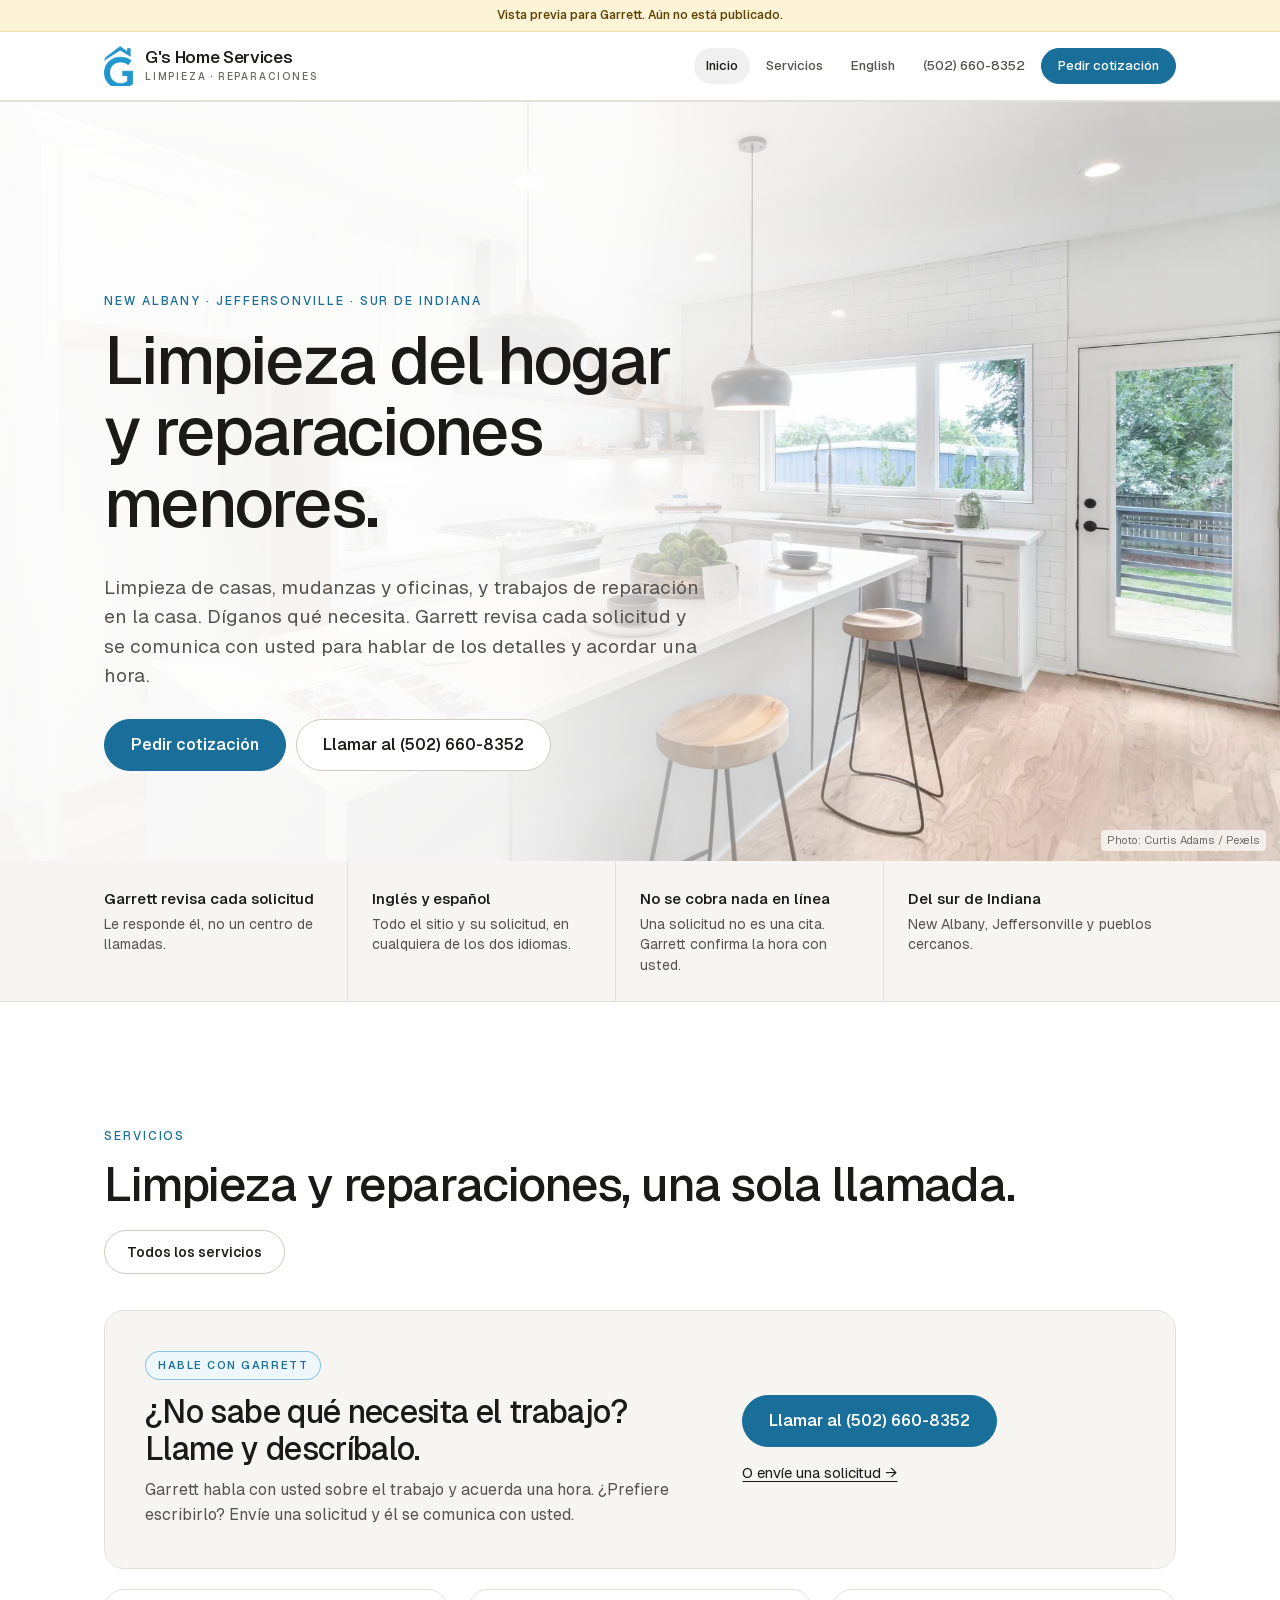
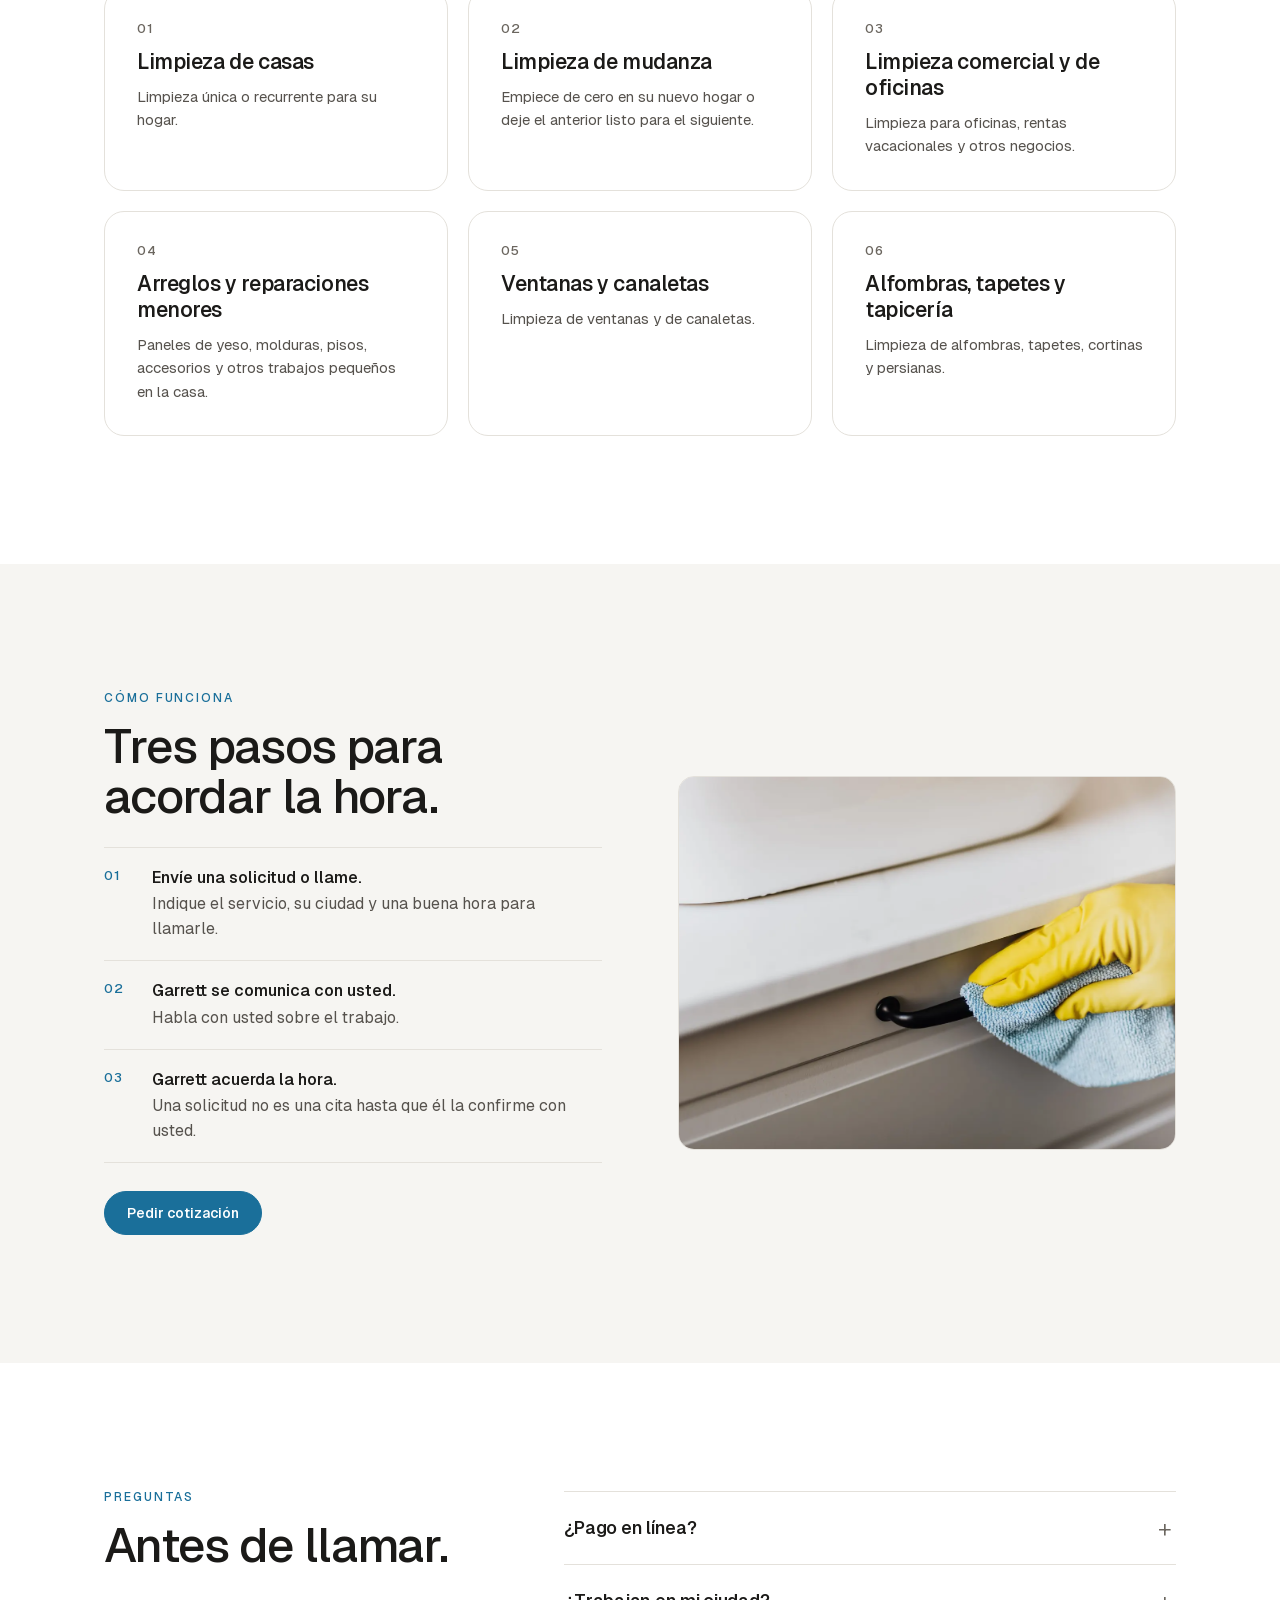
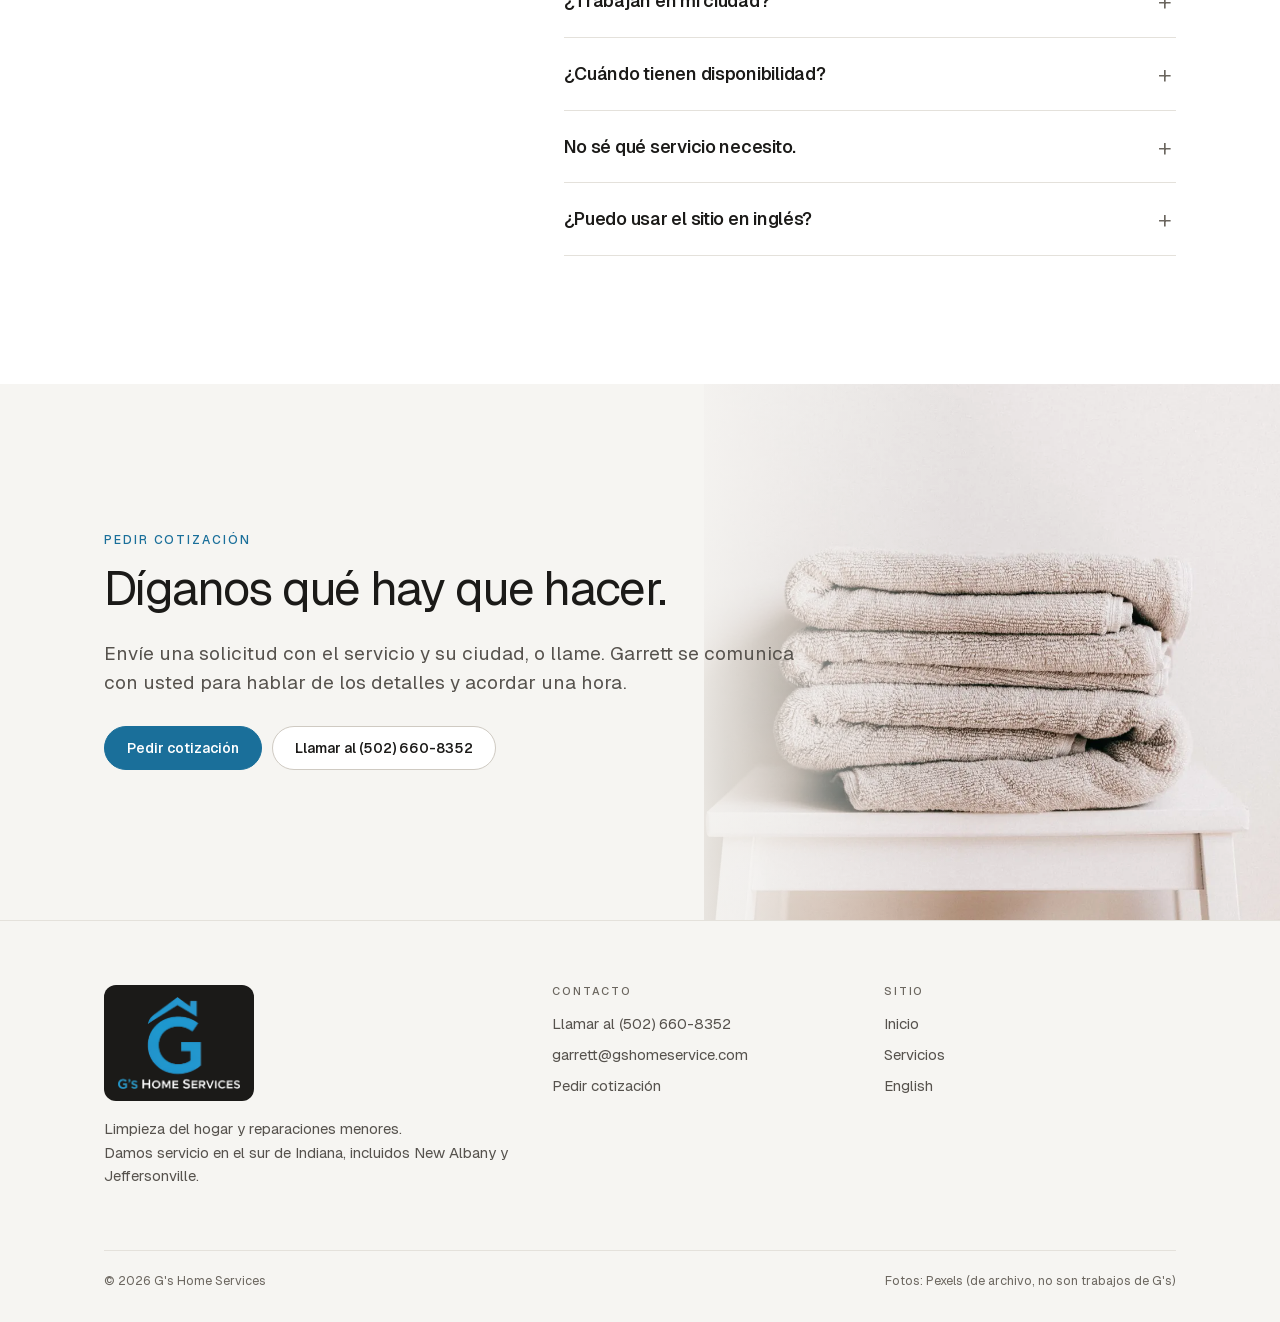
==== es/index.html @ 6f01a876 "G's preview v2.1: light KLC-style rebuild (preview strip, noindex, demo form kept)" ====
<!doctype html>
<html lang="es">
<head>
<meta charset="utf-8">
<meta name="viewport" content="width=device-width, initial-scale=1, viewport-fit=cover">
<meta name="robots" content="noindex, nofollow"> <!-- PREVIEW: delete this one line at launch -->
<meta name="gs-build" content="v2.1-light-klcstyle">
<title>Limpieza y reparaciones menores | G's Home Services</title>
<meta name="description" content="G&#x27;s Home Services: limpieza del hogar y reparaciones menores en el sur de Indiana, incluidos New Albany y Jeffersonville.">
<meta property="og:title" content="G's Home Services">
<meta property="og:description" content="G&#x27;s Home Services: limpieza del hogar y reparaciones menores en el sur de Indiana, incluidos New Albany y Jeffersonville.">
<meta property="og:type" content="website">
<meta property="og:image" content="../assets/photos/hero-kitchen.jpg">
<link rel="alternate" hreflang="en" href="../index.html">
<link rel="icon" href="../favicon-32.png" sizes="32x32">
<link rel="apple-touch-icon" href="../apple-touch-icon.png">
<meta name="theme-color" content="#ffffff">
<link rel="preload" href="../assets/fonts/geist-sans-variable.woff2" as="font" type="font/woff2" crossorigin>
<link rel="stylesheet" href="../styles.css">
</head>
<body>
<a class="skip" href="#main">Saltar al contenido</a>
<div class="preview-flag">Vista previa para Garrett. Aún no está publicado.</div>
<header class="top"><div class="wrap">
<a class="brand" href="index.html"><img src="../assets/g-mark.png" alt="" width="29" height="40"><span><b>G's Home Services</b><small>Limpieza · Reparaciones</small></span></a>
<button class="menu-btn" aria-expanded="false" aria-controls="nav">Menú</button>
<nav class="main" id="nav" aria-label="Principal"><a href="index.html" aria-current="page">Inicio</a><a href="servicios.html">Servicios</a><a href="../index.html" hreflang="en" lang="en">English</a><a href="tel:+15026608352">(502) 660-8352</a><a class="btn sm" href="solicitar.html">Pedir cotización</a></nav>
</div></header>
<main id="main">
<section class="hero"><picture><source type="image/webp" srcset="../assets/photos/hero-kitchen.webp"><img src="../assets/photos/hero-kitchen.jpg" alt="Una cocina limpia y luminosa" loading="eager" decoding="async"></picture>
<div class="wrap">
<span class="eyebrow">New Albany · Jeffersonville · Sur de Indiana</span>
<h1>Limpieza del hogar y reparaciones menores.</h1>
<p class="lede">Limpieza de casas, mudanzas y oficinas, y trabajos de reparación en la casa. Díganos qué necesita. Garrett revisa cada solicitud y se comunica con usted para hablar de los detalles y acordar una hora.</p>
<div class="actions"><a class="btn big" href="solicitar.html">Pedir cotización</a><a class="btn big line-light" href="tel:+15026608352">Llamar al (502) 660-8352</a></div>
</div>
<span class="credit">Photo: Curtis Adams / Pexels</span>
</section>
<section class="facts"><div class="wrap"><ul>
<li><b>Garrett revisa cada solicitud</b><span>Le responde él, no un centro de llamadas.</span></li>
<li><b>Inglés y español</b><span>Todo el sitio y su solicitud, en cualquiera de los dos idiomas.</span></li>
<li><b>No se cobra nada en línea</b><span>Una solicitud no es una cita. Garrett confirma la hora con usted.</span></li>
<li><b>Del sur de Indiana</b><span>New Albany, Jeffersonville y pueblos cercanos.</span></li>
</ul></div></section>
<section id="services"><div class="wrap">
<div class="sec-head"><div><span class="eyebrow">Servicios</span><h2>Limpieza y reparaciones, una sola llamada.</h2></div>
<a class="btn ghost" href="servicios.html">Todos los servicios</a></div>
<div class="fd-card">
<div><span class="tag blue">Hable con Garrett</span>
<h3>¿No sabe qué necesita el trabajo? Llame y descríbalo.</h3>
<p>Garrett habla con usted sobre el trabajo y acuerda una hora. ¿Prefiere escribirlo? Envíe una solicitud y él se comunica con usted.</p></div>
<div class="fd-card-actions"><a class="btn big" href="tel:+15026608352">Llamar al (502) 660-8352</a><a class="fd-card-link" href="solicitar.html">O envíe una solicitud →</a></div>
</div>
<ul class="offer-grid"><li class="offer"><span class="num">01</span><h3>Limpieza de casas</h3><p>Limpieza única o recurrente para su hogar.</p></li><li class="offer"><span class="num">02</span><h3>Limpieza de mudanza</h3><p>Empiece de cero en su nuevo hogar o deje el anterior listo para el siguiente.</p></li><li class="offer"><span class="num">03</span><h3>Limpieza comercial y de oficinas</h3><p>Limpieza para oficinas, rentas vacacionales y otros negocios.</p></li><li class="offer"><span class="num">04</span><h3>Arreglos y reparaciones menores</h3><p>Paneles de yeso, molduras, pisos, accesorios y otros trabajos pequeños en la casa.</p></li><li class="offer"><span class="num">05</span><h3>Ventanas y canaletas</h3><p>Limpieza de ventanas y de canaletas.</p></li><li class="offer"><span class="num">06</span><h3>Alfombras, tapetes y tapicería</h3><p>Limpieza de alfombras, tapetes, cortinas y persianas.</p></li></ul>
</div></section>
<section class="alt"><div class="wrap grid2">
<div><span class="eyebrow">Cómo funciona</span><h2>Tres pasos para acordar la hora.</h2>
<ol class="steps">
<li><b>Envíe una solicitud o llame.</b>Indique el servicio, su ciudad y una buena hora para llamarle.</li>
<li><b>Garrett se comunica con usted.</b>Habla con usted sobre el trabajo.</li>
<li><b>Garrett acuerda la hora.</b>Una solicitud no es una cita hasta que él la confirme con usted.</li>
</ol>
<div class="actions"><a class="btn" href="solicitar.html">Pedir cotización</a></div></div>
<figure class="photo"><picture><source type="image/webp" srcset="../assets/photos/detail-cleaning.webp"><img src="../assets/photos/detail-cleaning.jpg" alt="Una mano con guante limpiando una manija" loading="eager" decoding="async"></picture></figure>
</div></section>
<section><div class="wrap faq-grid">
<div><span class="eyebrow">Preguntas</span><h2>Antes de llamar.</h2></div>
<div class="faq"><details><summary>¿Pago en línea?</summary><p>No. En este sitio no se cobra nada. La solicitud solo le avisa a Garrett lo que necesita.</p></details><details><summary>¿Trabajan en mi ciudad?</summary><p>Damos servicio en el sur de Indiana, incluidos New Albany y Jeffersonville. ¿No está seguro? Llame o envíe una solicitud con su ciudad y le avisamos.</p></details><details><summary>¿Cuándo tienen disponibilidad?</summary><p>Llame o envíe una solicitud para consultar disponibilidad.</p></details><details><summary>No sé qué servicio necesito.</summary><p>Elija "Otra cosa" en el formulario y describa el trabajo. Garrett le ayuda a decidir.</p></details><details><summary>¿Puedo usar el sitio en inglés?</summary><p>Sí. Toque English en el menú de cualquier página.</p></details></div>
</div></section>
<section class="band"><picture><source type="image/webp" srcset="../assets/photos/detail-towels.webp"><img src="../assets/photos/detail-towels.jpg" alt="Toallas dobladas sobre un banco" loading="eager" decoding="async"></picture>
<div class="wrap"><span class="eyebrow" style="color:rgba(252,252,252,.6)">Pedir cotización</span>
<h2>Díganos qué hay que hacer.</h2>
<p class="lede">Envíe una solicitud con el servicio y su ciudad, o llame. Garrett se comunica con usted para hablar de los detalles y acordar una hora.</p>
<div class="actions"><a class="btn" href="solicitar.html">Pedir cotización</a><a class="btn line-light" href="tel:+15026608352">Llamar al (502) 660-8352</a></div>
</div></section>
</main>
<footer><div class="wrap">
<div class="grid">
<div><img class="flogo" src="../assets/gs-logo.png" alt="G's Home Services" width="150" height="114"><p>Limpieza del hogar y reparaciones menores.<br>Damos servicio en el sur de Indiana, incluidos New Albany y Jeffersonville.</p></div>
<div><h2 class="fh">Contacto</h2><ul><li><a href="tel:+15026608352">Llamar al (502) 660-8352</a></li><li><a href="mailto:garrett@gshomeservice.com">garrett@gshomeservice.com</a></li><li><a href="solicitar.html">Pedir cotización</a></li></ul></div>
<div><h2 class="fh">Sitio</h2><ul><li><a href="index.html">Inicio</a></li><li><a href="servicios.html">Servicios</a></li><li><a href="../index.html">English</a></li></ul></div>
</div>
<div class="legal"><span>© 2026 G's Home Services</span><span>Fotos: Pexels (de archivo, no son trabajos de G's)</span></div>
</div></footer>
<nav class="callbar" aria-label="Contacto rápido"><a class="btn ghost" href="solicitar.html">Pedir cotización</a><a class="btn" href="tel:+15026608352">Llamar</a></nav>
<script src="../app.js" defer></script>
</body>
</html>
---- styles.css ----
/* G's Home Services: v2, modeled on the klcautomation.net design system.
   Same type, spacing, header, hero, card, button and footer patterns; G's own logo blue as the one accent. */
@font-face{font-family:"Geist Sans";src:url(assets/fonts/geist-sans-variable.woff2) format("woff2");font-weight:100 900;font-display:swap}
:root{
  --bg:#131211;--bg2:#1c1b19;--bg3:#232220;--deep:#0a0908;
  --ink:#fcfcfc;--ink2:#a8a29e;--ink3:#948d88;
  --line:#2a2826;--line2:#3f3c3a;
  --blue:#2796cd;          /* G's logo blue (sampled from gshomeservice.com logo) */
  --max:1120px;--r:12px;--pill:999px;--ease:150ms ease;
  --font:"Geist Sans",ui-sans-serif,system-ui,-apple-system,"Segoe UI",Roboto,Arial,sans-serif;
}
*{box-sizing:border-box}
html{-webkit-text-size-adjust:100%;scroll-behavior:smooth;color-scheme:dark}
body{margin:0;background:var(--bg);color:var(--ink);font:400 16px/1.55 var(--font);-webkit-font-smoothing:antialiased}
img{max-width:100%;display:block;height:auto}
a{color:inherit}
.wrap{max-width:var(--max);margin:0 auto;padding:0 24px}
h1,h2,h3{font-weight:500;letter-spacing:-.035em;line-height:1.05;margin:0 0 .5em}
h1{font-size:clamp(40px,6.2vw,72px)}
h2{font-size:clamp(28px,4vw,48px)}
h3{font-size:20px;line-height:1.25;letter-spacing:-.02em;font-weight:550}
p{margin:0 0 1em}
.lede{font-size:clamp(17px,1.7vw,19px);color:var(--ink2);max-width:38em}
.eyebrow{font:500 12px/1 var(--font);letter-spacing:.16em;text-transform:uppercase;color:var(--ink3);margin:0 0 18px;display:block}
.preview-flag{background:#2a2410;color:#e9d9a8;font:550 12px/1.4 var(--font);text-align:center;padding:7px 16px}

/* header: solid, no blur */
.top{position:sticky;top:0;z-index:20;background:var(--bg);border-bottom:1px solid var(--line)}
.top .wrap{display:flex;align-items:center;justify-content:space-between;height:68px;gap:16px}
.brand{text-decoration:none;display:flex;align-items:center;gap:12px;line-height:1}
.brand img{width:29px;height:40px}
.brand span{display:flex;flex-direction:column}
.brand b{font:550 17px/1 var(--font);letter-spacing:-.02em}
.brand small{font:500 10px/1 var(--font);letter-spacing:.18em;text-transform:uppercase;color:var(--ink3);margin-top:6px}
nav.main{display:flex;gap:4px;align-items:center}
nav.main a{text-decoration:none;font-size:13px;font-weight:500;color:var(--ink2);padding:8px 12px;border-radius:var(--pill)}
nav.main a:hover{color:var(--ink);background:rgba(255,255,255,.04)}
nav.main a[aria-current]{color:var(--ink);background:rgba(255,255,255,.06)}
nav.main a.btn,nav.main a.btn:hover{color:var(--bg);background:var(--ink);padding:0 16px}
.menu-btn{display:none;background:transparent;border:1px solid var(--line2);border-radius:var(--pill);height:36px;padding:0 14px;font:550 13px var(--font);color:var(--ink)}
@media(max-width:900px){
  nav.main{display:none;position:absolute;left:0;right:0;top:68px;background:var(--bg);flex-direction:column;align-items:stretch;gap:0;border-bottom:1px solid var(--line);padding:8px 24px 18px}
  nav.main a{padding:14px 4px;border-radius:0;font-size:16px;border-bottom:1px solid var(--line)}
  nav.main a.btn{margin-top:14px;justify-content:center;min-height:48px}
  .top.open nav.main{display:flex}.menu-btn{display:inline-block}
}

/* buttons */
.btn{display:inline-flex;align-items:center;justify-content:center;gap:8px;min-height:44px;padding:0 22px;border-radius:var(--pill);font:550 14px/1 var(--font);text-decoration:none;border:1px solid var(--ink);background:var(--ink);color:var(--bg);cursor:pointer;transition:background var(--ease),border-color var(--ease)}
.btn:hover{background:#fff;border-color:#fff;color:#000}
.btn.ghost{background:transparent;color:var(--ink);border-color:var(--line2)}
.btn.ghost:hover{background:rgba(255,255,255,.06);border-color:var(--ink2)}
.btn.line-light{background:transparent;color:var(--ink);border-color:rgba(255,255,255,.32)}
.btn.line-light:hover{background:rgba(255,255,255,.08)}
.btn.sm{min-height:36px;padding:0 16px;font-size:13px}
.btn.big{min-height:52px;padding:0 26px;font-size:16px}

/* hero: full-bleed photo, dark scrim, copy bottom-left */
.hero{position:relative;min-height:min(86vh,760px);display:flex;align-items:flex-end;overflow:hidden;background:var(--deep);padding:0}
.hero picture,.hero picture img{position:absolute;inset:0;width:100%;height:100%;object-fit:cover;object-position:60% 50%}
.hero:after{content:"";position:absolute;inset:0;background:linear-gradient(105deg,rgba(10,9,8,.9) 0%,rgba(10,9,8,.66) 42%,rgba(10,9,8,.3) 72%,rgba(10,9,8,.45) 100%)}
.hero .wrap{position:relative;z-index:2;padding-bottom:10vh;padding-top:120px;width:100%}
.hero .wrap>*{max-width:600px}
.hero h1{font-size:clamp(40px,5.6vw,68px);letter-spacing:-.04em}
.hero .lede{color:rgba(252,252,252,.8)}
.hero .eyebrow{color:rgba(252,252,252,.6)}
.actions{display:flex;flex-wrap:wrap;gap:10px;margin-top:28px}
.credit{position:absolute;right:14px;bottom:10px;z-index:2;font-size:11px;color:rgba(252,252,252,.4)}
@media(max-width:700px){
  .hero{min-height:auto;display:block;background:var(--bg)}
  .hero picture{position:relative;display:block;height:260px}
  .hero:after{background:linear-gradient(to top,var(--bg) 0%,rgba(10,9,8,.1) 55%,rgba(10,9,8,.3) 100%);height:260px}
  .hero .wrap{padding:24px 24px 48px}.credit{top:238px;bottom:auto;font-size:10px}
  .actions .btn{flex:1 1 100%}
}

/* facts strip under the hero */
.facts{padding:0;border-bottom:1px solid var(--line);background:var(--deep)}
.facts ul{list-style:none;margin:0;padding:0;display:grid;grid-template-columns:repeat(4,1fr)}
.facts li{padding:26px 24px 26px 0;border-right:1px solid var(--line);margin-right:24px}
.facts li:last-child{border-right:0;margin-right:0}
.facts b{display:block;font-weight:550;font-size:15px;margin-bottom:4px}
.facts span{color:var(--ink2);font-size:14px;line-height:1.45;display:block}
@media(max-width:860px){.facts ul{grid-template-columns:1fr 1fr}.facts li{border-right:0;margin:0;padding:20px 12px 20px 0;border-bottom:1px solid var(--line)}}
@media(max-width:520px){.facts ul{grid-template-columns:1fr}.facts li{padding:16px 0}.facts li:last-child{border-bottom:0}}

/* sections */
section{padding:clamp(72px,10vw,128px) 0}
.alt{background:var(--bg2)}
.sec-head{display:flex;justify-content:space-between;align-items:end;gap:20px;flex-wrap:wrap;margin-bottom:36px}
.sec-head h2{margin:0}
.grid2{display:grid;grid-template-columns:1fr 1fr;gap:clamp(32px,6vw,80px);align-items:center}
@media(max-width:860px){.grid2{grid-template-columns:1fr}}

/* featured card + service cards */
.fd-card{display:grid;grid-template-columns:1.4fr 1fr;gap:clamp(20px,4vw,48px);align-items:center;border:1px solid var(--line);border-radius:20px;padding:clamp(24px,4vw,40px);background:var(--bg2);margin-bottom:20px}
.fd-card h3{font-size:clamp(24px,2.6vw,32px);line-height:1.15;letter-spacing:-.02em;font-weight:500;margin:14px 0 10px}
.fd-card p{color:var(--ink2);margin:0;max-width:36em}
.fd-card-actions{display:flex;flex-direction:column;align-items:flex-start;gap:14px}
.fd-card-link{text-decoration:underline;text-underline-offset:3px;font-size:15px}
.tag{display:inline-block;font:550 11px/1 var(--font);letter-spacing:.14em;text-transform:uppercase;padding:8px 12px;border-radius:var(--pill);border:1px solid var(--line2);color:var(--ink2)}
.tag.blue{border-color:rgba(39,150,205,.55);color:#8cc9ea}
.offer-grid{display:grid;grid-template-columns:repeat(3,1fr);gap:20px;list-style:none;margin:0;padding:0}
.offer{display:flex;flex-direction:column;align-items:flex-start;border:1px solid var(--line);border-radius:20px;padding:clamp(22px,3vw,32px)}
.offer .num{font:500 13px/1 var(--font);letter-spacing:.08em;color:var(--ink3);margin-bottom:14px}
.offer h3{font-size:21px;margin:0 0 10px}
.offer p{color:var(--ink2);font-size:15px;margin:0}
@media(max-width:960px){.offer-grid{grid-template-columns:1fr 1fr}}
@media(max-width:860px){.fd-card{grid-template-columns:1fr}.fd-card-actions .btn{width:100%}}
@media(max-width:620px){.offer-grid{grid-template-columns:1fr}}

/* numbered steps (rule rows) */
.steps{list-style:none;margin:24px 0 0;padding:0;counter-reset:s}
.steps li{counter-increment:s;position:relative;padding:18px 0 18px 48px;border-top:1px solid var(--line);color:var(--ink2)}
.steps li:last-child{border-bottom:1px solid var(--line)}
.steps li:before{content:counter(s,decimal-leading-zero);position:absolute;left:0;top:21px;font:500 13px/1 var(--font);letter-spacing:.08em;color:var(--blue)}
.steps li b{color:var(--ink);font-weight:550;display:block;margin-bottom:2px}
.photo{border-radius:16px;overflow:hidden;border:1px solid var(--line);margin:0}
.photo img{width:100%;aspect-ratio:4/3;object-fit:cover}
.cap{font-size:12.5px;color:var(--ink3);margin-top:10px}

/* questions */
.faq{border-top:1px solid var(--line)}
.faq details{border-bottom:1px solid var(--line)}
.faq summary{cursor:pointer;list-style:none;padding:22px 40px 22px 0;font-size:18px;font-weight:550;letter-spacing:-.015em;position:relative}
.faq summary::-webkit-details-marker{display:none}
.faq summary:after{content:"+";position:absolute;right:4px;top:18px;font-size:24px;font-weight:300;color:var(--ink3)}
.faq details[open] summary:after{content:"–"}
.faq details p{color:var(--ink2);margin:-6px 0 22px;max-width:44em}
.faq-grid{display:grid;grid-template-columns:1fr 1.6fr;gap:clamp(32px,6vw,80px)}
@media(max-width:860px){.faq-grid{grid-template-columns:1fr;gap:8px}}

/* closing band with photo */
.band{position:relative;padding:0;overflow:hidden;background:var(--deep)}
.band picture,.band picture img{position:absolute;inset:0;width:100%;height:100%;object-fit:cover}
.band:after{content:"";position:absolute;inset:0;background:rgba(10,9,8,.72)}
.band .wrap{position:relative;z-index:2;padding:clamp(80px,12vw,150px) 24px}
.band h2{max-width:14em;font-weight:400}
.band .lede{color:rgba(255,255,255,.85)}

/* page heads, form (inner pages) */
.pagehead{padding:clamp(64px,9vw,110px) 0 clamp(32px,4vw,52px);border-bottom:1px solid var(--line)}
.list{color:var(--ink2);padding-left:18px}.list li{margin:.35em 0}
.form{display:grid;gap:6px;border:1px solid var(--line);border-radius:20px;padding:clamp(22px,3vw,32px);background:var(--bg2);max-width:620px}
.form label{font-weight:550;font-size:14px;margin-top:10px}
input,select,textarea{font:inherit;padding:11px 14px;border:1px solid var(--line2);border-radius:10px;min-height:46px;width:100%;background:var(--bg);color:var(--ink)}
input:focus,select:focus,textarea:focus{border-color:var(--blue);outline:none}
.form .btn{margin-top:14px;justify-self:start}
.small{font-size:14px;color:var(--ink2)}
.err{color:#f3a3a3;font-weight:550}
.log{margin-top:16px;border:1px solid var(--line2);border-radius:14px;padding:16px;max-width:620px;background:var(--bg2);color:var(--ink2)}

/* footer */
footer{border-top:1px solid var(--line);padding:64px 0 32px;color:var(--ink2);font-size:15px;background:var(--bg)}
footer .grid{display:grid;grid-template-columns:1.4fr 1fr 1fr;gap:40px}
footer .flogo{width:150px;margin-bottom:16px}
footer h2.fh{font:500 11px var(--font);letter-spacing:.16em;text-transform:uppercase;color:var(--ink3);margin:0 0 14px}
footer ul{list-style:none;margin:0;padding:0}footer li{margin:8px 0}
footer a{text-decoration:none}footer a:hover{color:var(--ink)}
footer .legal{border-top:1px solid var(--line);margin-top:48px;padding-top:20px;font-size:12.5px;color:var(--ink3);display:flex;justify-content:space-between;flex-wrap:wrap;gap:10px}
@media(max-width:760px){footer .grid{grid-template-columns:1fr;gap:28px}}

/* mobile call bar */
.callbar{display:none}
@media(max-width:700px){
  .callbar{display:grid;grid-template-columns:1fr 1fr;gap:8px;position:fixed;left:0;right:0;bottom:0;z-index:30;padding:10px 12px calc(10px + env(safe-area-inset-bottom));background:var(--bg);border-top:1px solid var(--line);margin:0}
  .callbar .btn{min-height:46px}
  body{padding-bottom:72px}
  .hero .actions .btn.line-light{display:none}
}
.skip{position:absolute;left:-999px}.skip:focus{left:12px;top:12px;z-index:99;background:var(--ink);color:var(--bg);padding:8px 12px;border-radius:var(--pill)}
:focus-visible{outline:2px solid var(--ink);outline-offset:3px}
@media(prefers-reduced-motion:reduce){html{scroll-behavior:auto}*{transition:none!important}}
[id]{scroll-margin-top:84px}
picture{display:block}

/* ===== v2.1 LIGHT THEME (Jacob: "a little lighter overall") — same KLC structure, light surfaces ===== */
:root{
  --bg:#ffffff;--bg2:#f6f5f2;--bg3:#eeece8;--deep:#f1f0ec;
  --ink:#1b1a18;--ink2:#56524d;--ink3:#6b665f;
  --line:#e4e1db;--line2:#cfcac2;
  --blue:#2796cd;--blue-ink:#1a6f9a;   /* blue-ink: AA-contrast text version of G's blue on white */
}
html{color-scheme:light}
.preview-flag{background:#fdf3d7;color:#5c4300;border-bottom:1px solid #f0dfa8}
.top{background:#fff;box-shadow:0 1px 0 var(--line)}
nav.main a:hover{background:rgba(0,0,0,.04)}
nav.main a[aria-current]{background:rgba(0,0,0,.06)}
nav.main a.btn,nav.main a.btn:hover{color:#fff;background:var(--blue-ink);border-color:var(--blue-ink)}
.btn{background:var(--blue-ink);border-color:var(--blue-ink);color:#fff}
.btn:hover{background:#155a7d;border-color:#155a7d;color:#fff}
.btn.ghost{background:#fff;color:var(--ink);border-color:var(--line2)}
.btn.ghost:hover{background:var(--bg2);border-color:var(--ink3);color:var(--ink)}
.btn.line-light{background:#fff;color:var(--ink);border-color:var(--line2)}
.btn.line-light:hover{background:var(--bg2)}
/* hero: brighter photo, light gradient behind the copy */
.hero{background:#fff;color:var(--ink)}
.hero:after{background:linear-gradient(100deg,rgba(255,255,255,.97) 0%,rgba(255,255,255,.92) 44%,rgba(255,255,255,.5) 62%,rgba(255,255,255,0) 80%)}
.hero .lede{color:var(--ink2)}
.hero .eyebrow{color:var(--blue-ink)}
.credit{color:rgba(0,0,0,.55);background:rgba(255,255,255,.7);padding:2px 6px;border-radius:4px}
@media(max-width:700px){
  .hero:after{display:none}
  .credit{top:232px}
}
.facts{background:var(--bg2)}
.eyebrow{color:var(--blue-ink)}
.tag.blue{border-color:rgba(39,150,205,.5);color:var(--blue-ink);background:#eef7fc}
.fd-card{background:var(--bg2)}
.offer{background:#fff}
.steps li:before{color:var(--blue-ink)}
.alt .offer,.alt .photo{background:#fff}
/* photo band -> soft light band */
.band{background:var(--bg2)}
.band picture{left:55%;width:45%}
.band picture img{position:absolute;inset:0}
.band:after{background:linear-gradient(90deg,var(--bg2) 0%,var(--bg2) 52%,rgba(246,245,242,.6) 62%,rgba(246,245,242,0) 75%)}
.band .eyebrow{color:var(--blue-ink)!important}
.band .lede{color:var(--ink2)}
@media(max-width:700px){.band picture{display:none}.band:after{display:none}}
.form{background:var(--bg2)}
input,select,textarea{background:#fff;color:var(--ink);border-color:#b9b3aa}
.err{color:#a11d1d}
.log{background:#eef7fc;border-color:#b7dcef;color:var(--ink)}
footer{background:var(--bg2);border-top:1px solid var(--line)}
footer .flogo{background:#1b1a18;padding:12px 14px;border-radius:12px;box-sizing:content-box;width:122px}
.callbar{background:#fff;border-top:1px solid var(--line)}
:focus-visible{outline:2px solid var(--blue-ink)}
.skip:focus{background:var(--ink);color:#fff}
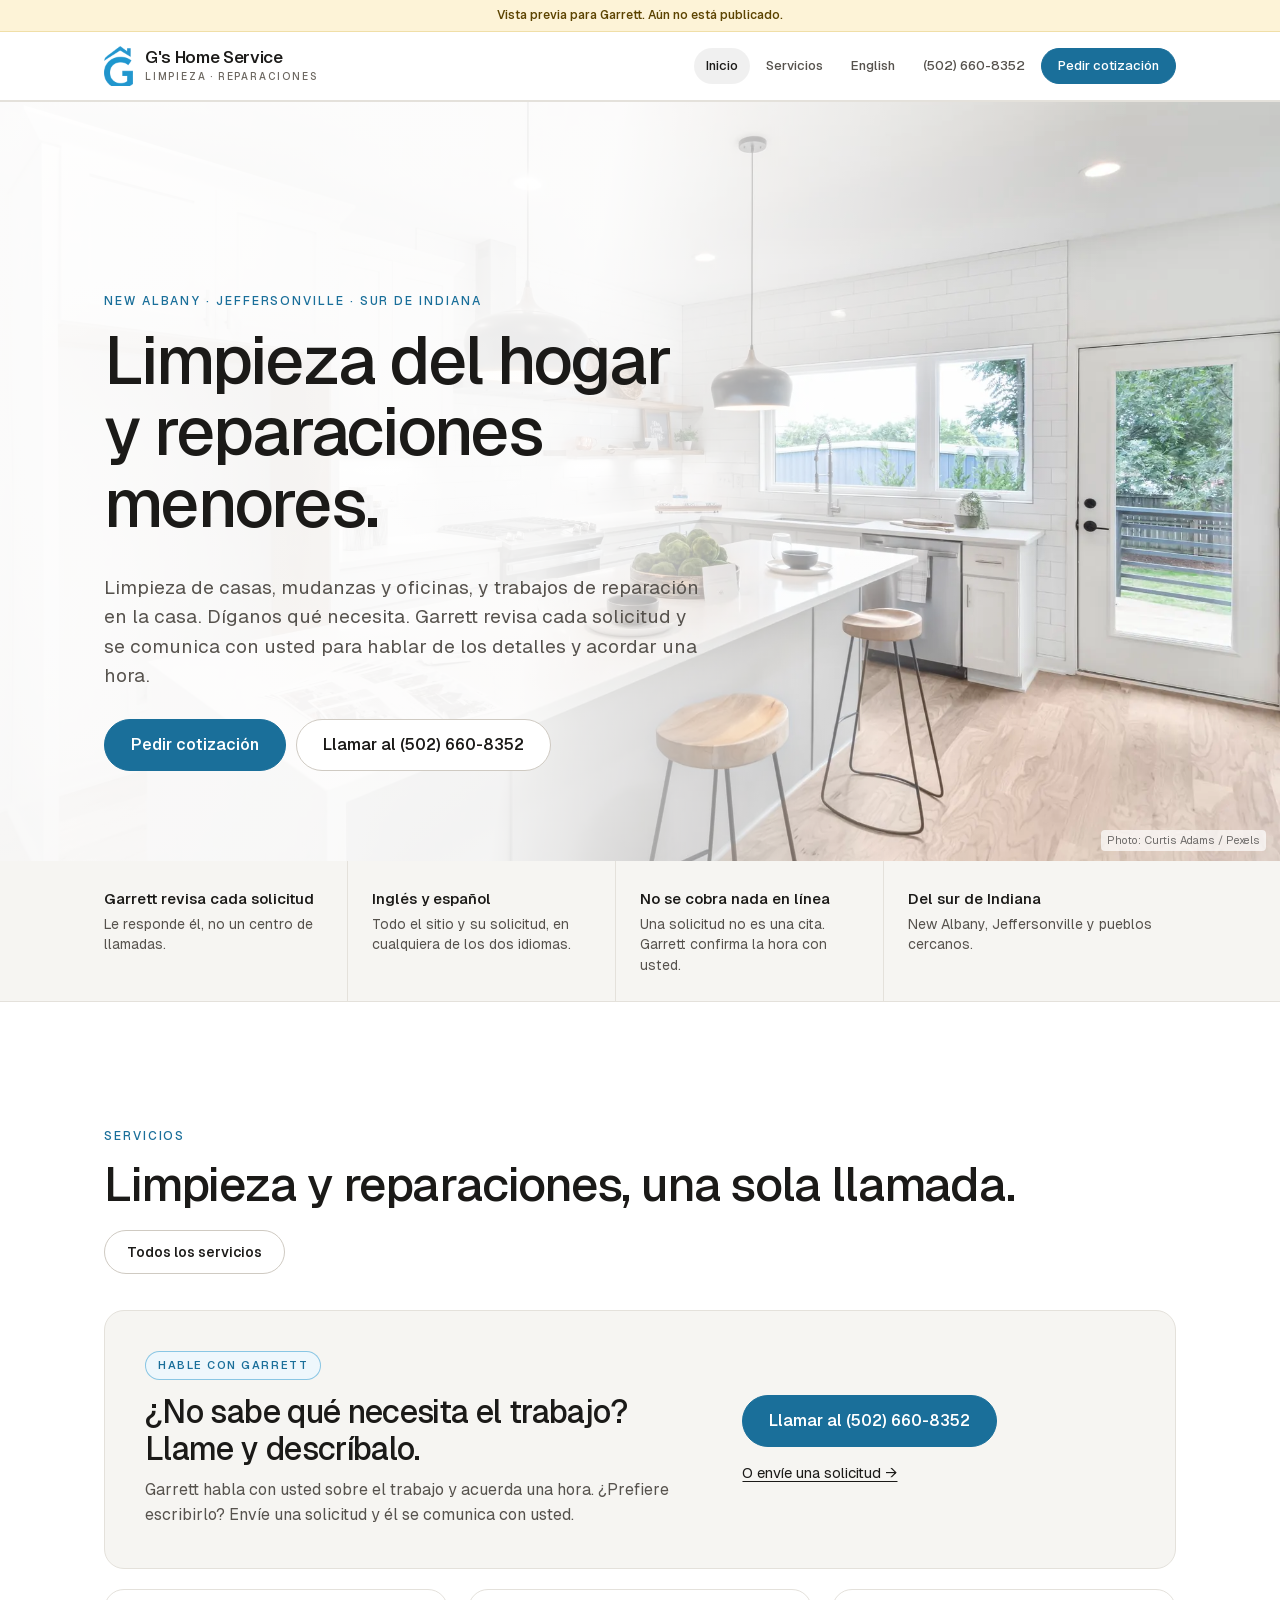
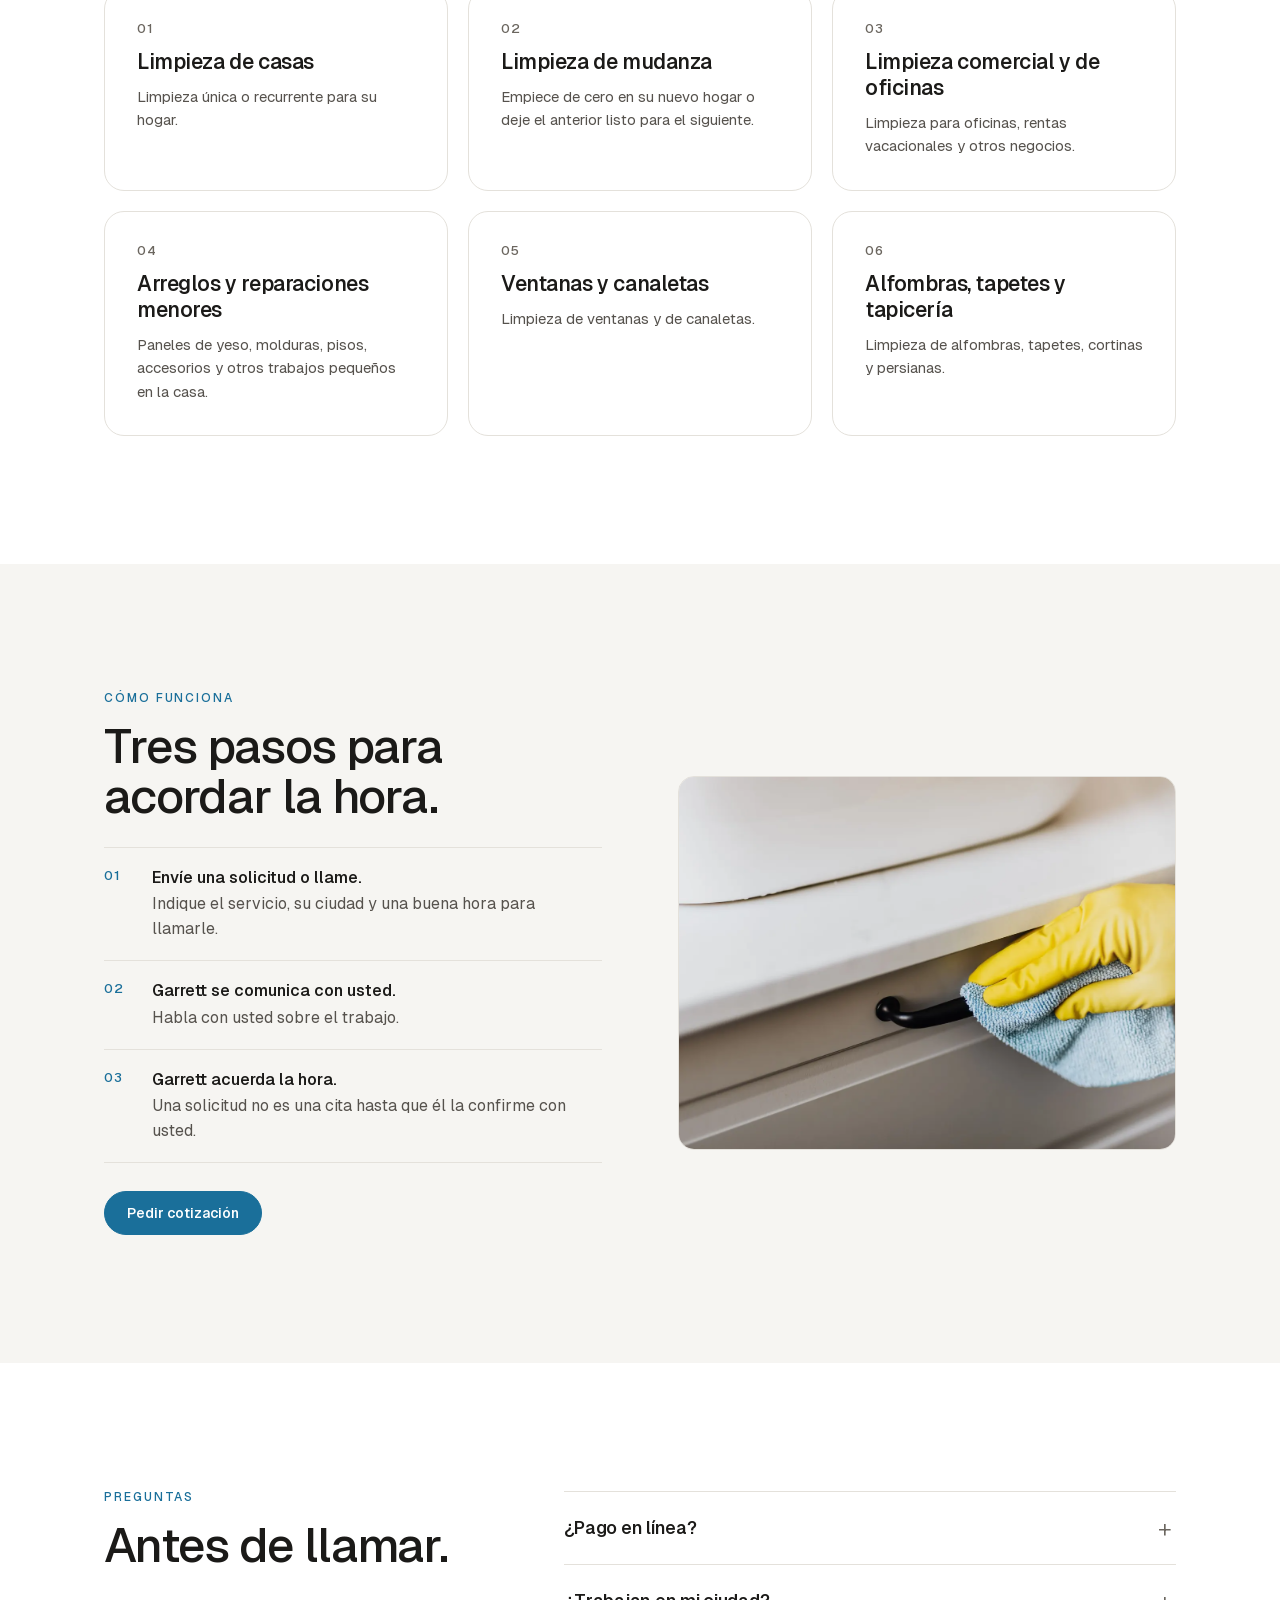
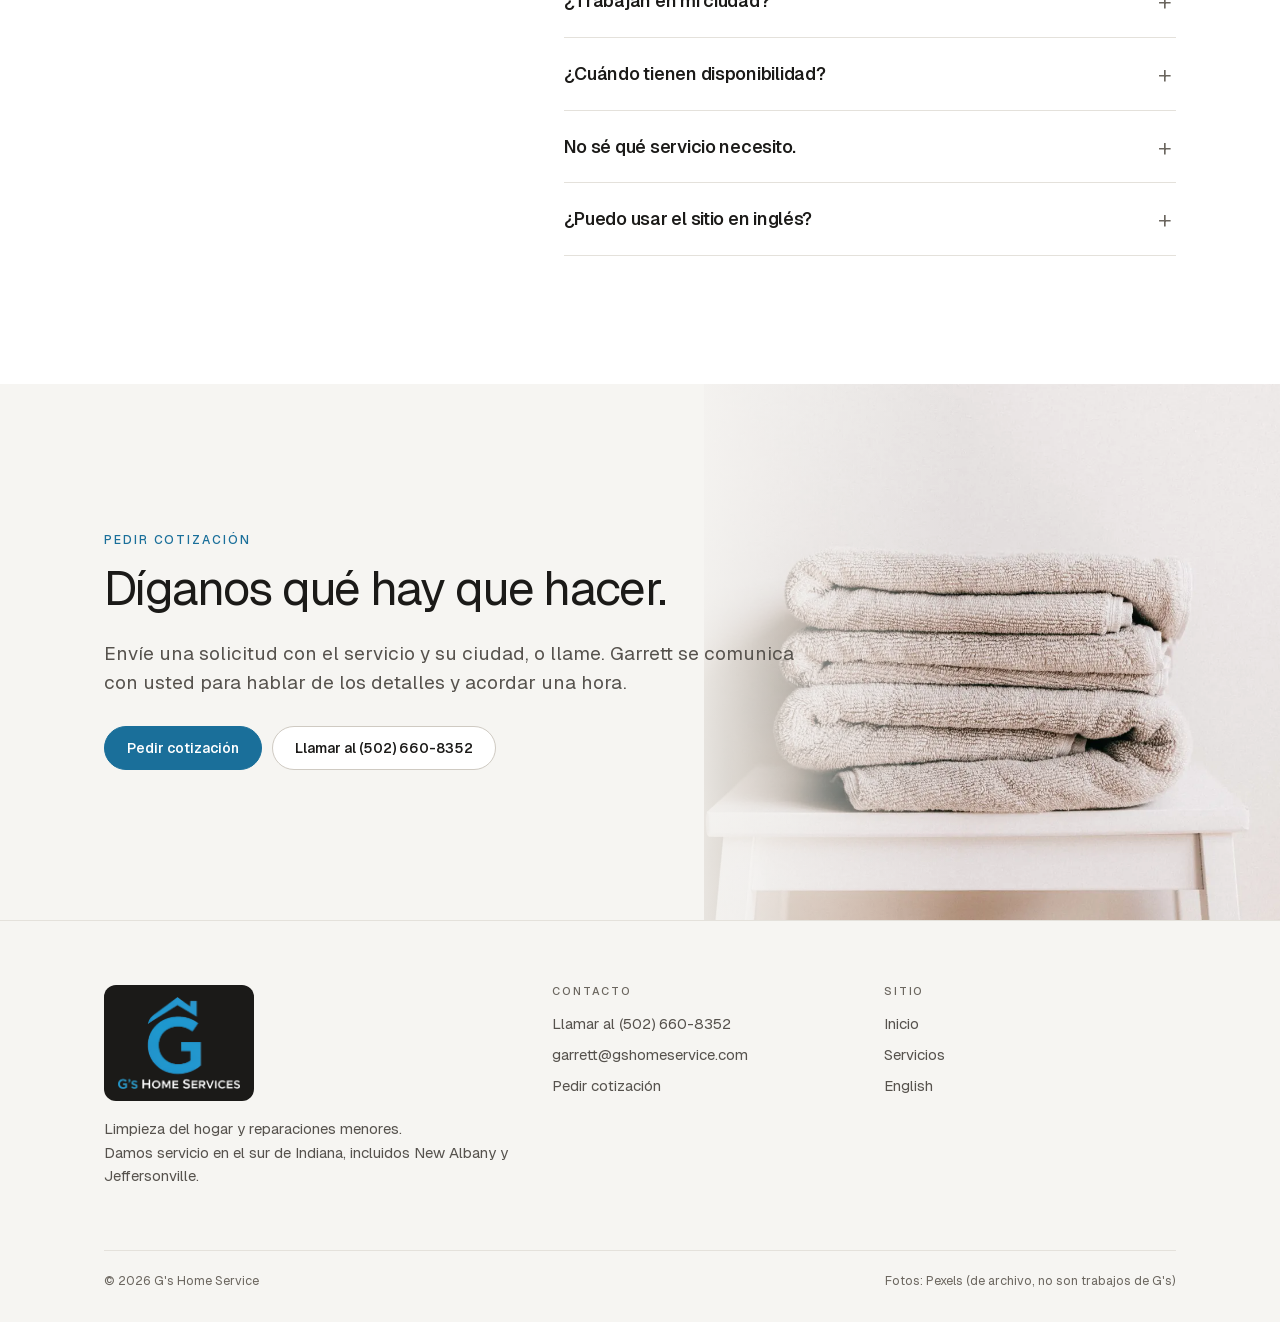
==== commit 93b7e77c: "Name: G's Home Service (matches gshomeservice.com)" ====
--- a/es/index.html
+++ b/es/index.html
@@ -4,11 +4,11 @@
 <meta charset="utf-8">
 <meta name="viewport" content="width=device-width, initial-scale=1, viewport-fit=cover">
 <meta name="robots" content="noindex, nofollow"> <!-- PREVIEW: delete this one line at launch -->
-<meta name="gs-build" content="v2.1-light-klcstyle">
-<title>Limpieza y reparaciones menores | G's Home Services</title>
-<meta name="description" content="G&#x27;s Home Services: limpieza del hogar y reparaciones menores en el sur de Indiana, incluidos New Albany y Jeffersonville.">
-<meta property="og:title" content="G's Home Services">
-<meta property="og:description" content="G&#x27;s Home Services: limpieza del hogar y reparaciones menores en el sur de Indiana, incluidos New Albany y Jeffersonville.">
+<meta name="gs-build" content="v2.1">
+<title>Limpieza y reparaciones menores | G's Home Service</title>
+<meta name="description" content="G&#x27;s Home Service: limpieza del hogar y reparaciones menores en el sur de Indiana, incluidos New Albany y Jeffersonville.">
+<meta property="og:title" content="G's Home Service">
+<meta property="og:description" content="G&#x27;s Home Service: limpieza del hogar y reparaciones menores en el sur de Indiana, incluidos New Albany y Jeffersonville.">
 <meta property="og:type" content="website">
 <meta property="og:image" content="../assets/photos/hero-kitchen.jpg">
 <link rel="alternate" hreflang="en" href="../index.html">
@@ -22,7 +22,7 @@
 <a class="skip" href="#main">Saltar al contenido</a>
 <div class="preview-flag">Vista previa para Garrett. Aún no está publicado.</div>
 <header class="top"><div class="wrap">
-<a class="brand" href="index.html"><img src="../assets/g-mark.png" alt="" width="29" height="40"><span><b>G's Home Services</b><small>Limpieza · Reparaciones</small></span></a>
+<a class="brand" href="index.html"><img src="../assets/g-mark.png" alt="" width="29" height="40"><span><b>G's Home Service</b><small>Limpieza · Reparaciones</small></span></a>
 <button class="menu-btn" aria-expanded="false" aria-controls="nav">Menú</button>
 <nav class="main" id="nav" aria-label="Principal"><a href="index.html" aria-current="page">Inicio</a><a href="servicios.html">Servicios</a><a href="../index.html" hreflang="en" lang="en">English</a><a href="tel:+15026608352">(502) 660-8352</a><a class="btn sm" href="solicitar.html">Pedir cotización</a></nav>
 </div></header>
@@ -76,11 +76,11 @@
 </main>
 <footer><div class="wrap">
 <div class="grid">
-<div><img class="flogo" src="../assets/gs-logo.png" alt="G's Home Services" width="150" height="114"><p>Limpieza del hogar y reparaciones menores.<br>Damos servicio en el sur de Indiana, incluidos New Albany y Jeffersonville.</p></div>
+<div><img class="flogo" src="../assets/gs-logo.png" alt="G's Home Service" width="150" height="114"><p>Limpieza del hogar y reparaciones menores.<br>Damos servicio en el sur de Indiana, incluidos New Albany y Jeffersonville.</p></div>
 <div><h2 class="fh">Contacto</h2><ul><li><a href="tel:+15026608352">Llamar al (502) 660-8352</a></li><li><a href="mailto:garrett@gshomeservice.com">garrett@gshomeservice.com</a></li><li><a href="solicitar.html">Pedir cotización</a></li></ul></div>
 <div><h2 class="fh">Sitio</h2><ul><li><a href="index.html">Inicio</a></li><li><a href="servicios.html">Servicios</a></li><li><a href="../index.html">English</a></li></ul></div>
 </div>
-<div class="legal"><span>© 2026 G's Home Services</span><span>Fotos: Pexels (de archivo, no son trabajos de G's)</span></div>
+<div class="legal"><span>© 2026 G's Home Service</span><span>Fotos: Pexels (de archivo, no son trabajos de G's)</span></div>
 </div></footer>
 <nav class="callbar" aria-label="Contacto rápido"><a class="btn ghost" href="solicitar.html">Pedir cotización</a><a class="btn" href="tel:+15026608352">Llamar</a></nav>
 <script src="../app.js" defer></script>
--- a/styles.css
+++ b/styles.css
@@ -1,4 +1,4 @@
-/* G's Home Services: v2, modeled on the klcautomation.net design system.
+/* G's Home Service: v2.
    Same type, spacing, header, hero, card, button and footer patterns; G's own logo blue as the one accent. */
 @font-face{font-family:"Geist Sans";src:url(assets/fonts/geist-sans-variable.woff2) format("woff2");font-weight:100 900;font-display:swap}
 :root{
@@ -174,7 +174,7 @@
 [id]{scroll-margin-top:84px}
 picture{display:block}
 
-/* ===== v2.1 LIGHT THEME (Jacob: "a little lighter overall") — same KLC structure, light surfaces ===== */
+/* ===== v2.1 light theme ===== */
 :root{
   --bg:#ffffff;--bg2:#f6f5f2;--bg3:#eeece8;--deep:#f1f0ec;
   --ink:#1b1a18;--ink2:#56524d;--ink3:#6b665f;
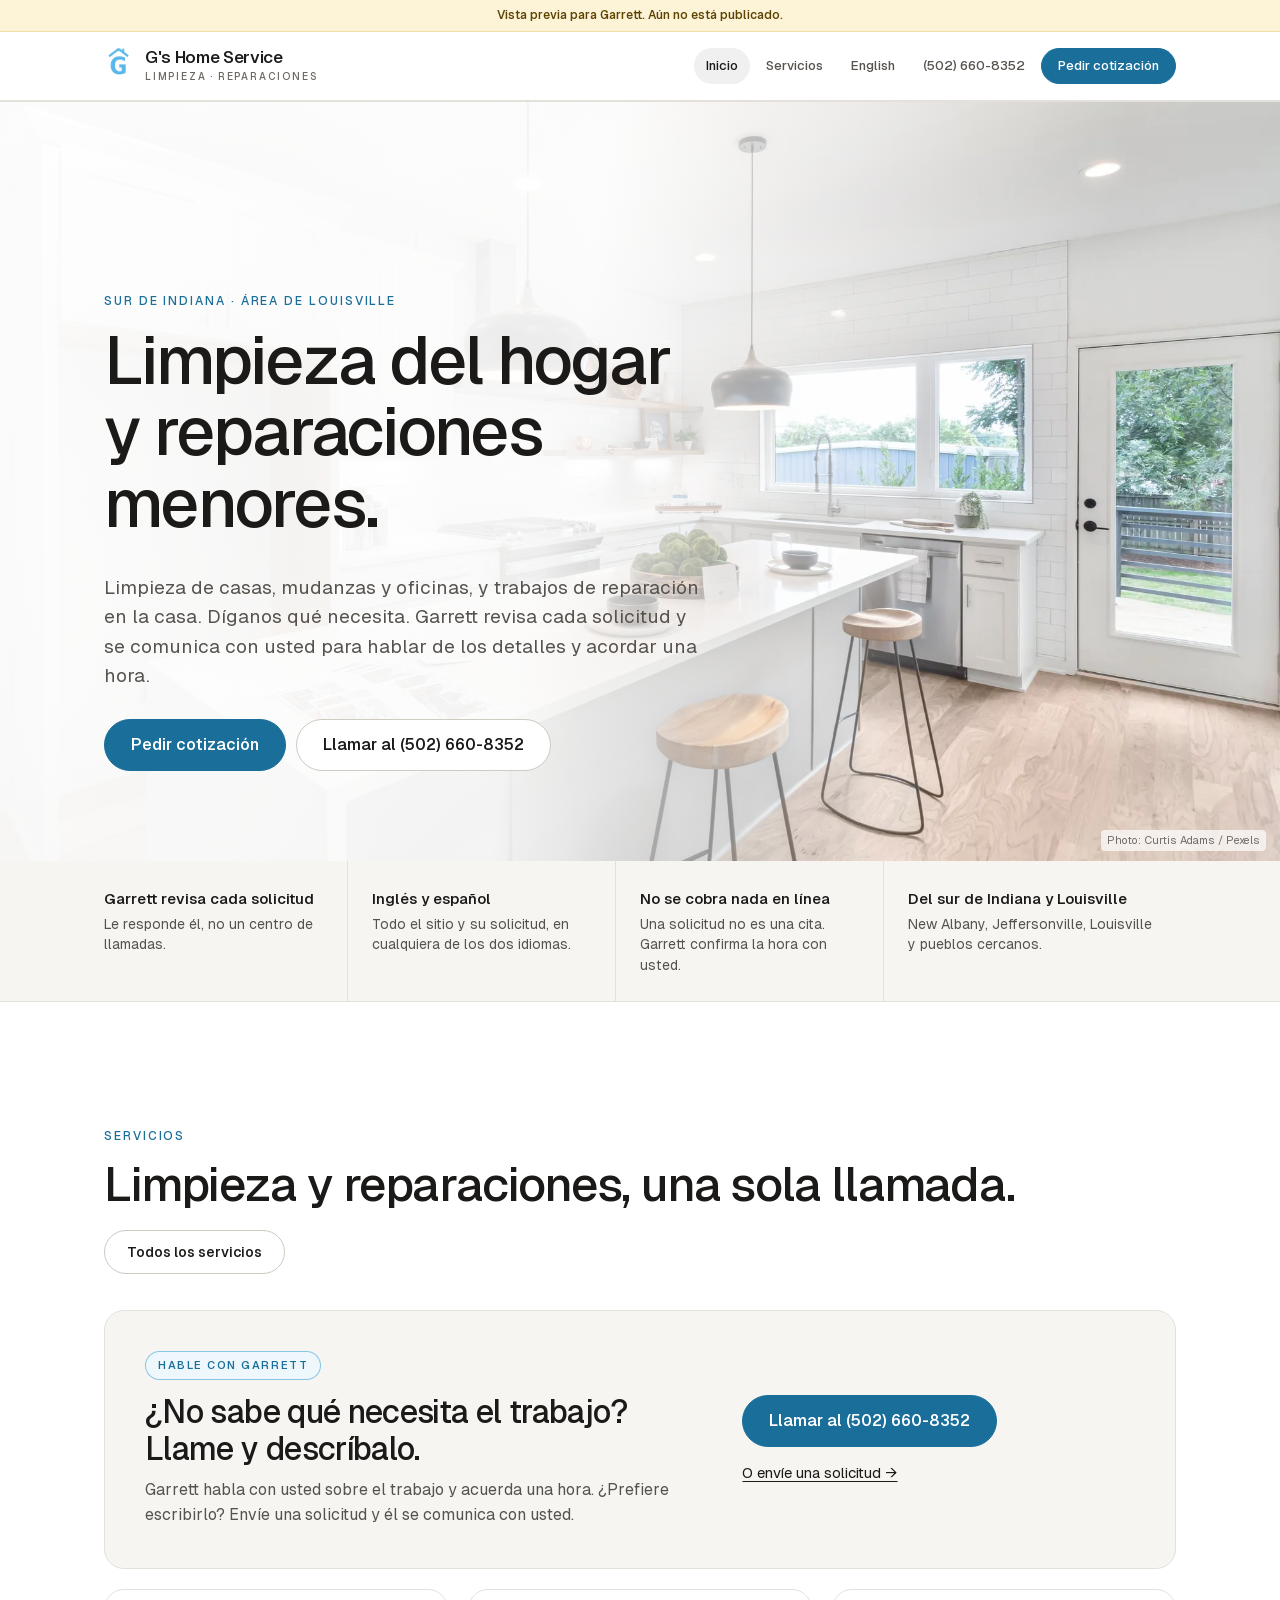
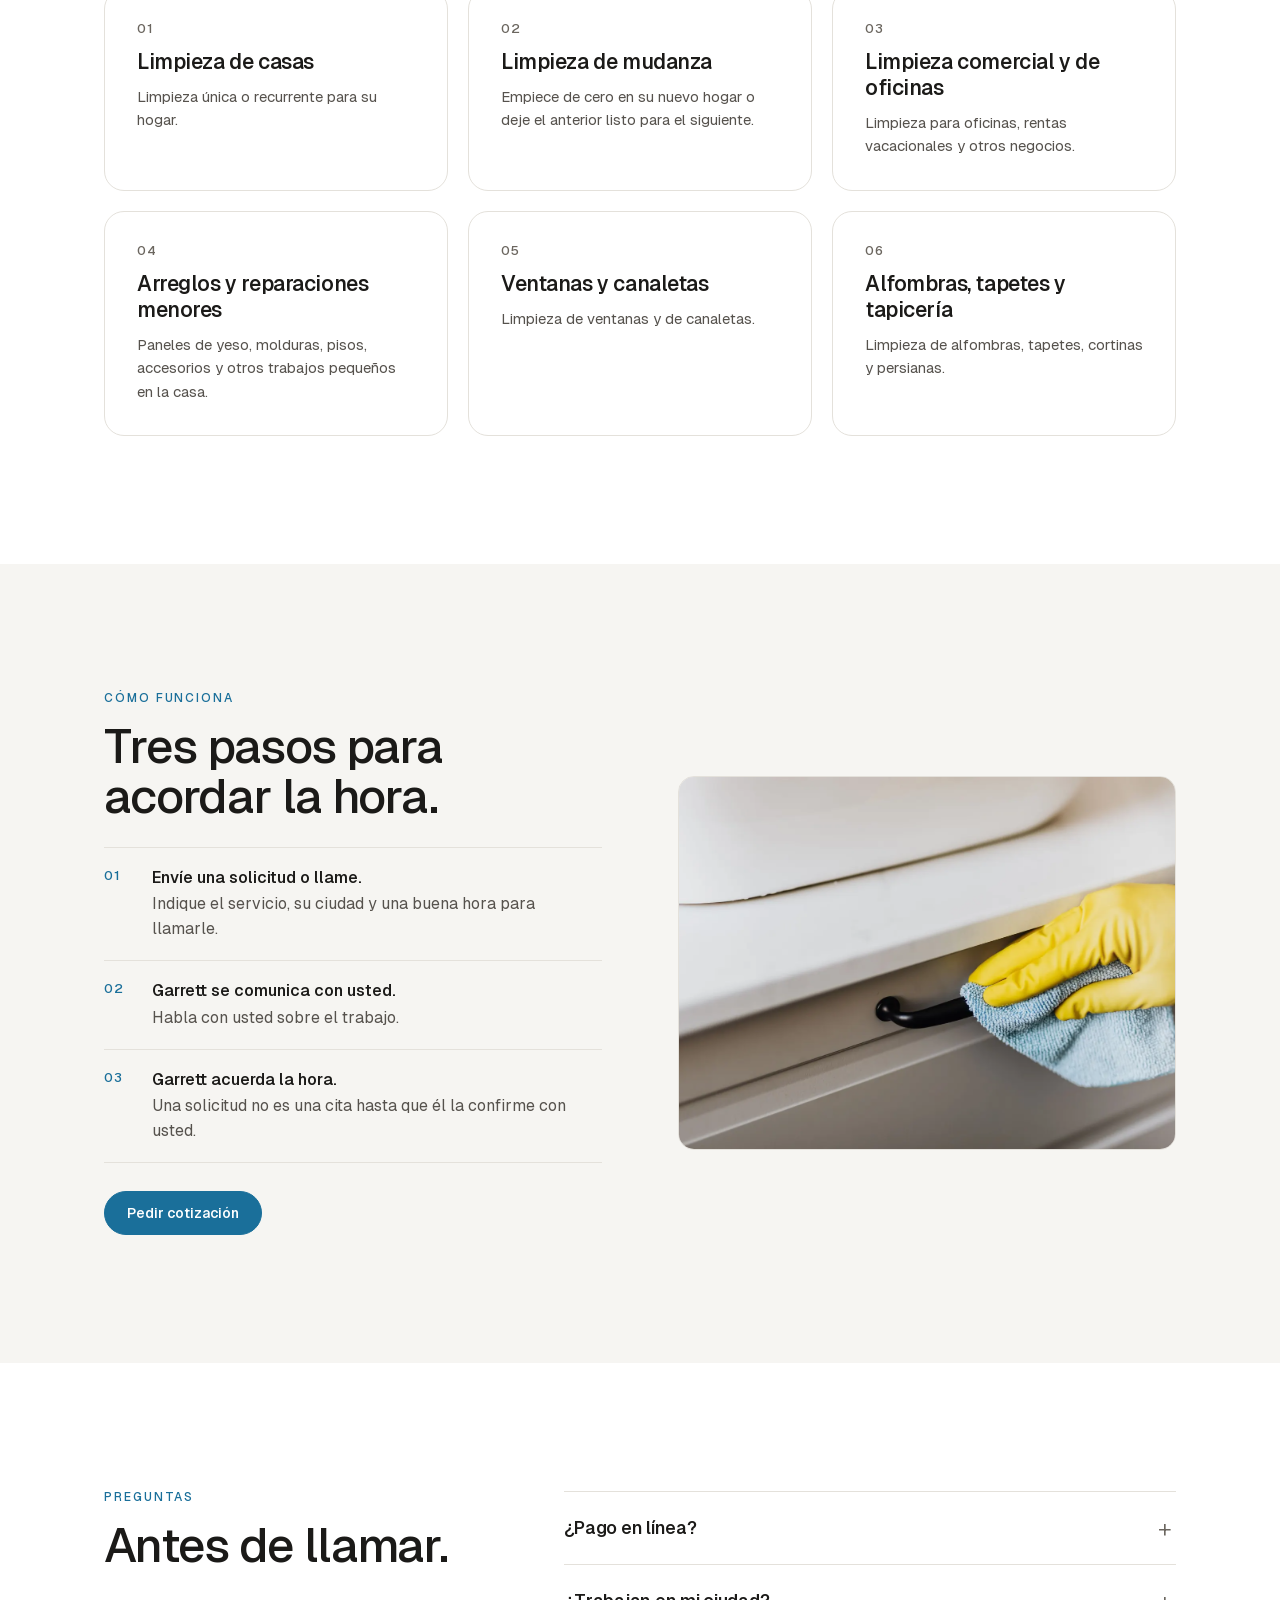
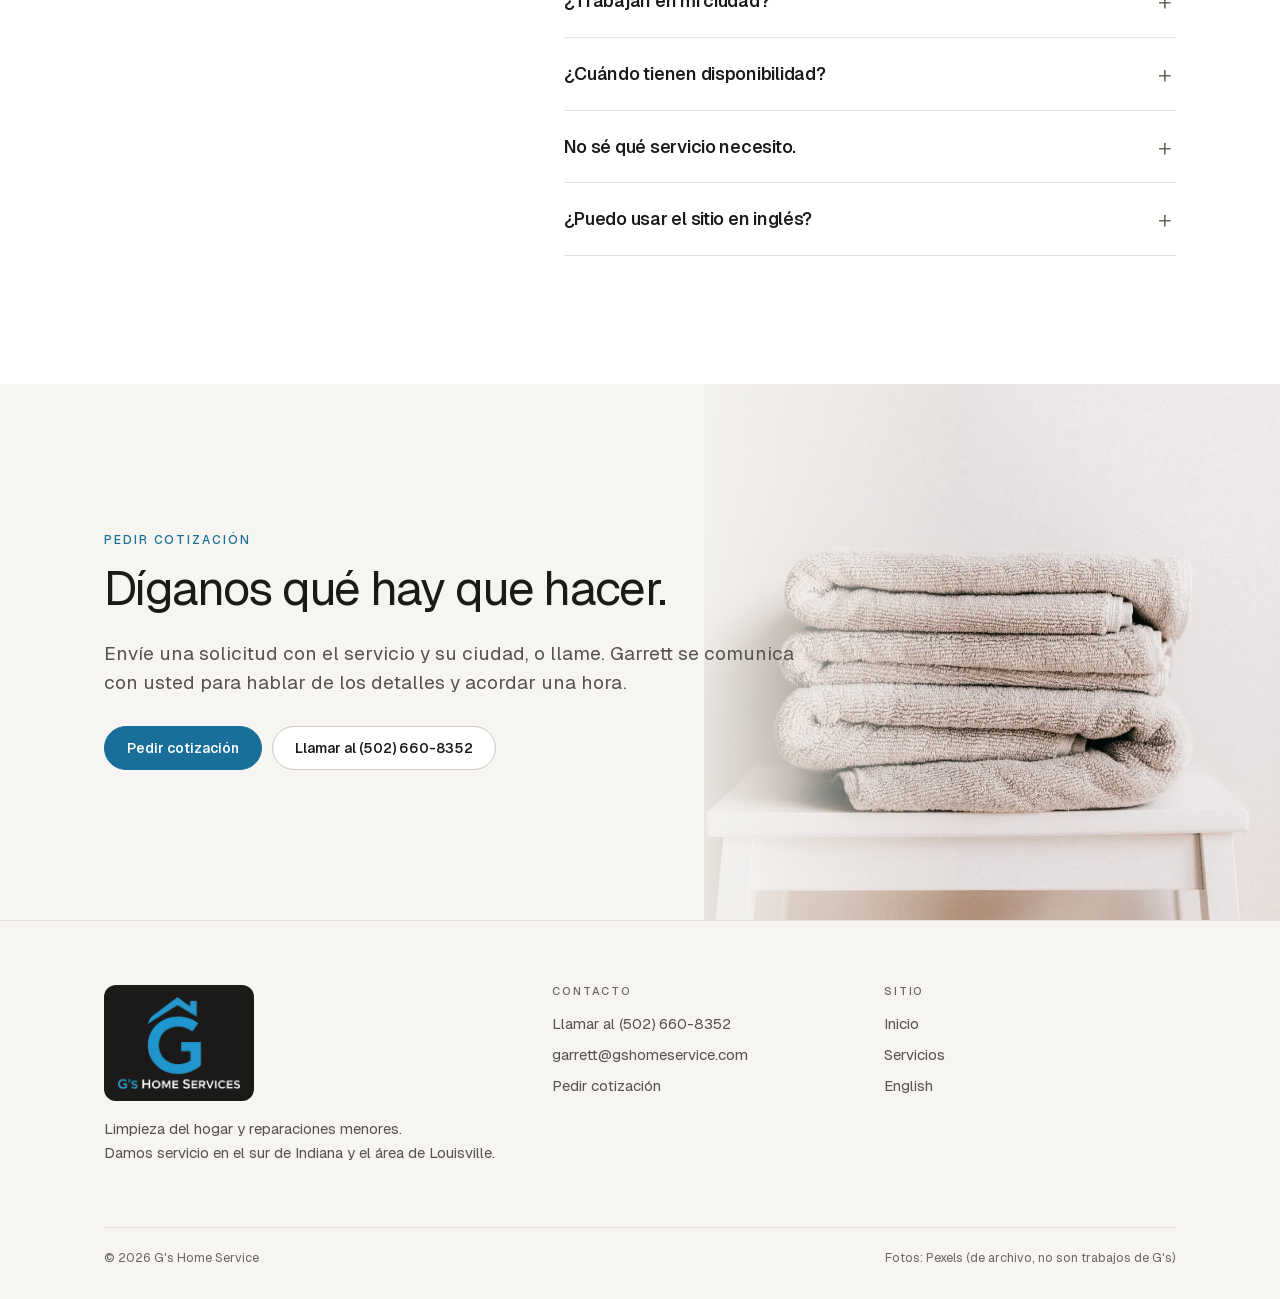
==== commit a7c0bc0d: "Service area: Southern Indiana and the Louisville area" ====
--- a/es/index.html
+++ b/es/index.html
@@ -6,9 +6,9 @@
 <meta name="robots" content="noindex, nofollow"> <!-- PREVIEW: delete this one line at launch -->
 <meta name="gs-build" content="v2.1">
 <title>Limpieza y reparaciones menores | G's Home Service</title>
-<meta name="description" content="G&#x27;s Home Service: limpieza del hogar y reparaciones menores en el sur de Indiana, incluidos New Albany y Jeffersonville.">
+<meta name="description" content="G&#x27;s Home Service: limpieza del hogar y reparaciones menores en el sur de Indiana y el área de Louisville.">
 <meta property="og:title" content="G's Home Service">
-<meta property="og:description" content="G&#x27;s Home Service: limpieza del hogar y reparaciones menores en el sur de Indiana, incluidos New Albany y Jeffersonville.">
+<meta property="og:description" content="G&#x27;s Home Service: limpieza del hogar y reparaciones menores en el sur de Indiana y el área de Louisville.">
 <meta property="og:type" content="website">
 <meta property="og:image" content="../assets/photos/hero-kitchen.jpg">
 <link rel="alternate" hreflang="en" href="../index.html">
@@ -29,7 +29,7 @@
 <main id="main">
 <section class="hero"><picture><source type="image/webp" srcset="../assets/photos/hero-kitchen.webp"><img src="../assets/photos/hero-kitchen.jpg" alt="Una cocina limpia y luminosa" loading="eager" decoding="async"></picture>
 <div class="wrap">
-<span class="eyebrow">New Albany · Jeffersonville · Sur de Indiana</span>
+<span class="eyebrow">Sur de Indiana · Área de Louisville</span>
 <h1>Limpieza del hogar y reparaciones menores.</h1>
 <p class="lede">Limpieza de casas, mudanzas y oficinas, y trabajos de reparación en la casa. Díganos qué necesita. Garrett revisa cada solicitud y se comunica con usted para hablar de los detalles y acordar una hora.</p>
 <div class="actions"><a class="btn big" href="solicitar.html">Pedir cotización</a><a class="btn big line-light" href="tel:+15026608352">Llamar al (502) 660-8352</a></div>
@@ -40,7 +40,7 @@
 <li><b>Garrett revisa cada solicitud</b><span>Le responde él, no un centro de llamadas.</span></li>
 <li><b>Inglés y español</b><span>Todo el sitio y su solicitud, en cualquiera de los dos idiomas.</span></li>
 <li><b>No se cobra nada en línea</b><span>Una solicitud no es una cita. Garrett confirma la hora con usted.</span></li>
-<li><b>Del sur de Indiana</b><span>New Albany, Jeffersonville y pueblos cercanos.</span></li>
+<li><b>Del sur de Indiana y Louisville</b><span>New Albany, Jeffersonville, Louisville y pueblos cercanos.</span></li>
 </ul></div></section>
 <section id="services"><div class="wrap">
 <div class="sec-head"><div><span class="eyebrow">Servicios</span><h2>Limpieza y reparaciones, una sola llamada.</h2></div>
@@ -65,7 +65,7 @@
 </div></section>
 <section><div class="wrap faq-grid">
 <div><span class="eyebrow">Preguntas</span><h2>Antes de llamar.</h2></div>
-<div class="faq"><details><summary>¿Pago en línea?</summary><p>No. En este sitio no se cobra nada. La solicitud solo le avisa a Garrett lo que necesita.</p></details><details><summary>¿Trabajan en mi ciudad?</summary><p>Damos servicio en el sur de Indiana, incluidos New Albany y Jeffersonville. ¿No está seguro? Llame o envíe una solicitud con su ciudad y le avisamos.</p></details><details><summary>¿Cuándo tienen disponibilidad?</summary><p>Llame o envíe una solicitud para consultar disponibilidad.</p></details><details><summary>No sé qué servicio necesito.</summary><p>Elija "Otra cosa" en el formulario y describa el trabajo. Garrett le ayuda a decidir.</p></details><details><summary>¿Puedo usar el sitio en inglés?</summary><p>Sí. Toque English en el menú de cualquier página.</p></details></div>
+<div class="faq"><details><summary>¿Pago en línea?</summary><p>No. En este sitio no se cobra nada. La solicitud solo le avisa a Garrett lo que necesita.</p></details><details><summary>¿Trabajan en mi ciudad?</summary><p>Damos servicio en el sur de Indiana y el área de Louisville. ¿No está seguro? Llame o envíe una solicitud con su ciudad y le avisamos.</p></details><details><summary>¿Cuándo tienen disponibilidad?</summary><p>Llame o envíe una solicitud para consultar disponibilidad.</p></details><details><summary>No sé qué servicio necesito.</summary><p>Elija "Otra cosa" en el formulario y describa el trabajo. Garrett le ayuda a decidir.</p></details><details><summary>¿Puedo usar el sitio en inglés?</summary><p>Sí. Toque English en el menú de cualquier página.</p></details></div>
 </div></section>
 <section class="band"><picture><source type="image/webp" srcset="../assets/photos/detail-towels.webp"><img src="../assets/photos/detail-towels.jpg" alt="Toallas dobladas sobre un banco" loading="eager" decoding="async"></picture>
 <div class="wrap"><span class="eyebrow" style="color:rgba(252,252,252,.6)">Pedir cotización</span>
@@ -76,7 +76,7 @@
 </main>
 <footer><div class="wrap">
 <div class="grid">
-<div><img class="flogo" src="../assets/gs-logo.png" alt="G's Home Service" width="150" height="114"><p>Limpieza del hogar y reparaciones menores.<br>Damos servicio en el sur de Indiana, incluidos New Albany y Jeffersonville.</p></div>
+<div><img class="flogo" src="../assets/gs-logo.png" alt="G's Home Service" width="150" height="114"><p>Limpieza del hogar y reparaciones menores.<br>Damos servicio en el sur de Indiana y el área de Louisville.</p></div>
 <div><h2 class="fh">Contacto</h2><ul><li><a href="tel:+15026608352">Llamar al (502) 660-8352</a></li><li><a href="mailto:garrett@gshomeservice.com">garrett@gshomeservice.com</a></li><li><a href="solicitar.html">Pedir cotización</a></li></ul></div>
 <div><h2 class="fh">Sitio</h2><ul><li><a href="index.html">Inicio</a></li><li><a href="servicios.html">Servicios</a></li><li><a href="../index.html">English</a></li></ul></div>
 </div>
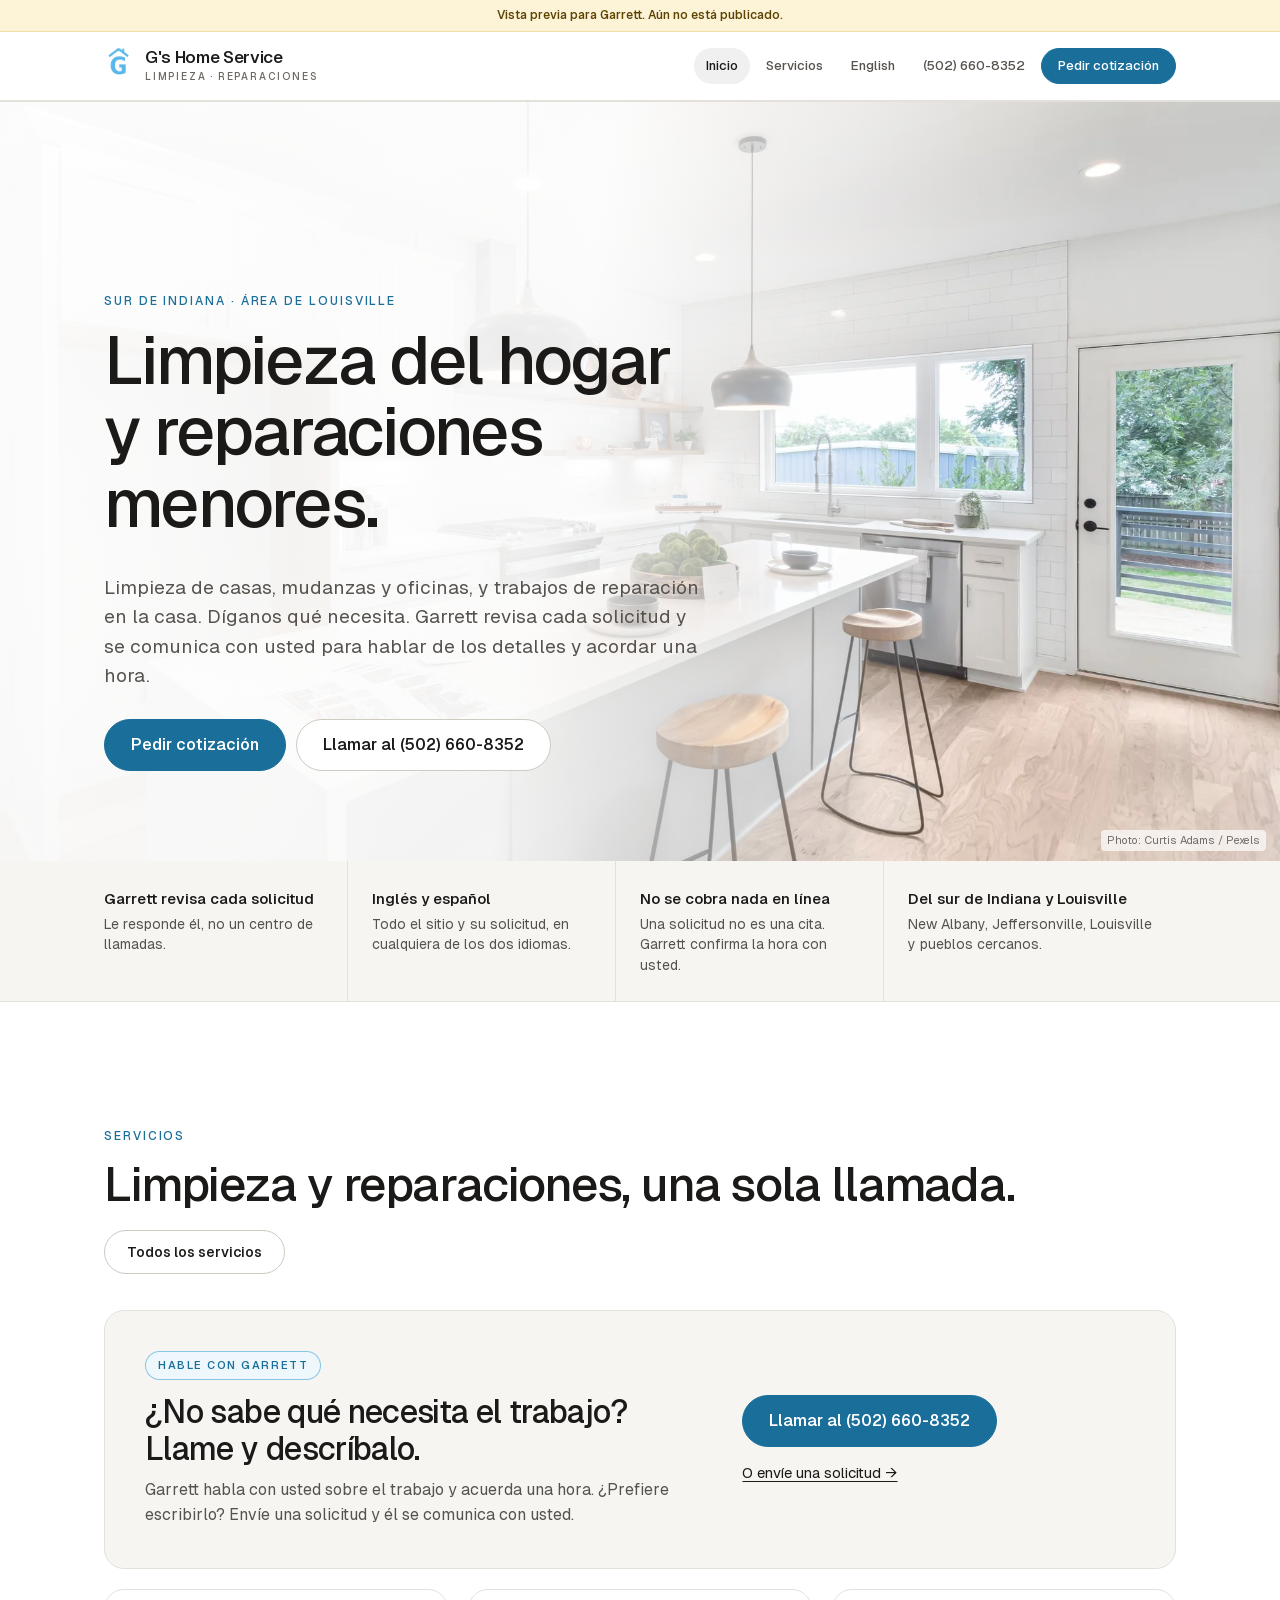
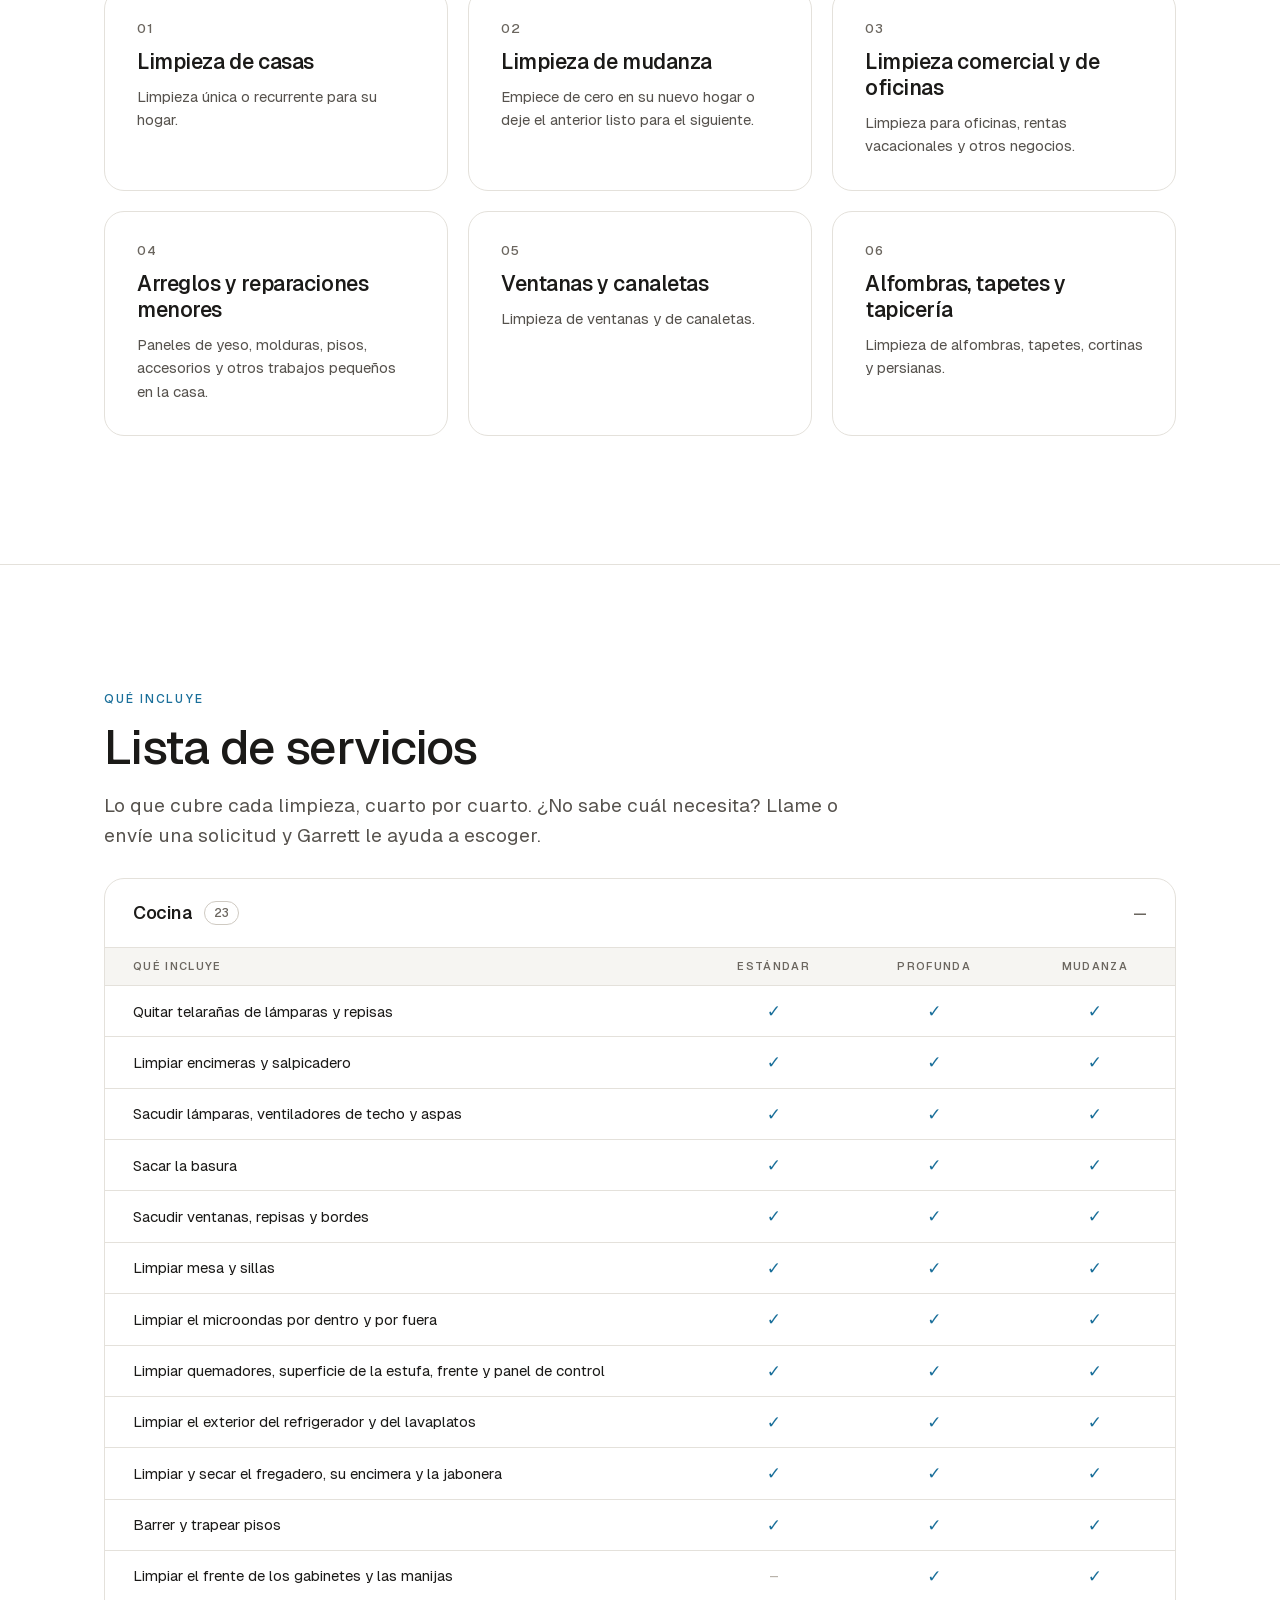
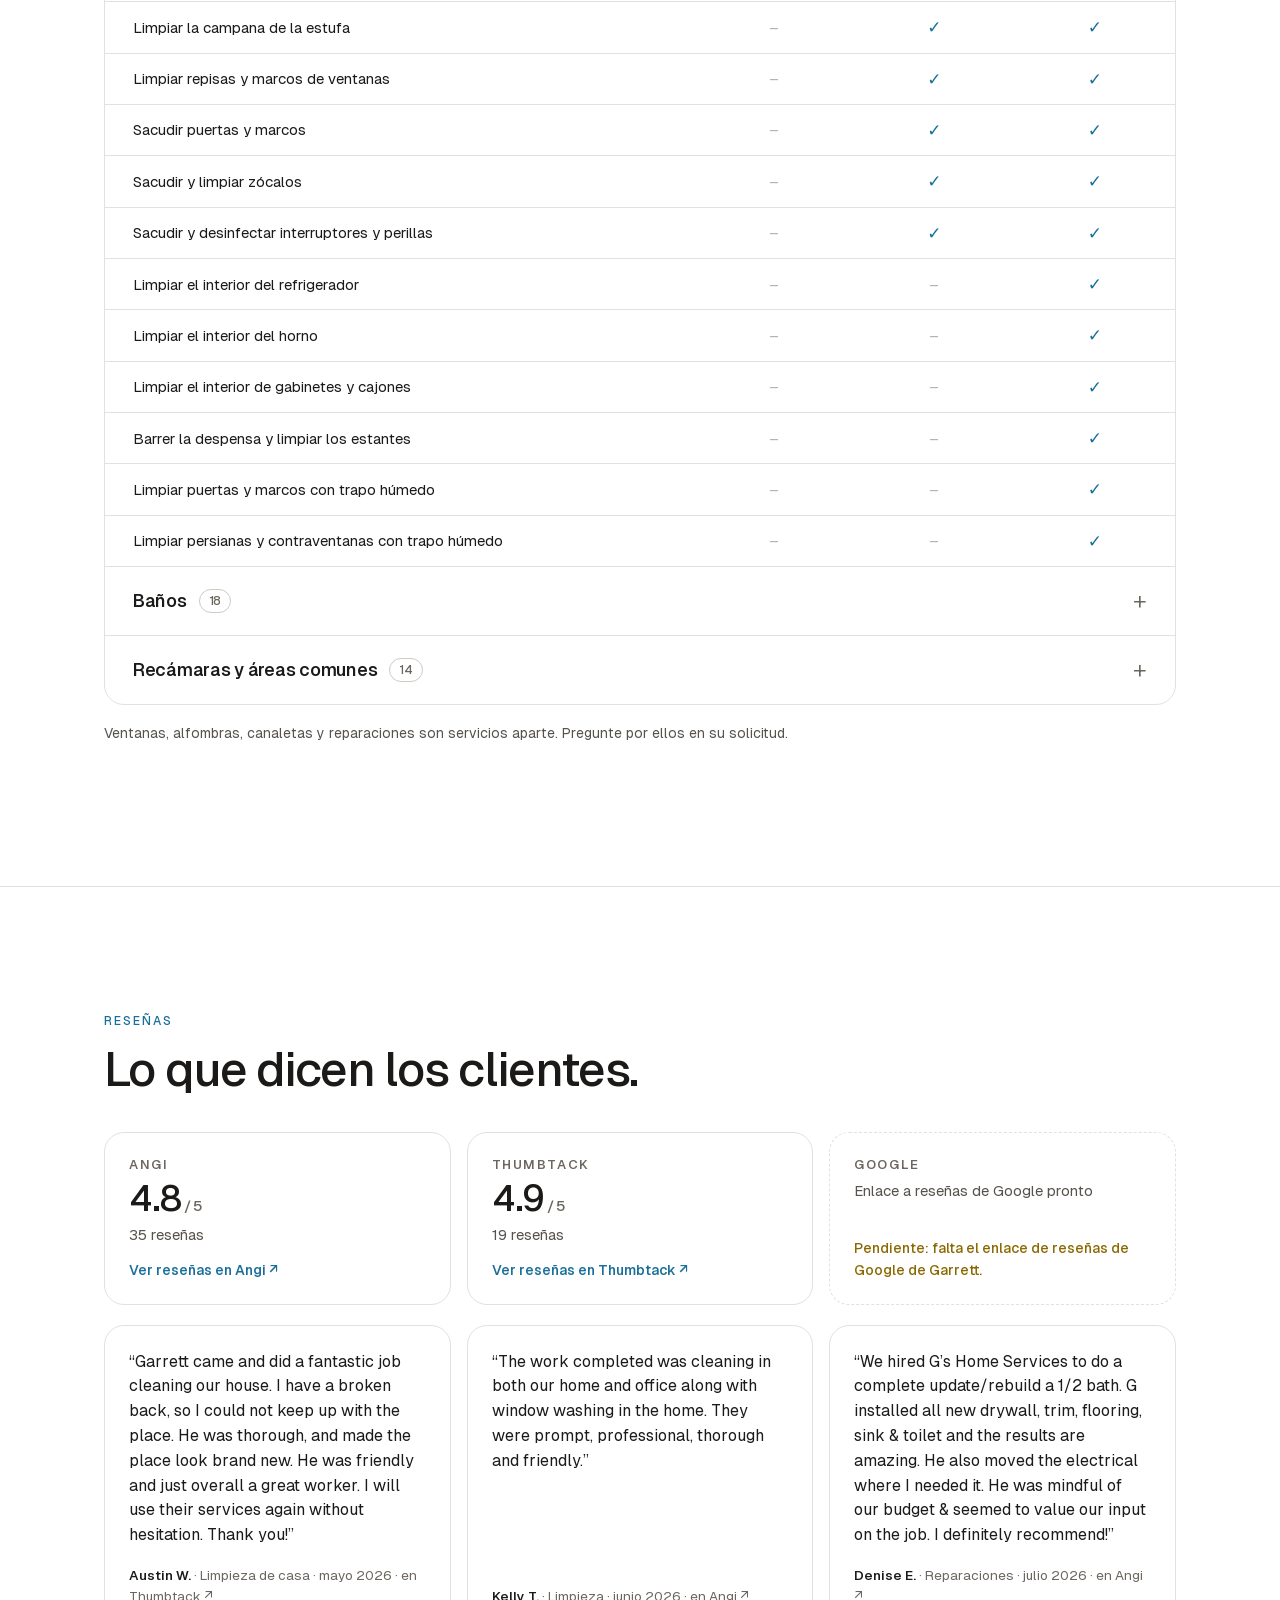
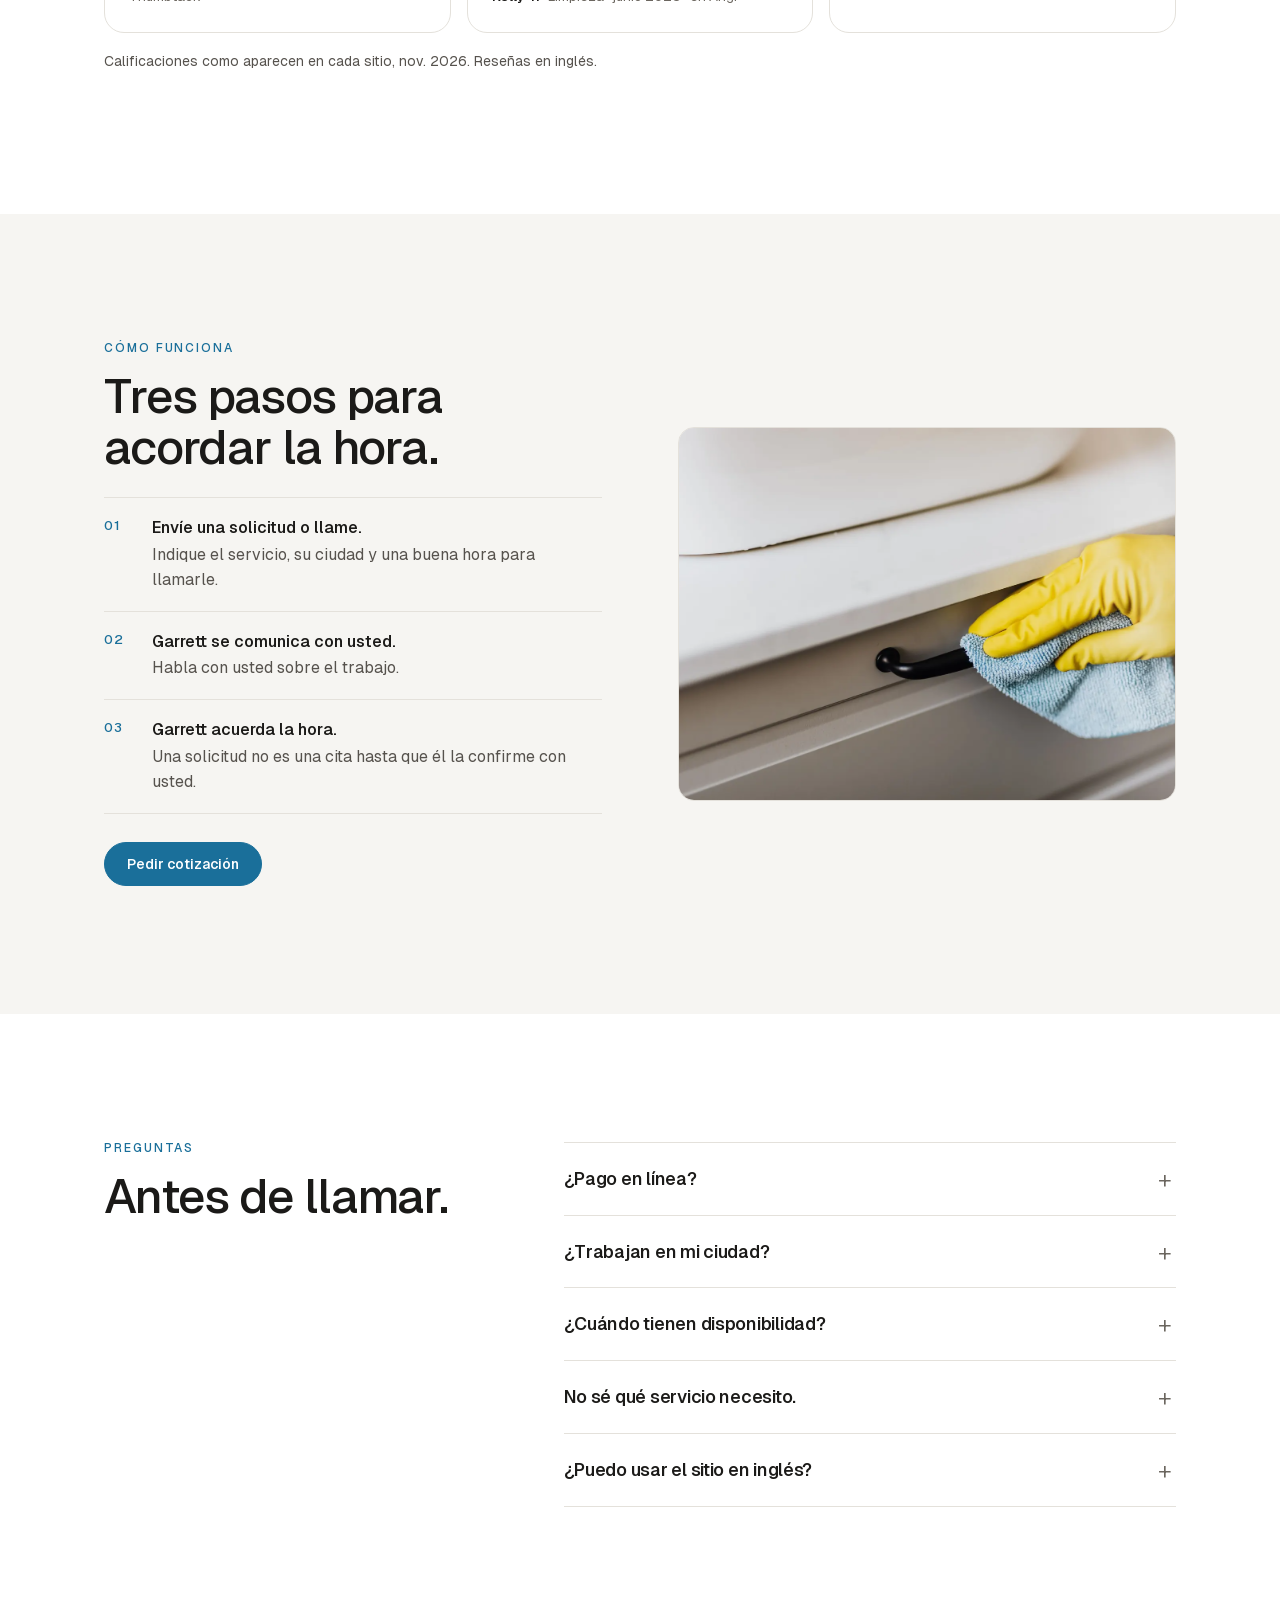
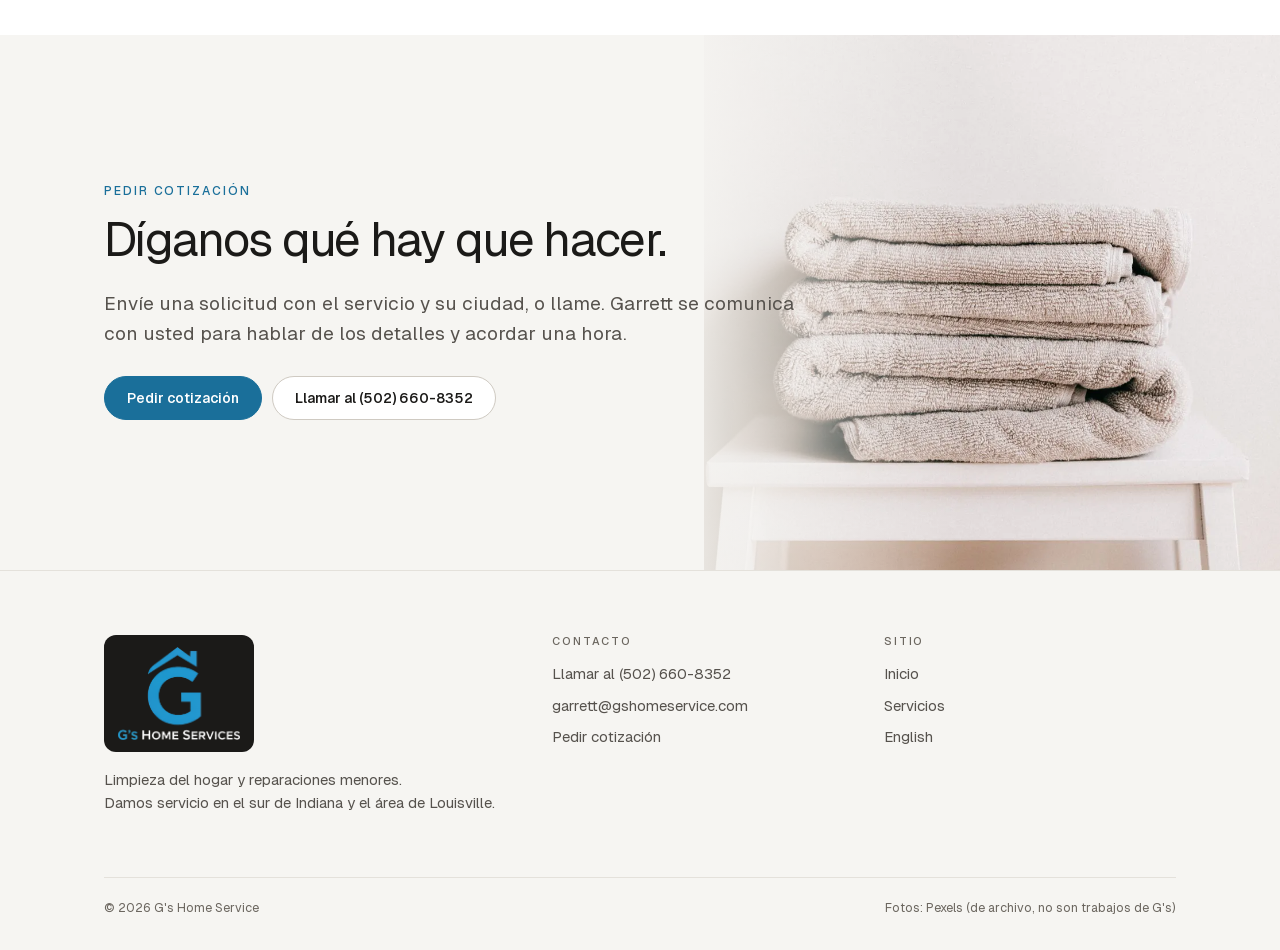
==== commit 3470277e: "Add services checklist + reviews section (EN + ES) CHECKLIST (home + services, EN + ES) Source: Garr" ====
--- a/es/index.html
+++ b/es/index.html
@@ -53,6 +53,94 @@
 </div>
 <ul class="offer-grid"><li class="offer"><span class="num">01</span><h3>Limpieza de casas</h3><p>Limpieza única o recurrente para su hogar.</p></li><li class="offer"><span class="num">02</span><h3>Limpieza de mudanza</h3><p>Empiece de cero en su nuevo hogar o deje el anterior listo para el siguiente.</p></li><li class="offer"><span class="num">03</span><h3>Limpieza comercial y de oficinas</h3><p>Limpieza para oficinas, rentas vacacionales y otros negocios.</p></li><li class="offer"><span class="num">04</span><h3>Arreglos y reparaciones menores</h3><p>Paneles de yeso, molduras, pisos, accesorios y otros trabajos pequeños en la casa.</p></li><li class="offer"><span class="num">05</span><h3>Ventanas y canaletas</h3><p>Limpieza de ventanas y de canaletas.</p></li><li class="offer"><span class="num">06</span><h3>Alfombras, tapetes y tapicería</h3><p>Limpieza de alfombras, tapetes, cortinas y persianas.</p></li></ul>
 </div></section>
+<!-- checklist:start (from gshomeservice.com, see checklist/build_checklist.py) -->
+<section class="checklist" id="checklist"><div class="wrap">
+<div class="sec-head"><div><span class="eyebrow">Qué incluye</span><h2>Lista de servicios</h2></div></div>
+<p class="lede ck-lede">Lo que cubre cada limpieza, cuarto por cuarto. ¿No sabe cuál necesita? Llame o envíe una solicitud y Garrett le ayuda a escoger.</p>
+<div class="ck">
+<details open><summary>Cocina<span class="ck-n">23</span></summary>
+<table><caption class="sr">Cocina</caption><thead><tr><th scope="col">Qué incluye</th><th scope="col">Estándar</th><th scope="col">Profunda</th><th scope="col">Mudanza</th></tr></thead><tbody>
+<tr><th scope="row">Quitar telarañas de lámparas y repisas</th><td class="y"><span class="sr">Incluido</span></td><td class="y"><span class="sr">Incluido</span></td><td class="y"><span class="sr">Incluido</span></td></tr>
+<tr><th scope="row">Limpiar encimeras y salpicadero</th><td class="y"><span class="sr">Incluido</span></td><td class="y"><span class="sr">Incluido</span></td><td class="y"><span class="sr">Incluido</span></td></tr>
+<tr><th scope="row">Sacudir lámparas, ventiladores de techo y aspas</th><td class="y"><span class="sr">Incluido</span></td><td class="y"><span class="sr">Incluido</span></td><td class="y"><span class="sr">Incluido</span></td></tr>
+<tr><th scope="row">Sacar la basura</th><td class="y"><span class="sr">Incluido</span></td><td class="y"><span class="sr">Incluido</span></td><td class="y"><span class="sr">Incluido</span></td></tr>
+<tr><th scope="row">Sacudir ventanas, repisas y bordes</th><td class="y"><span class="sr">Incluido</span></td><td class="y"><span class="sr">Incluido</span></td><td class="y"><span class="sr">Incluido</span></td></tr>
+<tr><th scope="row">Limpiar mesa y sillas</th><td class="y"><span class="sr">Incluido</span></td><td class="y"><span class="sr">Incluido</span></td><td class="y"><span class="sr">Incluido</span></td></tr>
+<tr><th scope="row">Limpiar el microondas por dentro y por fuera</th><td class="y"><span class="sr">Incluido</span></td><td class="y"><span class="sr">Incluido</span></td><td class="y"><span class="sr">Incluido</span></td></tr>
+<tr><th scope="row">Limpiar quemadores, superficie de la estufa, frente y panel de control</th><td class="y"><span class="sr">Incluido</span></td><td class="y"><span class="sr">Incluido</span></td><td class="y"><span class="sr">Incluido</span></td></tr>
+<tr><th scope="row">Limpiar el exterior del refrigerador y del lavaplatos</th><td class="y"><span class="sr">Incluido</span></td><td class="y"><span class="sr">Incluido</span></td><td class="y"><span class="sr">Incluido</span></td></tr>
+<tr><th scope="row">Limpiar y secar el fregadero, su encimera y la jabonera</th><td class="y"><span class="sr">Incluido</span></td><td class="y"><span class="sr">Incluido</span></td><td class="y"><span class="sr">Incluido</span></td></tr>
+<tr><th scope="row">Barrer y trapear pisos</th><td class="y"><span class="sr">Incluido</span></td><td class="y"><span class="sr">Incluido</span></td><td class="y"><span class="sr">Incluido</span></td></tr>
+<tr><th scope="row">Limpiar el frente de los gabinetes y las manijas</th><td class="n"><span class="sr">No incluido</span></td><td class="y"><span class="sr">Incluido</span></td><td class="y"><span class="sr">Incluido</span></td></tr>
+<tr><th scope="row">Limpiar la campana de la estufa</th><td class="n"><span class="sr">No incluido</span></td><td class="y"><span class="sr">Incluido</span></td><td class="y"><span class="sr">Incluido</span></td></tr>
+<tr><th scope="row">Limpiar repisas y marcos de ventanas</th><td class="n"><span class="sr">No incluido</span></td><td class="y"><span class="sr">Incluido</span></td><td class="y"><span class="sr">Incluido</span></td></tr>
+<tr><th scope="row">Sacudir puertas y marcos</th><td class="n"><span class="sr">No incluido</span></td><td class="y"><span class="sr">Incluido</span></td><td class="y"><span class="sr">Incluido</span></td></tr>
+<tr><th scope="row">Sacudir y limpiar zócalos</th><td class="n"><span class="sr">No incluido</span></td><td class="y"><span class="sr">Incluido</span></td><td class="y"><span class="sr">Incluido</span></td></tr>
+<tr><th scope="row">Sacudir y desinfectar interruptores y perillas</th><td class="n"><span class="sr">No incluido</span></td><td class="y"><span class="sr">Incluido</span></td><td class="y"><span class="sr">Incluido</span></td></tr>
+<tr><th scope="row">Limpiar el interior del refrigerador</th><td class="n"><span class="sr">No incluido</span></td><td class="n"><span class="sr">No incluido</span></td><td class="y"><span class="sr">Incluido</span></td></tr>
+<tr><th scope="row">Limpiar el interior del horno</th><td class="n"><span class="sr">No incluido</span></td><td class="n"><span class="sr">No incluido</span></td><td class="y"><span class="sr">Incluido</span></td></tr>
+<tr><th scope="row">Limpiar el interior de gabinetes y cajones</th><td class="n"><span class="sr">No incluido</span></td><td class="n"><span class="sr">No incluido</span></td><td class="y"><span class="sr">Incluido</span></td></tr>
+<tr><th scope="row">Barrer la despensa y limpiar los estantes</th><td class="n"><span class="sr">No incluido</span></td><td class="n"><span class="sr">No incluido</span></td><td class="y"><span class="sr">Incluido</span></td></tr>
+<tr><th scope="row">Limpiar puertas y marcos con trapo húmedo</th><td class="n"><span class="sr">No incluido</span></td><td class="n"><span class="sr">No incluido</span></td><td class="y"><span class="sr">Incluido</span></td></tr>
+<tr><th scope="row">Limpiar persianas y contraventanas con trapo húmedo</th><td class="n"><span class="sr">No incluido</span></td><td class="n"><span class="sr">No incluido</span></td><td class="y"><span class="sr">Incluido</span></td></tr>
+</tbody></table></details>
+<details><summary>Baños<span class="ck-n">18</span></summary>
+<table><caption class="sr">Baños</caption><thead><tr><th scope="col">Qué incluye</th><th scope="col">Estándar</th><th scope="col">Profunda</th><th scope="col">Mudanza</th></tr></thead><tbody>
+<tr><th scope="row">Quitar telarañas y sacudir estantes</th><td class="y"><span class="sr">Incluido</span></td><td class="y"><span class="sr">Incluido</span></td><td class="y"><span class="sr">Incluido</span></td></tr>
+<tr><th scope="row">Limpiar y pulir espejos y vidrios</th><td class="y"><span class="sr">Incluido</span></td><td class="y"><span class="sr">Incluido</span></td><td class="y"><span class="sr">Incluido</span></td></tr>
+<tr><th scope="row">Limpiar encimeras y salpicadero</th><td class="y"><span class="sr">Incluido</span></td><td class="y"><span class="sr">Incluido</span></td><td class="y"><span class="sr">Incluido</span></td></tr>
+<tr><th scope="row">Sacudir todas las lámparas</th><td class="y"><span class="sr">Incluido</span></td><td class="y"><span class="sr">Incluido</span></td><td class="y"><span class="sr">Incluido</span></td></tr>
+<tr><th scope="row">Limpiar y secar puerta, riel y vidrio de la regadera</th><td class="y"><span class="sr">Incluido</span></td><td class="y"><span class="sr">Incluido</span></td><td class="y"><span class="sr">Incluido</span></td></tr>
+<tr><th scope="row">Tallar la tina y las paredes de la regadera</th><td class="y"><span class="sr">Incluido</span></td><td class="y"><span class="sr">Incluido</span></td><td class="y"><span class="sr">Incluido</span></td></tr>
+<tr><th scope="row">Limpiar y secar lavabo(s)</th><td class="y"><span class="sr">Incluido</span></td><td class="y"><span class="sr">Incluido</span></td><td class="y"><span class="sr">Incluido</span></td></tr>
+<tr><th scope="row">Limpiar el inodoro por dentro y por fuera</th><td class="y"><span class="sr">Incluido</span></td><td class="y"><span class="sr">Incluido</span></td><td class="y"><span class="sr">Incluido</span></td></tr>
+<tr><th scope="row">Vaciar la basura</th><td class="y"><span class="sr">Incluido</span></td><td class="y"><span class="sr">Incluido</span></td><td class="y"><span class="sr">Incluido</span></td></tr>
+<tr><th scope="row">Barrer o aspirar y trapear pisos</th><td class="y"><span class="sr">Incluido</span></td><td class="y"><span class="sr">Incluido</span></td><td class="y"><span class="sr">Incluido</span></td></tr>
+<tr><th scope="row">Sacudir y limpiar repisas, marcos y bordes de ventanas</th><td class="y"><span class="sr">Incluido</span></td><td class="y"><span class="sr">Incluido</span></td><td class="y"><span class="sr">Incluido</span></td></tr>
+<tr><th scope="row">Limpiar el frente de los gabinetes</th><td class="y"><span class="sr">Incluido</span></td><td class="y"><span class="sr">Incluido</span></td><td class="y"><span class="sr">Incluido</span></td></tr>
+<tr><th scope="row">Sacudir y limpiar puertas y marcos</th><td class="n"><span class="sr">No incluido</span></td><td class="y"><span class="sr">Incluido</span></td><td class="y"><span class="sr">Incluido</span></td></tr>
+<tr><th scope="row">Tallar las juntas de los azulejos</th><td class="n"><span class="sr">No incluido</span></td><td class="y"><span class="sr">Incluido</span></td><td class="y"><span class="sr">Incluido</span></td></tr>
+<tr><th scope="row">Sacudir y limpiar zócalos</th><td class="n"><span class="sr">No incluido</span></td><td class="y"><span class="sr">Incluido</span></td><td class="y"><span class="sr">Incluido</span></td></tr>
+<tr><th scope="row">Limpiar el interior de los gabinetes</th><td class="n"><span class="sr">No incluido</span></td><td class="n"><span class="sr">No incluido</span></td><td class="y"><span class="sr">Incluido</span></td></tr>
+<tr><th scope="row">Sacudir y limpiar persianas</th><td class="n"><span class="sr">No incluido</span></td><td class="n"><span class="sr">No incluido</span></td><td class="y"><span class="sr">Incluido</span></td></tr>
+<tr><th scope="row">Limpiar el interior del botiquín</th><td class="n"><span class="sr">No incluido</span></td><td class="n"><span class="sr">No incluido</span></td><td class="y"><span class="sr">Incluido</span></td></tr>
+</tbody></table></details>
+<details><summary>Recámaras y áreas comunes<span class="ck-n">14</span></summary>
+<table><caption class="sr">Recámaras y áreas comunes</caption><thead><tr><th scope="col">Qué incluye</th><th scope="col">Estándar</th><th scope="col">Profunda</th><th scope="col">Mudanza</th></tr></thead><tbody>
+<tr><th scope="row">Quitar telarañas y sacudir estantes</th><td class="y"><span class="sr">Incluido</span></td><td class="y"><span class="sr">Incluido</span></td><td class="y"><span class="sr">Incluido</span></td></tr>
+<tr><th scope="row">Sacudir ventilador de techo y aspas</th><td class="y"><span class="sr">Incluido</span></td><td class="y"><span class="sr">Incluido</span></td><td class="y"><span class="sr">Incluido</span></td></tr>
+<tr><th scope="row">Limpiar y pulir espejos</th><td class="y"><span class="sr">Incluido</span></td><td class="y"><span class="sr">Incluido</span></td><td class="y"><span class="sr">Incluido</span></td></tr>
+<tr><th scope="row">Sacudir muebles, lámparas, pantallas y lámparas colgantes</th><td class="y"><span class="sr">Incluido</span></td><td class="y"><span class="sr">Incluido</span></td><td class="y"><span class="sr">Incluido</span></td></tr>
+<tr><th scope="row">Limpiar repisas y marcos de ventanas y molduras de pared</th><td class="y"><span class="sr">Incluido</span></td><td class="y"><span class="sr">Incluido</span></td><td class="y"><span class="sr">Incluido</span></td></tr>
+<tr><th scope="row">Aspirar o trapear el piso</th><td class="y"><span class="sr">Incluido</span></td><td class="y"><span class="sr">Incluido</span></td><td class="y"><span class="sr">Incluido</span></td></tr>
+<tr><th scope="row">Tender camas y cambiar sábanas (si deja sábanas limpias)</th><td class="y"><span class="sr">Incluido</span></td><td class="y"><span class="sr">Incluido</span></td><td class="y"><span class="sr">Incluido</span></td></tr>
+<tr><th scope="row">Limpiar interruptores y perillas</th><td class="y"><span class="sr">Incluido</span></td><td class="y"><span class="sr">Incluido</span></td><td class="y"><span class="sr">Incluido</span></td></tr>
+<tr><th scope="row">Ordenar, doblar cobijas, acomodar almohadas, etc.</th><td class="y"><span class="sr">Incluido</span></td><td class="y"><span class="sr">Incluido</span></td><td class="y"><span class="sr">Incluido</span></td></tr>
+<tr><th scope="row">Vaciar la basura</th><td class="y"><span class="sr">Incluido</span></td><td class="y"><span class="sr">Incluido</span></td><td class="y"><span class="sr">Incluido</span></td></tr>
+<tr><th scope="row">Sacudir y limpiar puertas y marcos</th><td class="n"><span class="sr">No incluido</span></td><td class="y"><span class="sr">Incluido</span></td><td class="y"><span class="sr">Incluido</span></td></tr>
+<tr><th scope="row">Sacudir y limpiar zócalos</th><td class="n"><span class="sr">No incluido</span></td><td class="y"><span class="sr">Incluido</span></td><td class="y"><span class="sr">Incluido</span></td></tr>
+<tr><th scope="row">Limpiar el clóset</th><td class="n"><span class="sr">No incluido</span></td><td class="n"><span class="sr">No incluido</span></td><td class="y"><span class="sr">Incluido</span></td></tr>
+<tr><th scope="row">Sacudir y limpiar persianas</th><td class="n"><span class="sr">No incluido</span></td><td class="n"><span class="sr">No incluido</span></td><td class="y"><span class="sr">Incluido</span></td></tr>
+</tbody></table></details>
+</div>
+<p class="small ck-foot">Ventanas, alfombras, canaletas y reparaciones son servicios aparte. Pregunte por ellos en su solicitud.</p>
+</div></section>
+<!-- checklist:end -->
+<!-- reviews:start (verified public profiles; see checklist/build_checklist.py) -->
+<section class="reviews" id="reviews"><div class="wrap">
+<div class="sec-head"><div><span class="eyebrow">Reseñas</span><h2>Lo que dicen los clientes.</h2></div></div>
+<ul class="rv-plat">
+<li><a href="https://www.angi.com/companylist/us/in/jeffersonville/gs-home-services-reviews-1.htm" target="_blank" rel="noopener"><b>Angi</b><span class="rv-score">4.8<small> / 5</small></span><span class="rv-n">35 reseñas</span><span class="rv-go">Ver reseñas en Angi ↗</span></a></li>
+<li><a href="https://www.thumbtack.com/ky/louisville/house-cleaning/gs-home-services/service/573845415730200603" target="_blank" rel="noopener"><b>Thumbtack</b><span class="rv-score">4.9<small> / 5</small></span><span class="rv-n">19 reseñas</span><span class="rv-go">Ver reseñas en Thumbtack ↗</span></a></li>
+<li class="rv-ph"><div><b>Google</b><span class="rv-n">Enlace a reseñas de Google pronto</span><span class="rv-go">Pendiente: falta el enlace de reseñas de Google de Garrett.</span></div></li>
+</ul><ul class="rv-quotes">
+<li><a href="https://www.thumbtack.com/ky/louisville/house-cleaning/gs-home-services/service/573845415730200603" target="_blank" rel="noopener"><blockquote lang="en">“Garrett came and did a fantastic job cleaning our house. I have a broken back, so I could not keep up with the place. He was thorough, and made the place look brand new. He was friendly and just overall a great worker. I will use their services again without hesitation. Thank you!”</blockquote><span class="rv-who"><b>Austin W.</b> · Limpieza de casa · mayo 2026 · en Thumbtack ↗</span></a></li>
+<li><a href="https://www.angi.com/companylist/us/in/jeffersonville/gs-home-services-reviews-1.htm" target="_blank" rel="noopener"><blockquote lang="en">“The work completed was cleaning in both our home and office along with window washing in the home. They were prompt, professional, thorough and friendly.”</blockquote><span class="rv-who"><b>Kelly T.</b> · Limpieza · junio 2026 · en Angi ↗</span></a></li>
+<li><a href="https://www.angi.com/companylist/us/in/jeffersonville/gs-home-services-reviews-1.htm" target="_blank" rel="noopener"><blockquote lang="en">“We hired G’s Home Services to do a complete update/rebuild a 1/2 bath. G installed all new drywall, trim, flooring, sink &amp; toilet and the results are amazing. He also moved the electrical where I needed it. He was mindful of our budget &amp; seemed to value our input on the job. I definitely recommend!”</blockquote><span class="rv-who"><b>Denise E.</b> · Reparaciones · julio 2026 · en Angi ↗</span></a></li>
+</ul>
+<p class="small">Calificaciones como aparecen en cada sitio, nov. 2026. Reseñas en inglés.</p>
+</div></section>
+<!-- reviews:end -->
 <section class="alt"><div class="wrap grid2">
 <div><span class="eyebrow">Cómo funciona</span><h2>Tres pasos para acordar la hora.</h2>
 <ol class="steps">
--- a/styles.css
+++ b/styles.css
@@ -227,3 +227,42 @@
 .callbar{background:#fff;border-top:1px solid var(--line)}
 :focus-visible{outline:2px solid var(--blue-ink)}
 .skip:focus{background:var(--ink);color:#fff}
+/* services checklist (from Garrett's current site) */
+.sr{position:absolute;width:1px;height:1px;overflow:hidden;clip:rect(0 0 0 0);white-space:nowrap}
+.checklist{border-top:1px solid var(--line)}
+.ck-lede{color:var(--ink2);max-width:40em;margin:-18px 0 28px}
+.ck{border:1px solid var(--line);border-radius:20px;overflow:hidden;background:#fff}
+.ck details+details{border-top:1px solid var(--line)}
+.ck summary{cursor:pointer;list-style:none;display:flex;align-items:center;gap:12px;padding:20px clamp(18px,3vw,28px);font-size:18px;font-weight:550;letter-spacing:-.015em;position:relative}
+.ck summary::-webkit-details-marker{display:none}
+.ck summary:after{content:"+";margin-left:auto;font-size:24px;font-weight:300;color:var(--ink3);line-height:1}
+.ck details[open] summary:after{content:"–"}
+.ck summary:hover{background:var(--bg2)}
+.ck-n{font:500 12px/1 var(--font);color:var(--ink3);border:1px solid var(--line2);border-radius:var(--pill);padding:5px 9px}
+.ck table{width:100%;border-collapse:collapse;font-size:15px}
+.ck thead th{font:550 11px/1.2 var(--font);letter-spacing:.12em;text-transform:uppercase;color:var(--ink3);background:var(--bg2);padding:12px 8px;text-align:center;border-top:1px solid var(--line)}
+.ck thead th:first-child{text-align:left;padding-left:clamp(18px,3vw,28px)}
+.ck tbody th{font-weight:400;text-align:left;padding:12px 8px 12px clamp(18px,3vw,28px);color:var(--ink)}
+.ck tbody tr{border-top:1px solid var(--line)}
+.ck td{width:15%;text-align:center;padding:12px 8px}
+.ck td.y:before{content:"✓";color:var(--blue-ink);font-weight:700;font-size:17px}
+.ck td.n:before{content:"–";color:#b9b3aa}
+.ck-foot{margin-top:18px}
+@media(max-width:620px){.ck table{font-size:14px;table-layout:fixed}.ck thead th:not(:first-child),.ck td{width:58px;padding:10px 2px}.ck thead th{font-size:9px;letter-spacing:.02em;padding:10px 2px;hyphens:auto}.ck tbody th,.ck thead th:first-child{padding-left:14px}.ck summary{padding:18px 14px}}
+/* reviews (linked to real public profiles) */
+.rv-plat,.rv-quotes{list-style:none;margin:0;padding:0;display:grid;grid-template-columns:repeat(3,1fr);gap:16px}
+.rv-plat{margin-bottom:20px}
+.rv-plat a,.rv-plat .rv-ph>div{display:flex;flex-direction:column;gap:4px;height:100%;box-sizing:border-box;border:1px solid var(--line);border-radius:20px;padding:22px 24px;background:#fff;text-decoration:none;color:var(--ink)}
+.rv-plat a:hover,.rv-quotes a:hover{border-color:var(--ink3)}
+.rv-plat b{font-size:13px;letter-spacing:.12em;text-transform:uppercase;color:var(--ink3);font-weight:550}
+.rv-score{font-size:36px;font-weight:500;letter-spacing:-.03em;line-height:1.1}.rv-score small{font-size:15px;color:var(--ink3)}
+.rv-n{color:var(--ink2);font-size:15px}
+.rv-go{margin-top:auto;padding-top:10px;font-size:14px;font-weight:550;color:var(--blue-ink)}
+.rv-ph>div{border-style:dashed!important;background:transparent!important}
+.rv-ph .rv-go{color:#8a6a00;font-weight:500}
+.rv-quotes a{display:flex;flex-direction:column;height:100%;box-sizing:border-box;border:1px solid var(--line);border-radius:20px;padding:24px;background:#fff;text-decoration:none;color:var(--ink)}
+.rv-quotes blockquote{margin:0 0 18px;font-size:16px;line-height:1.55}
+.rv-who{margin-top:auto;font-size:13.5px;color:var(--ink3)}.rv-who b{color:var(--ink);font-weight:550}
+.reviews .small{margin-top:18px}
+@media(max-width:860px){.rv-plat,.rv-quotes{grid-template-columns:1fr}}
+.reviews{border-top:1px solid var(--line)}
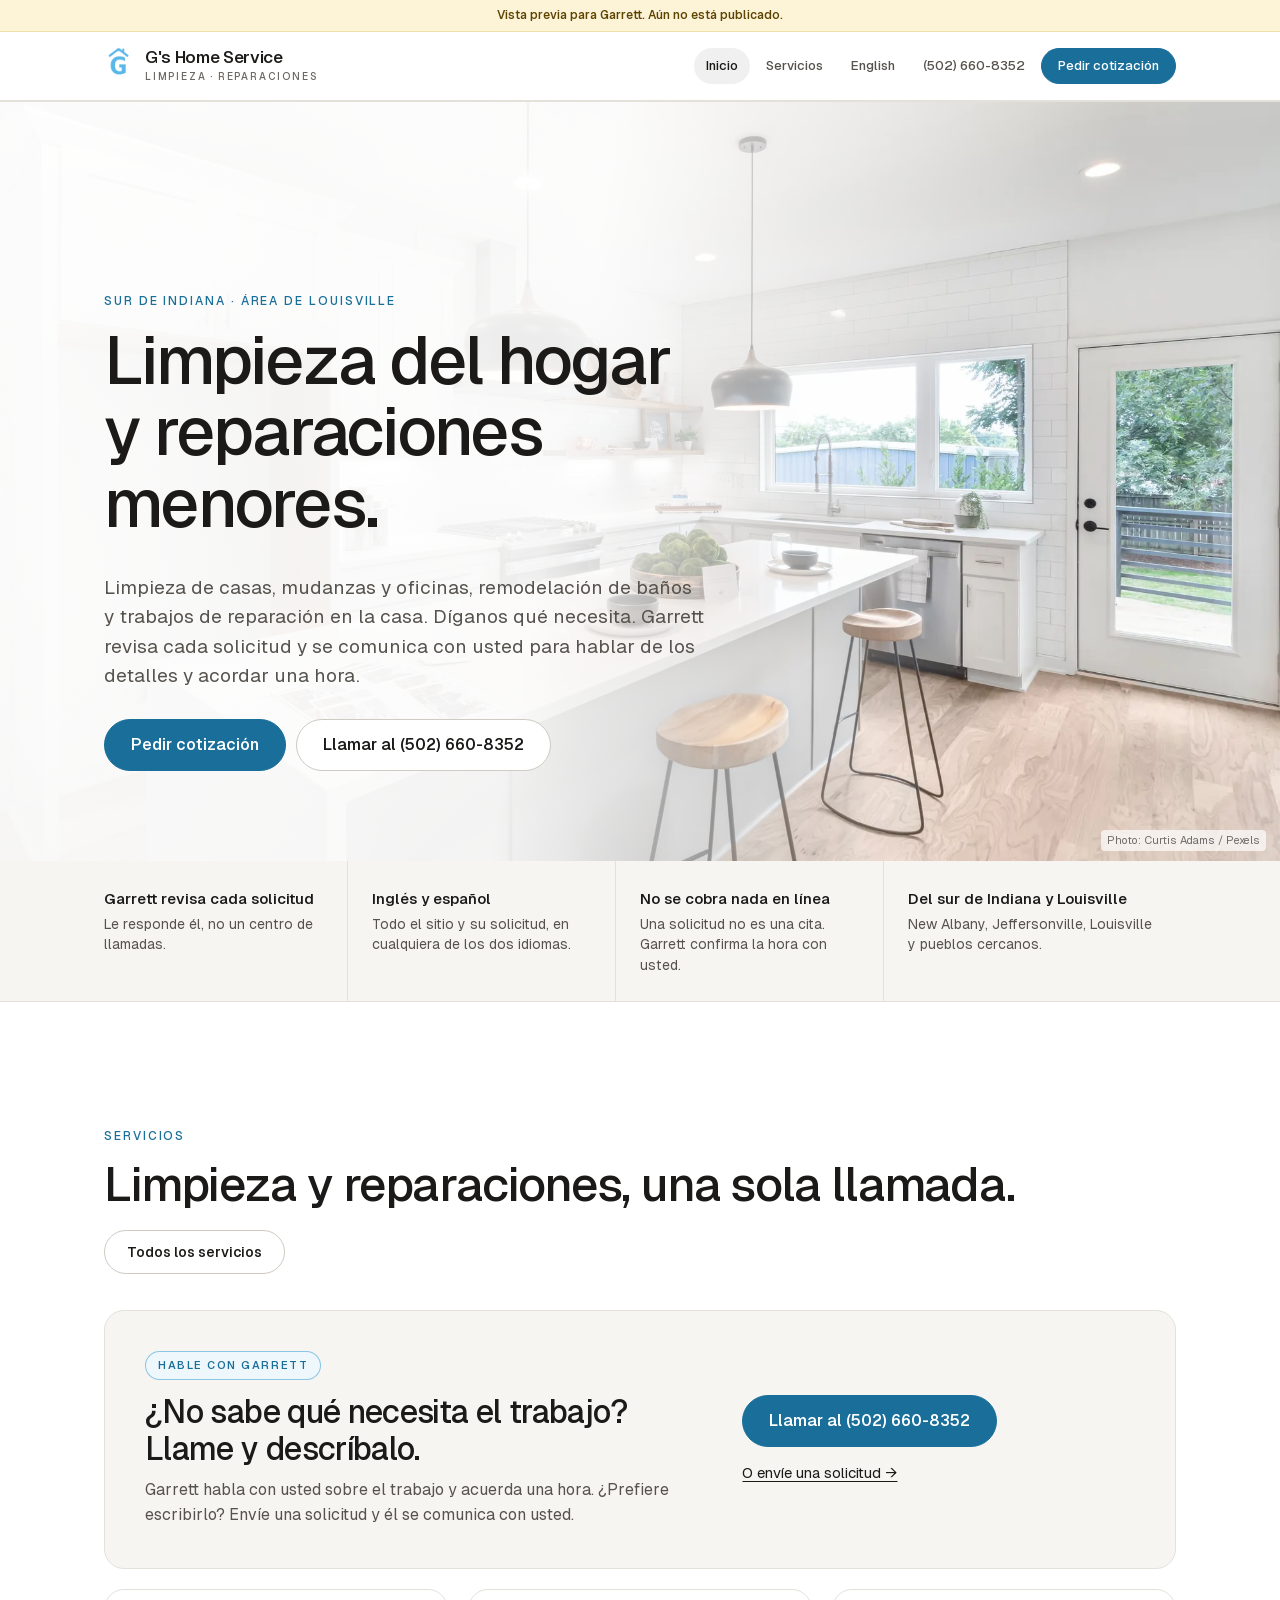
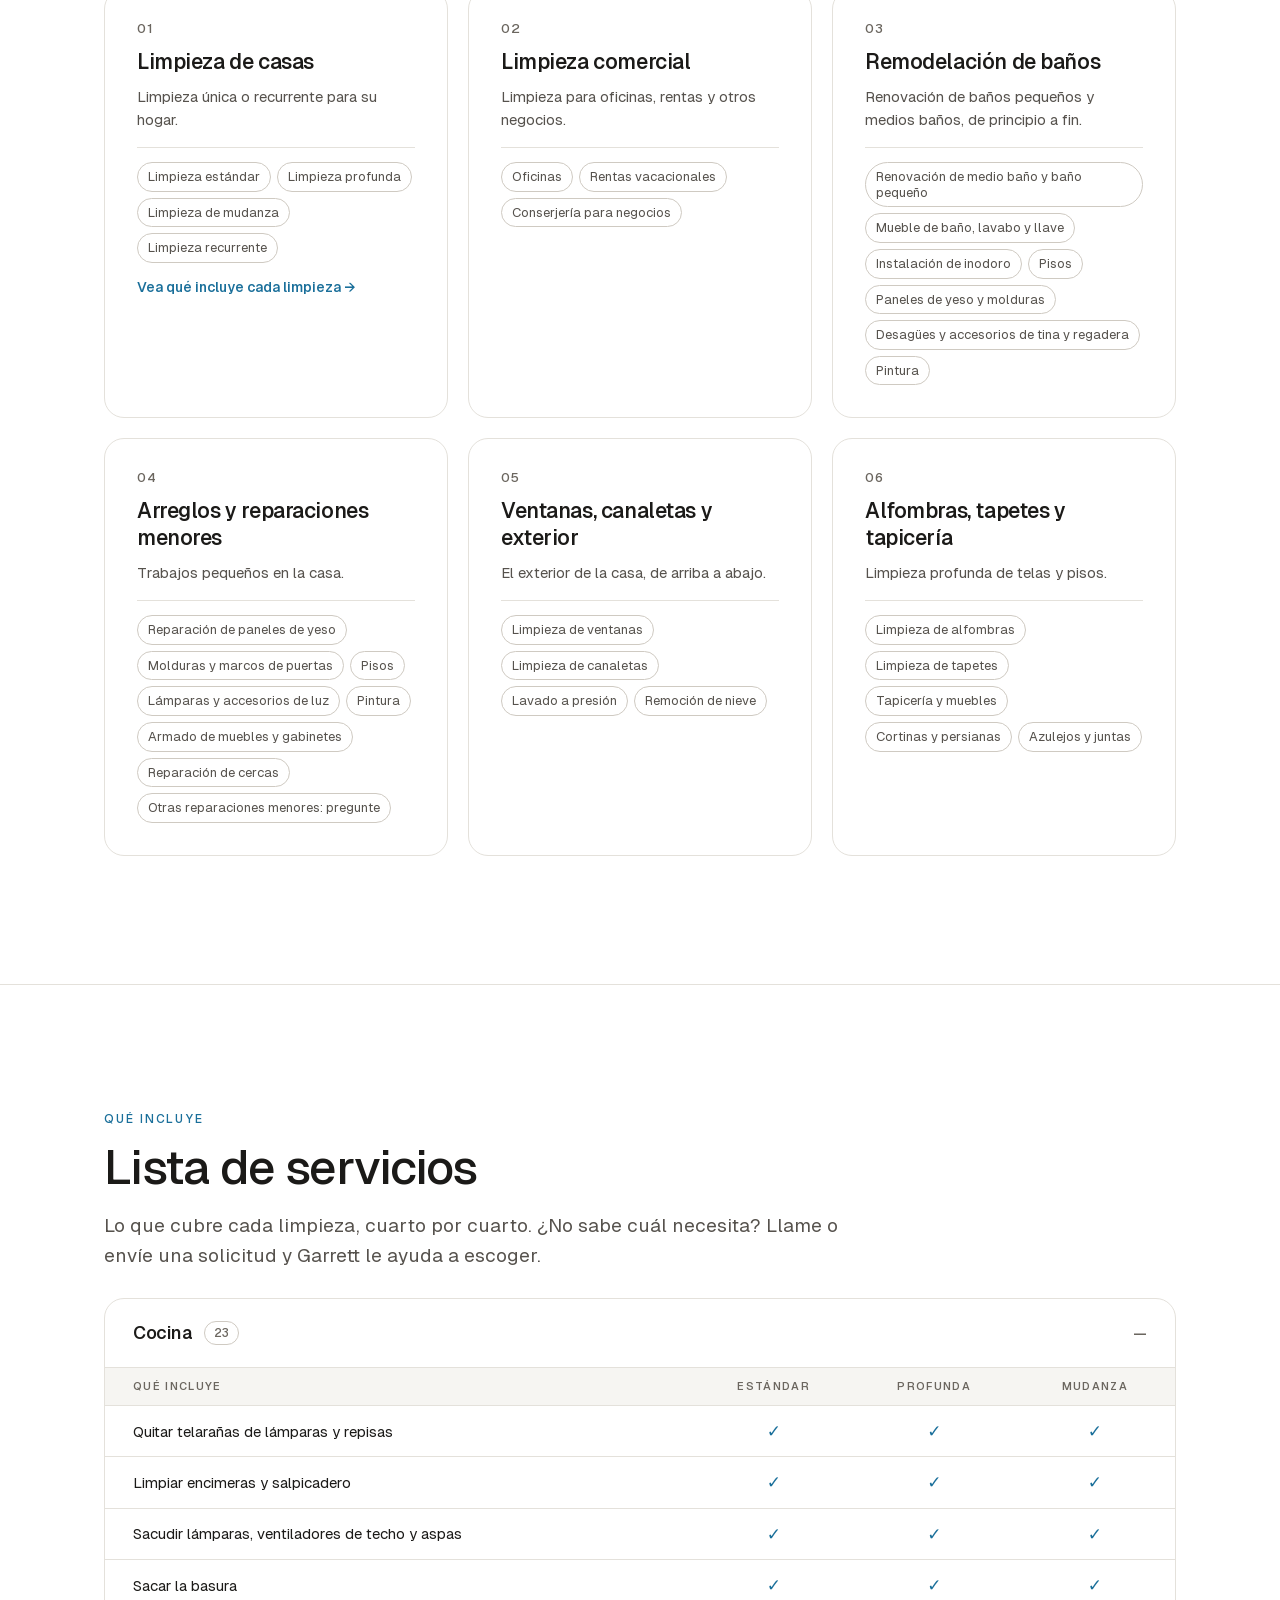
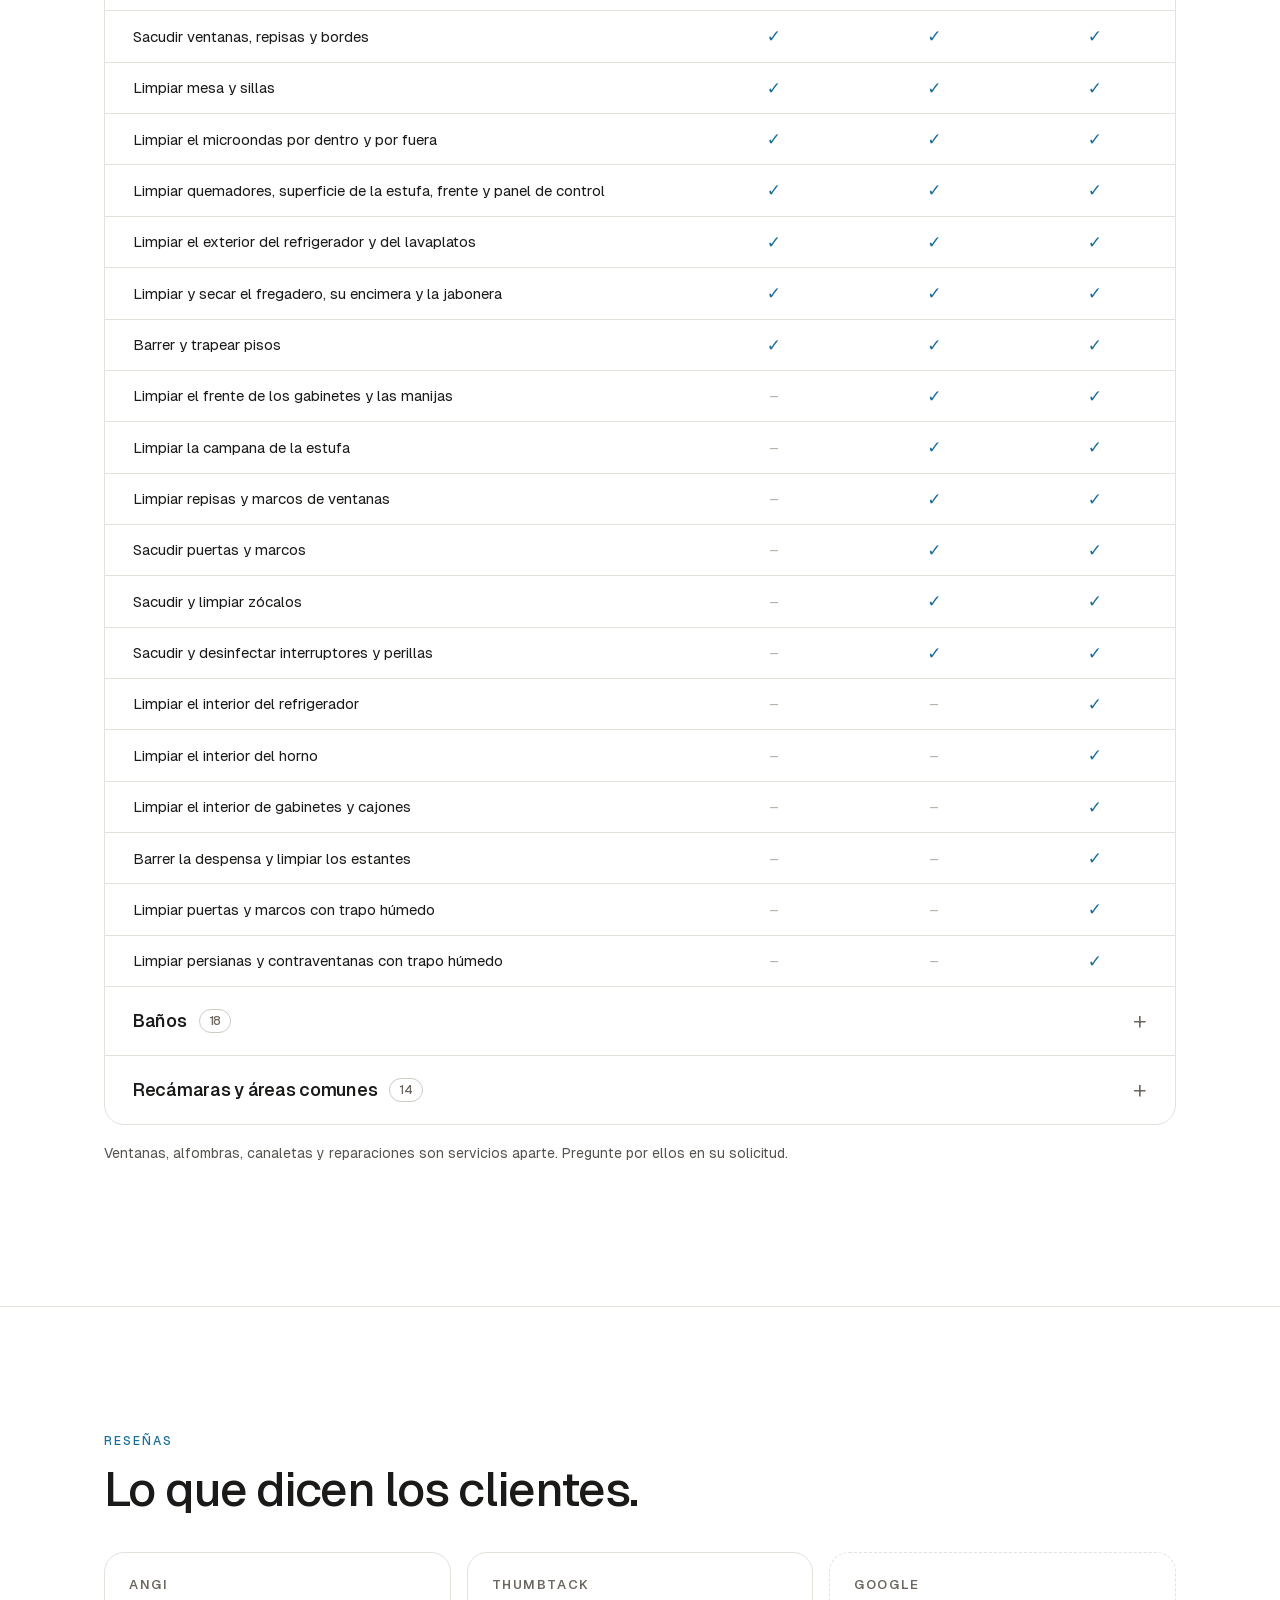
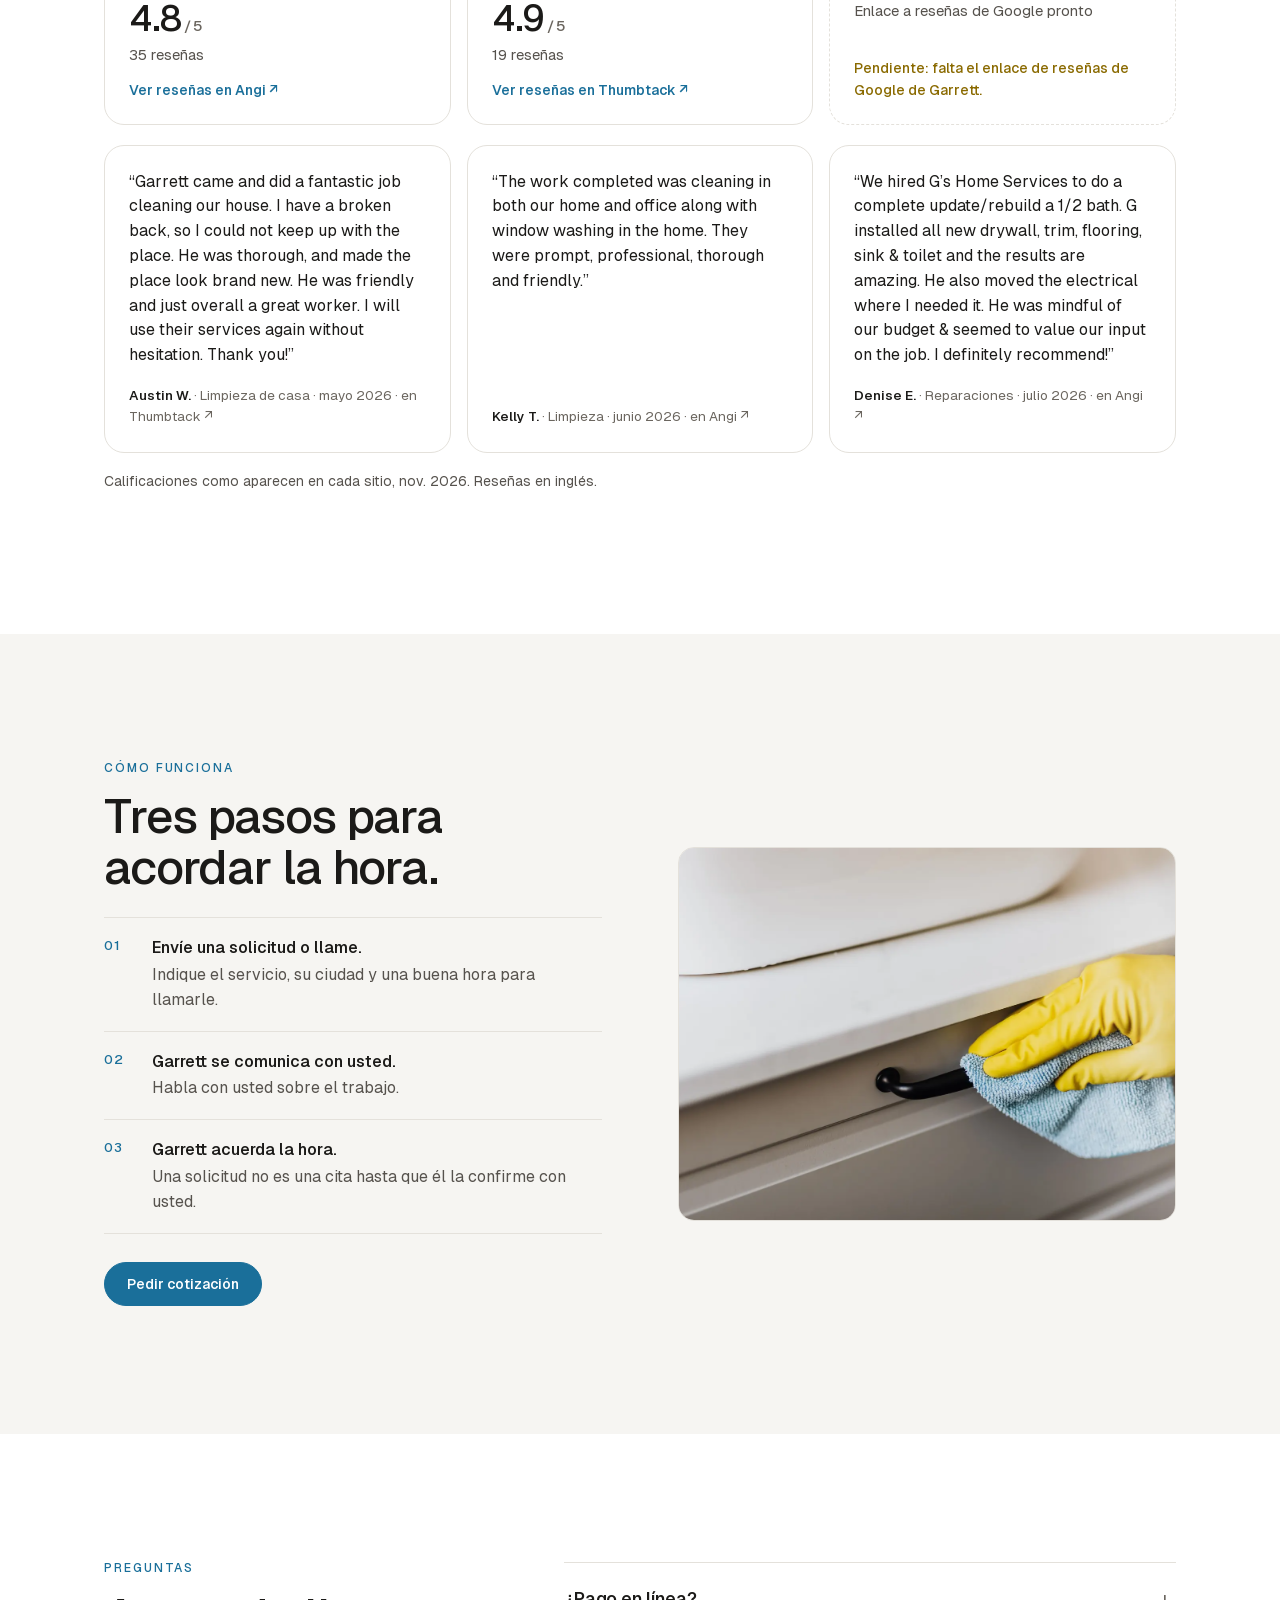
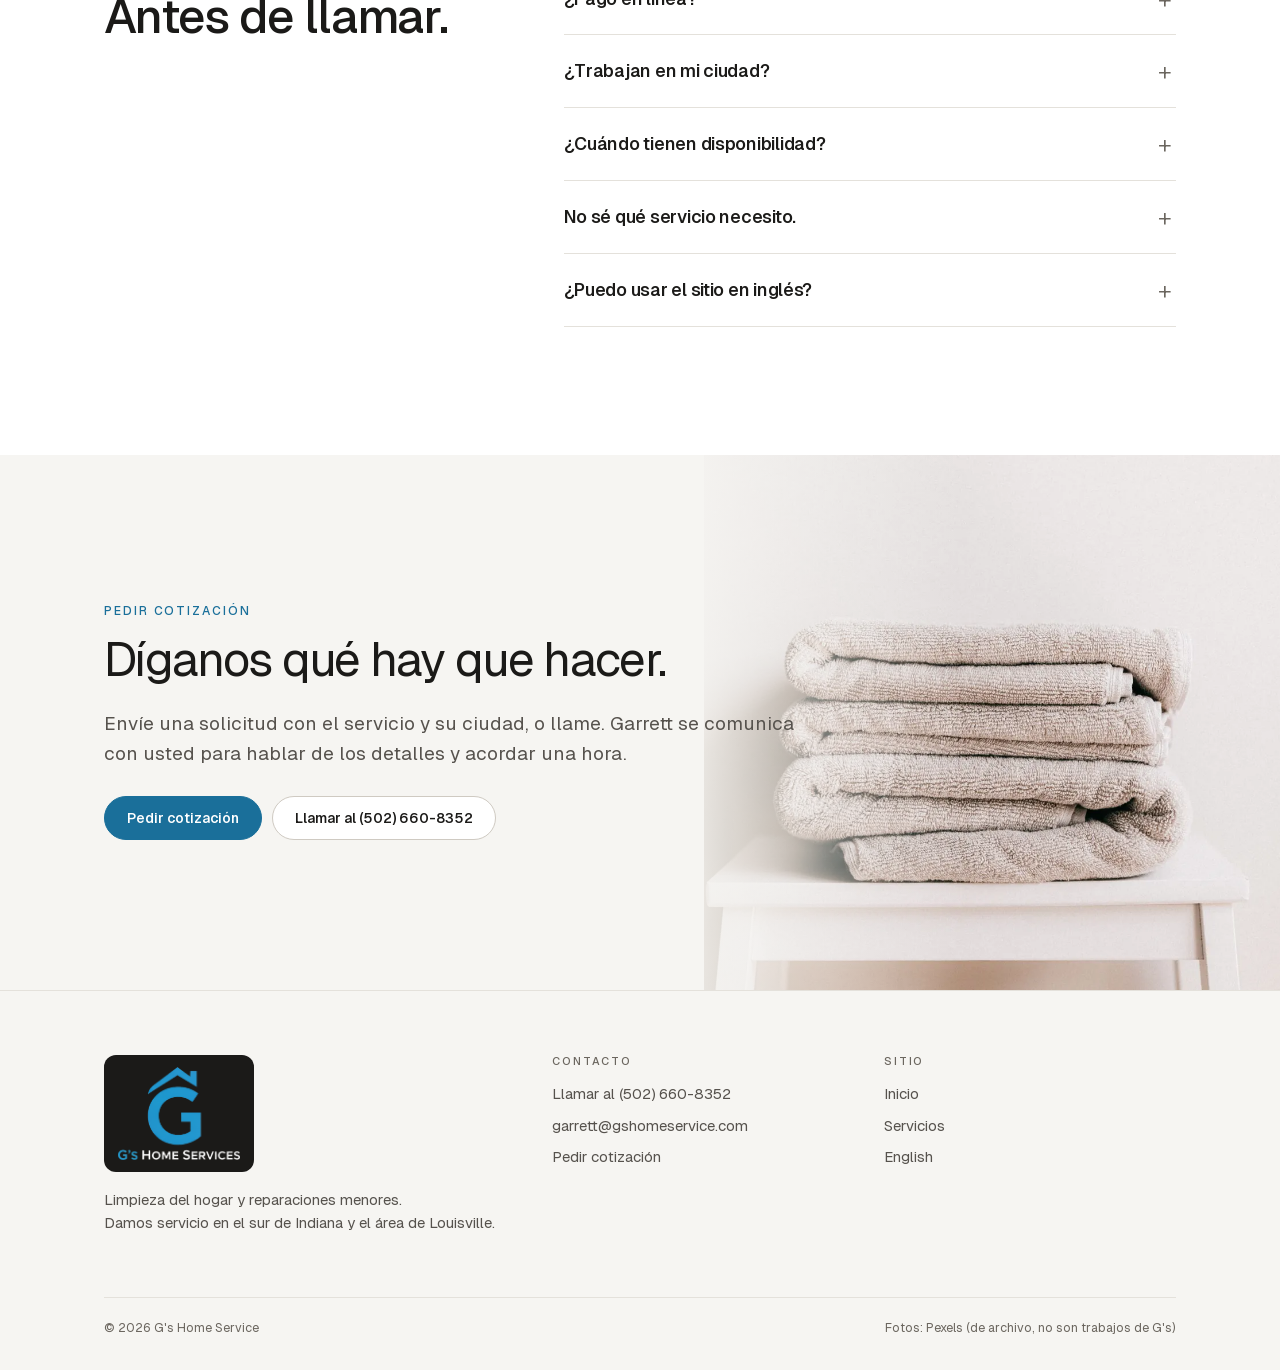
==== commit 3ed803ee: "Services as main category -> sub-categories for every service; add Bathroom remodels Home + services" ====
--- a/es/index.html
+++ b/es/index.html
@@ -31,7 +31,7 @@
 <div class="wrap">
 <span class="eyebrow">Sur de Indiana · Área de Louisville</span>
 <h1>Limpieza del hogar y reparaciones menores.</h1>
-<p class="lede">Limpieza de casas, mudanzas y oficinas, y trabajos de reparación en la casa. Díganos qué necesita. Garrett revisa cada solicitud y se comunica con usted para hablar de los detalles y acordar una hora.</p>
+<p class="lede">Limpieza de casas, mudanzas y oficinas, remodelación de baños y trabajos de reparación en la casa. Díganos qué necesita. Garrett revisa cada solicitud y se comunica con usted para hablar de los detalles y acordar una hora.</p>
 <div class="actions"><a class="btn big" href="solicitar.html">Pedir cotización</a><a class="btn big line-light" href="tel:+15026608352">Llamar al (502) 660-8352</a></div>
 </div>
 <span class="credit">Photo: Curtis Adams / Pexels</span>
@@ -51,7 +51,9 @@
 <p>Garrett habla con usted sobre el trabajo y acuerda una hora. ¿Prefiere escribirlo? Envíe una solicitud y él se comunica con usted.</p></div>
 <div class="fd-card-actions"><a class="btn big" href="tel:+15026608352">Llamar al (502) 660-8352</a><a class="fd-card-link" href="solicitar.html">O envíe una solicitud →</a></div>
 </div>
-<ul class="offer-grid"><li class="offer"><span class="num">01</span><h3>Limpieza de casas</h3><p>Limpieza única o recurrente para su hogar.</p></li><li class="offer"><span class="num">02</span><h3>Limpieza de mudanza</h3><p>Empiece de cero en su nuevo hogar o deje el anterior listo para el siguiente.</p></li><li class="offer"><span class="num">03</span><h3>Limpieza comercial y de oficinas</h3><p>Limpieza para oficinas, rentas vacacionales y otros negocios.</p></li><li class="offer"><span class="num">04</span><h3>Arreglos y reparaciones menores</h3><p>Paneles de yeso, molduras, pisos, accesorios y otros trabajos pequeños en la casa.</p></li><li class="offer"><span class="num">05</span><h3>Ventanas y canaletas</h3><p>Limpieza de ventanas y de canaletas.</p></li><li class="offer"><span class="num">06</span><h3>Alfombras, tapetes y tapicería</h3><p>Limpieza de alfombras, tapetes, cortinas y persianas.</p></li></ul>
+<!-- svc:start -->
+<ul class="offer-grid"><li class="offer"><span class="num">01</span><h3>Limpieza de casas</h3><p>Limpieza única o recurrente para su hogar.</p><ul class="subs"><li>Limpieza estándar</li><li>Limpieza profunda</li><li>Limpieza de mudanza</li><li>Limpieza recurrente</li></ul><a class="svc-link" href="servicios.html#checklist">Vea qué incluye cada limpieza →</a></li><li class="offer"><span class="num">02</span><h3>Limpieza comercial</h3><p>Limpieza para oficinas, rentas y otros negocios.</p><ul class="subs"><li>Oficinas</li><li>Rentas vacacionales</li><li>Conserjería para negocios</li></ul></li><li class="offer"><span class="num">03</span><h3>Remodelación de baños</h3><p>Renovación de baños pequeños y medios baños, de principio a fin.</p><ul class="subs"><li>Renovación de medio baño y baño pequeño</li><li>Mueble de baño, lavabo y llave</li><li>Instalación de inodoro</li><li>Pisos</li><li>Paneles de yeso y molduras</li><li>Desagües y accesorios de tina y regadera</li><li>Pintura</li></ul></li><li class="offer"><span class="num">04</span><h3>Arreglos y reparaciones menores</h3><p>Trabajos pequeños en la casa.</p><ul class="subs"><li>Reparación de paneles de yeso</li><li>Molduras y marcos de puertas</li><li>Pisos</li><li>Lámparas y accesorios de luz</li><li>Pintura</li><li>Armado de muebles y gabinetes</li><li>Reparación de cercas</li><li>Otras reparaciones menores: pregunte</li></ul></li><li class="offer"><span class="num">05</span><h3>Ventanas, canaletas y exterior</h3><p>El exterior de la casa, de arriba a abajo.</p><ul class="subs"><li>Limpieza de ventanas</li><li>Limpieza de canaletas</li><li>Lavado a presión</li><li>Remoción de nieve</li></ul></li><li class="offer"><span class="num">06</span><h3>Alfombras, tapetes y tapicería</h3><p>Limpieza profunda de telas y pisos.</p><ul class="subs"><li>Limpieza de alfombras</li><li>Limpieza de tapetes</li><li>Tapicería y muebles</li><li>Cortinas y persianas</li><li>Azulejos y juntas</li></ul></li></ul>
+<!-- svc:end -->
 </div></section>
 <!-- checklist:start (from gshomeservice.com, see checklist/build_checklist.py) -->
 <section class="checklist" id="checklist"><div class="wrap">
--- a/styles.css
+++ b/styles.css
@@ -266,3 +266,8 @@
 .reviews .small{margin-top:18px}
 @media(max-width:860px){.rv-plat,.rv-quotes{grid-template-columns:1fr}}
 .reviews{border-top:1px solid var(--line)}
+/* sub-categories under each main service */
+.offer .subs{list-style:none;margin:16px 0 0;padding:14px 0 0;border-top:1px solid var(--line);display:flex;flex-wrap:wrap;gap:6px;width:100%}
+.offer .subs li{font-size:13px;line-height:1.2;color:var(--ink2);border:1px solid var(--line2);border-radius:var(--pill);padding:6px 10px;background:#fff}
+.offer .svc-link{margin-top:14px;font-size:14px;font-weight:550;color:var(--blue-ink);text-decoration:none}
+.offer .svc-link:hover{text-decoration:underline}
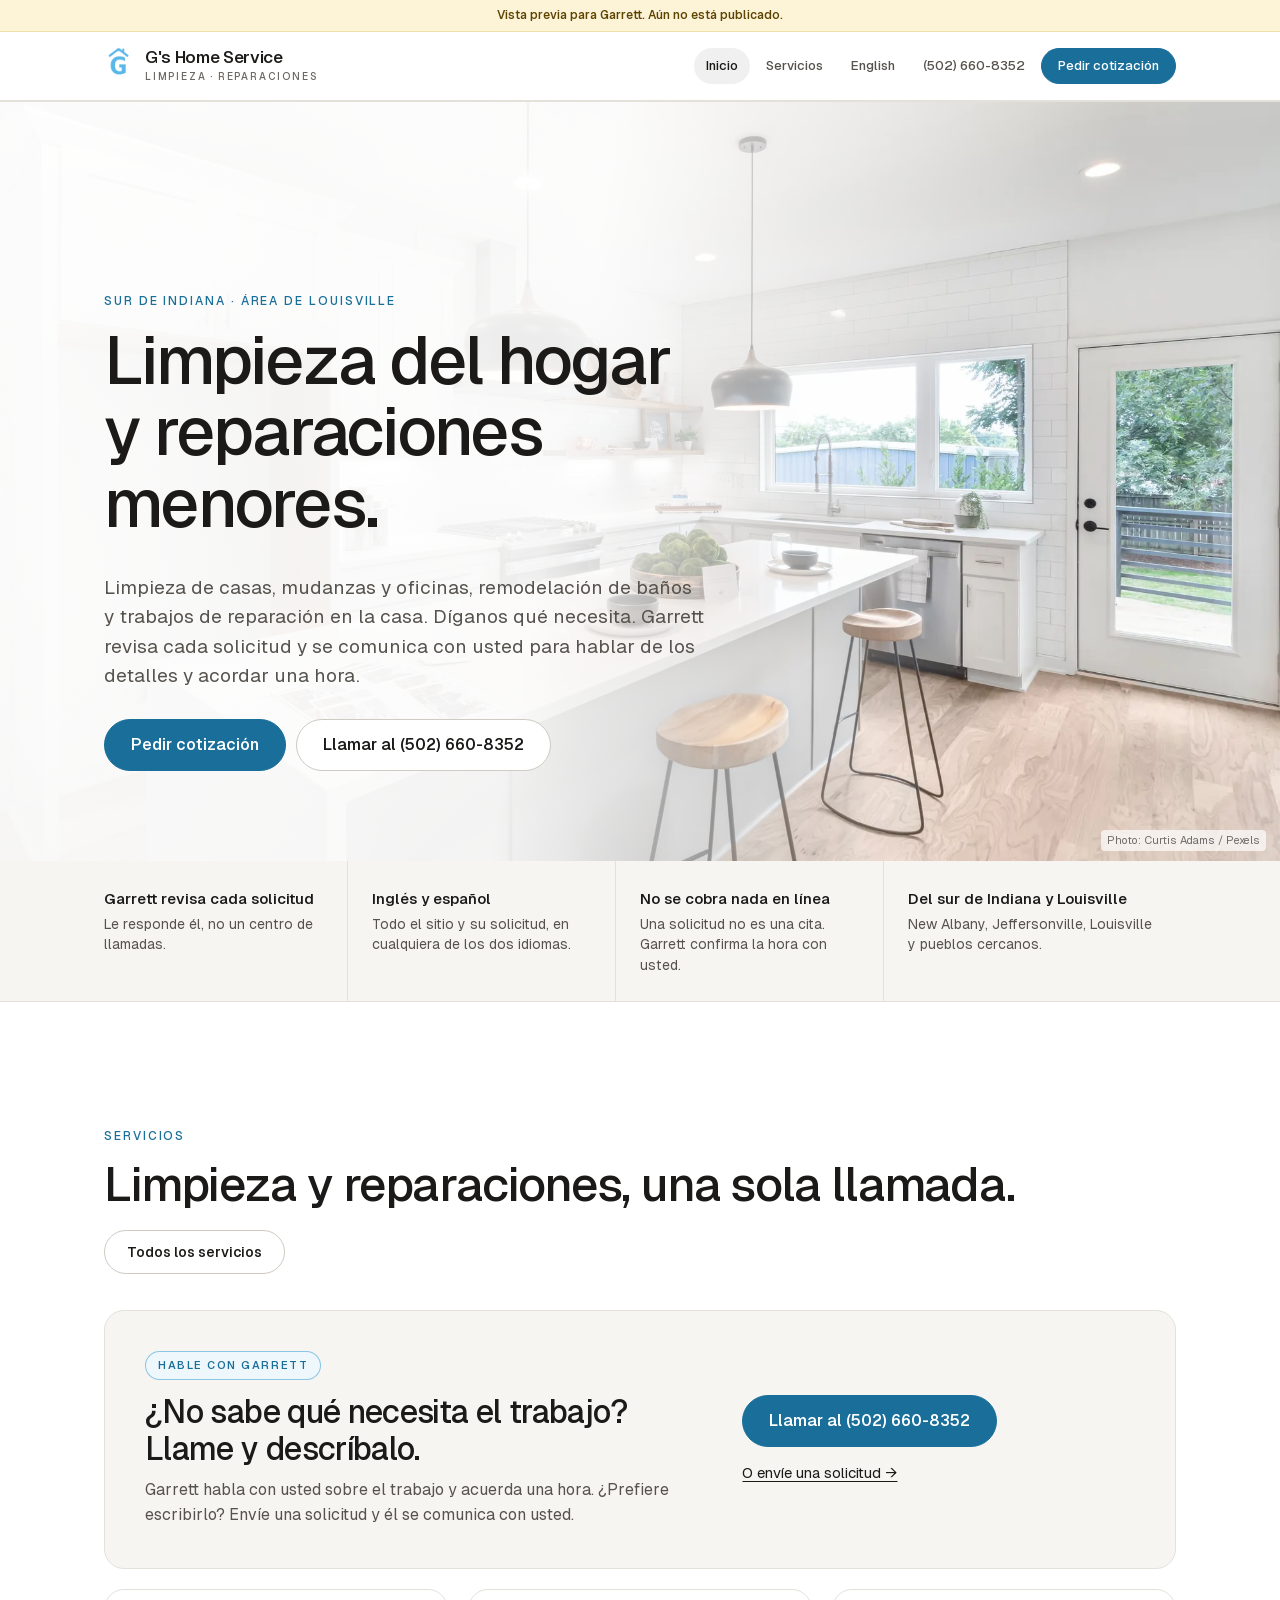
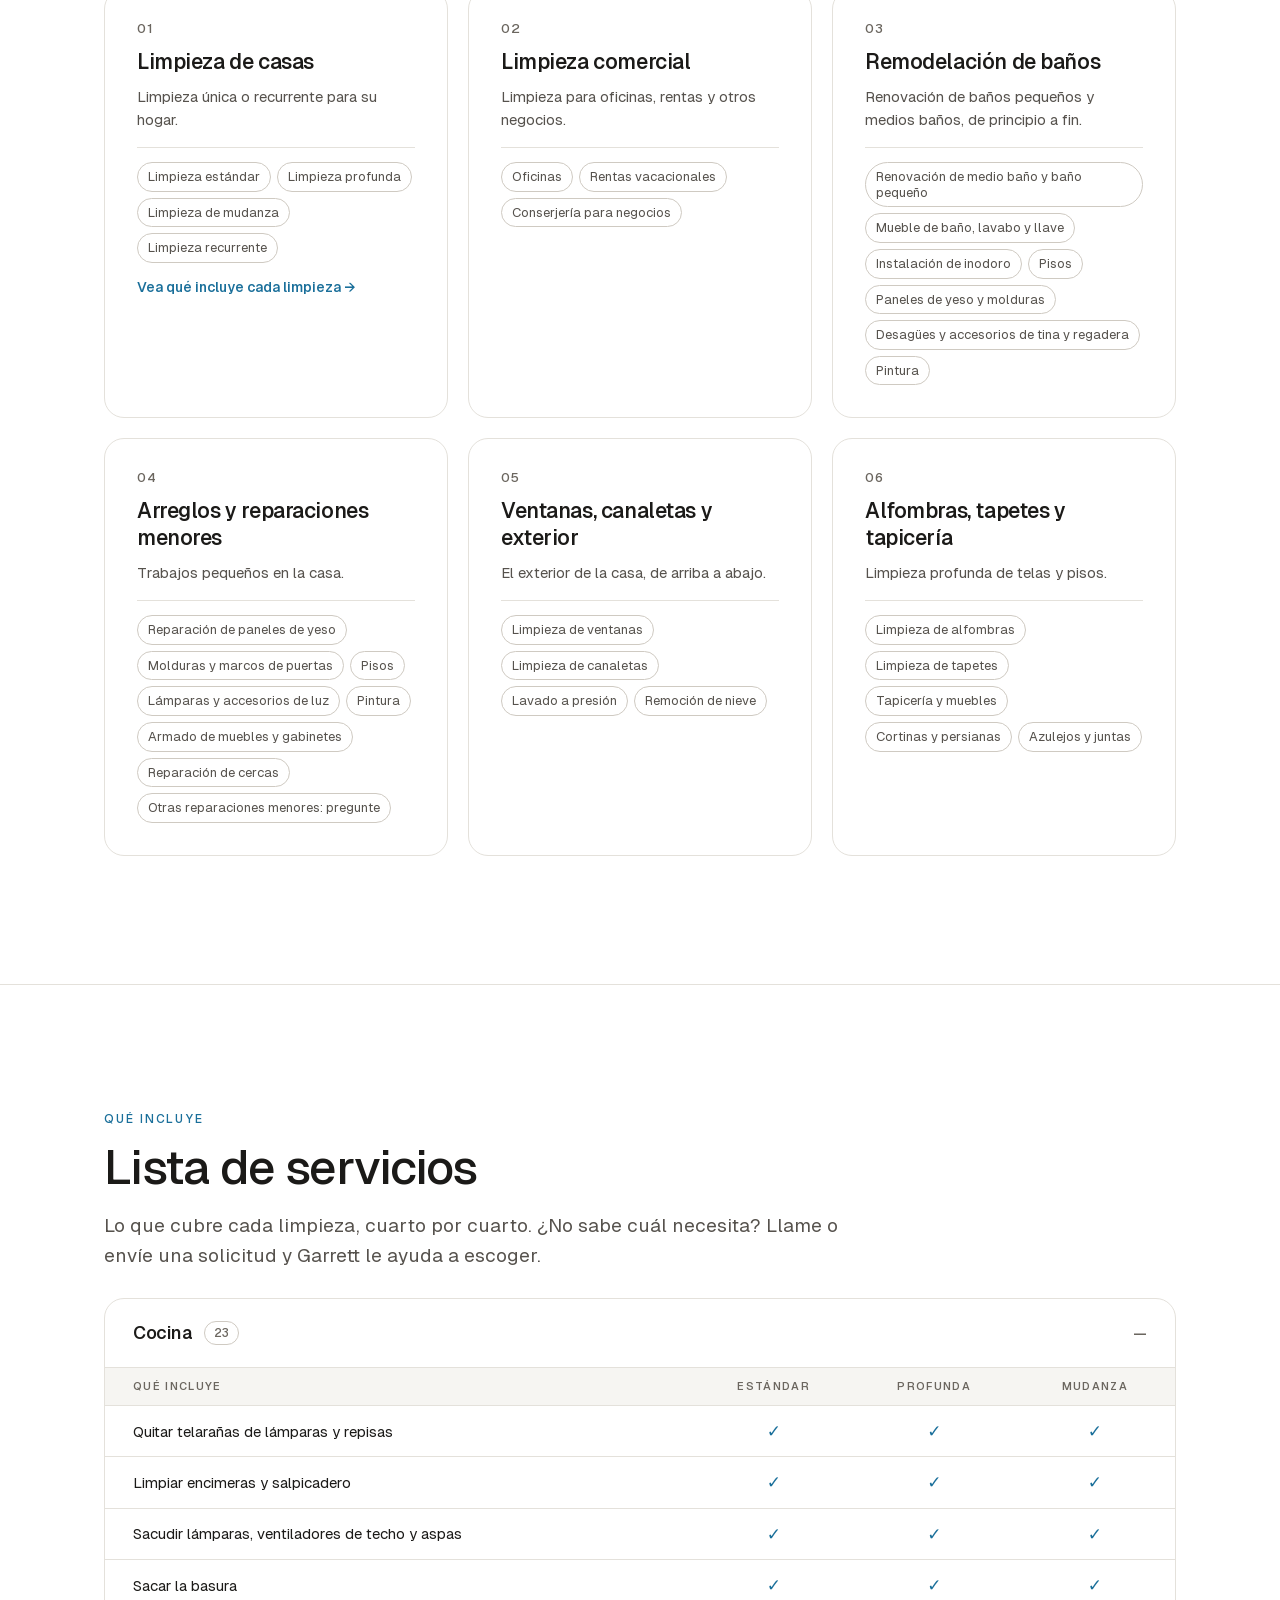
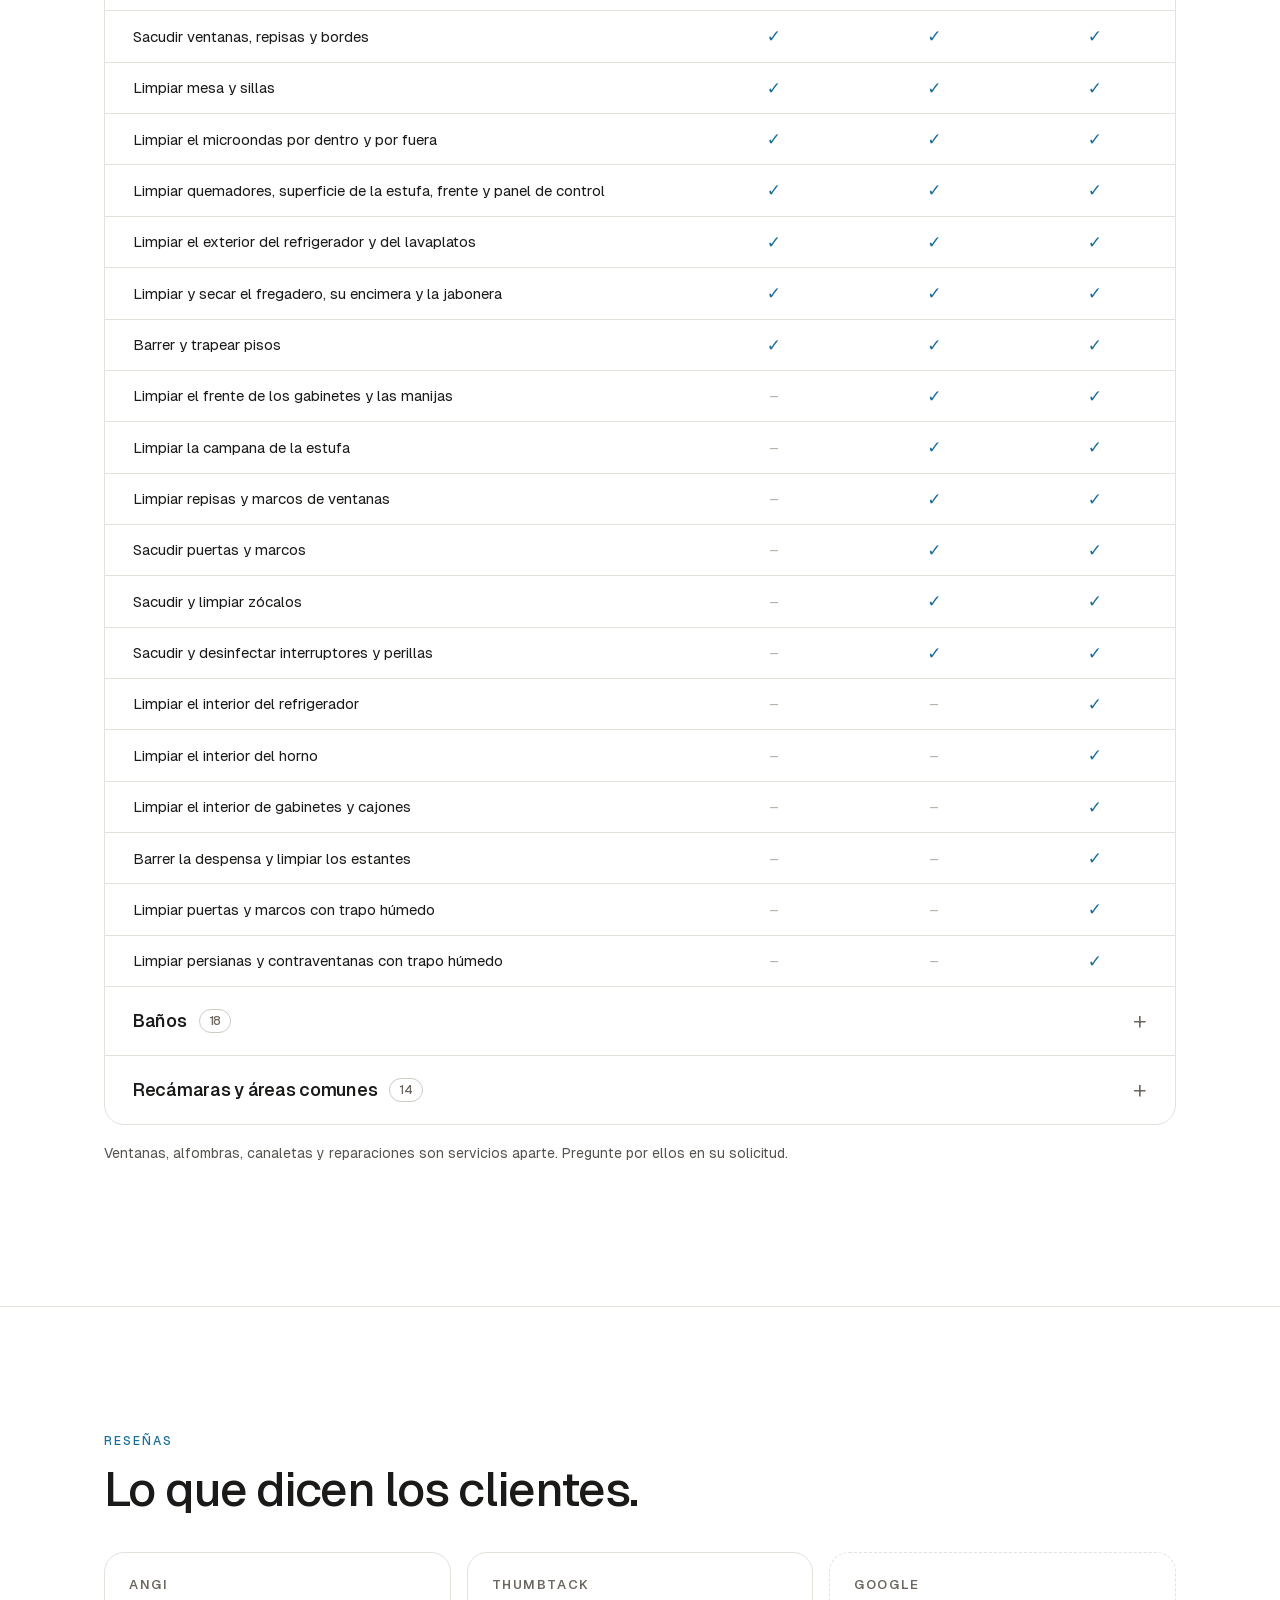
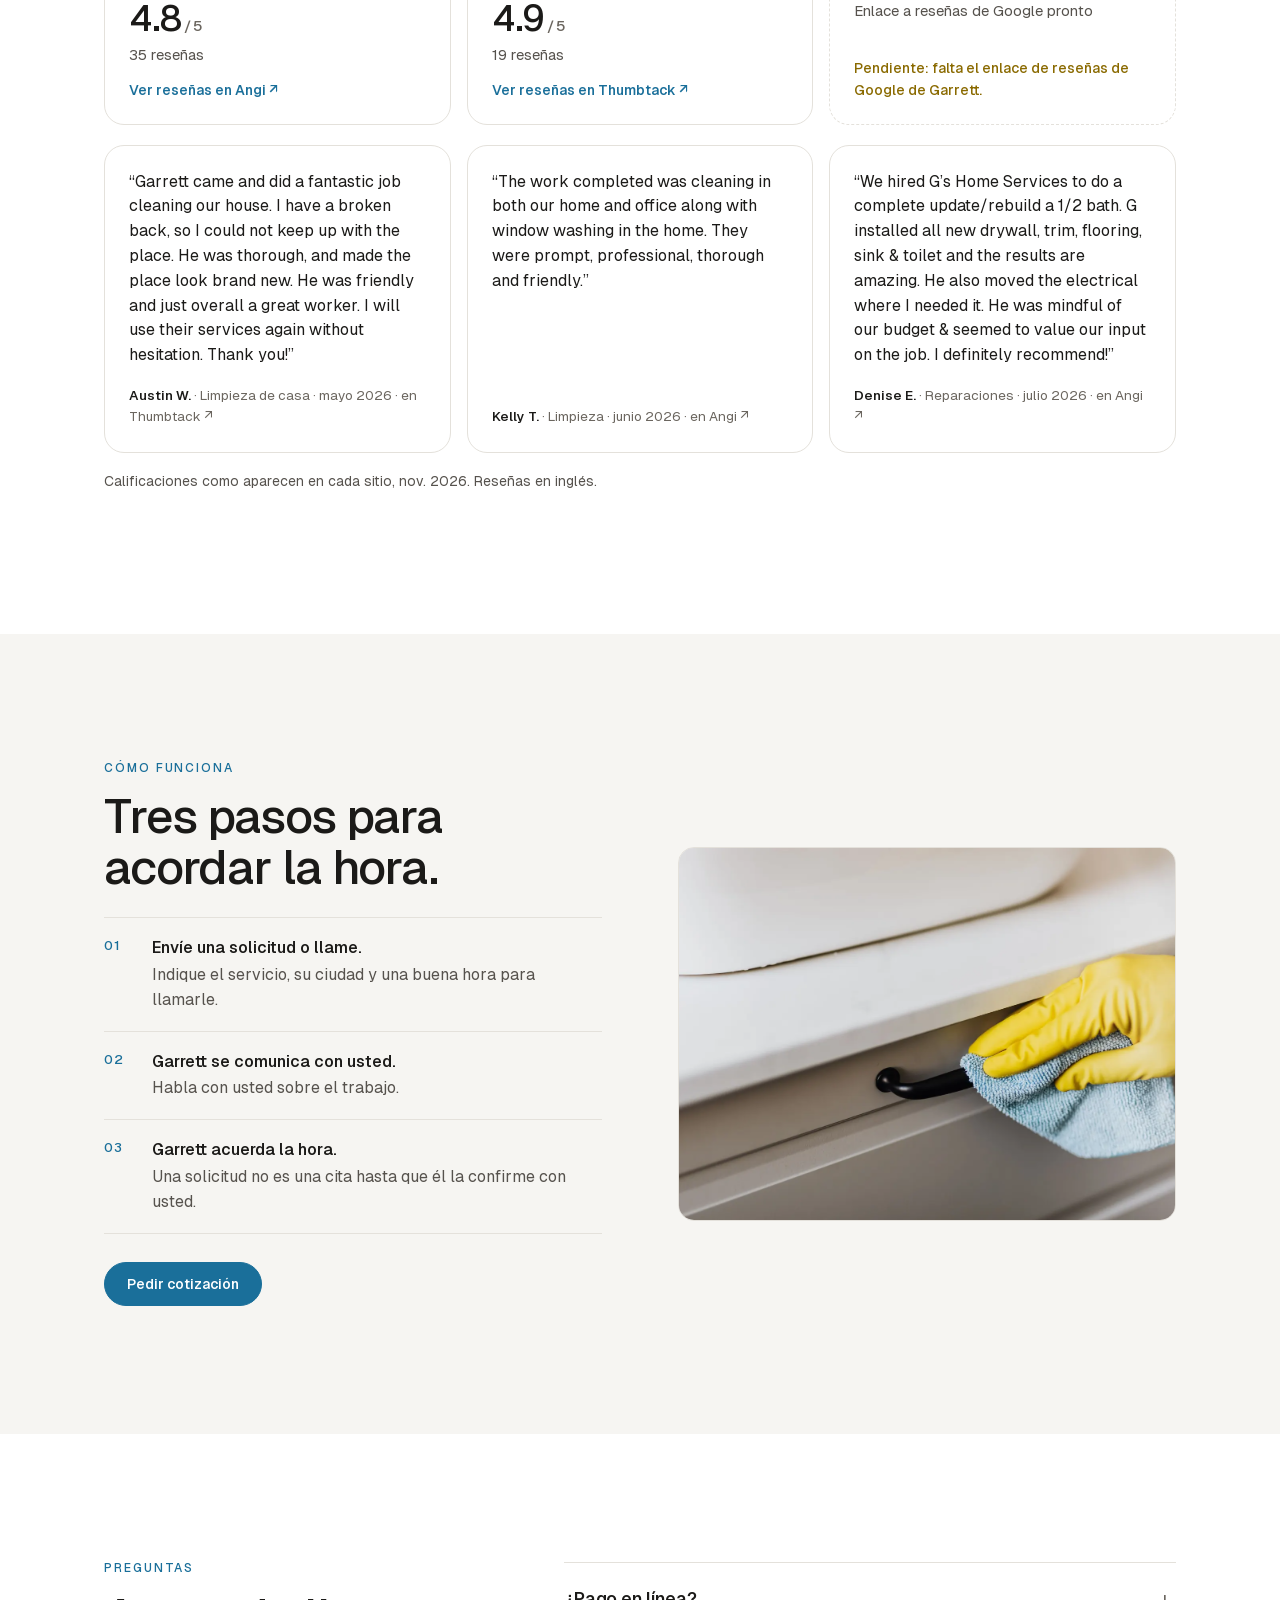
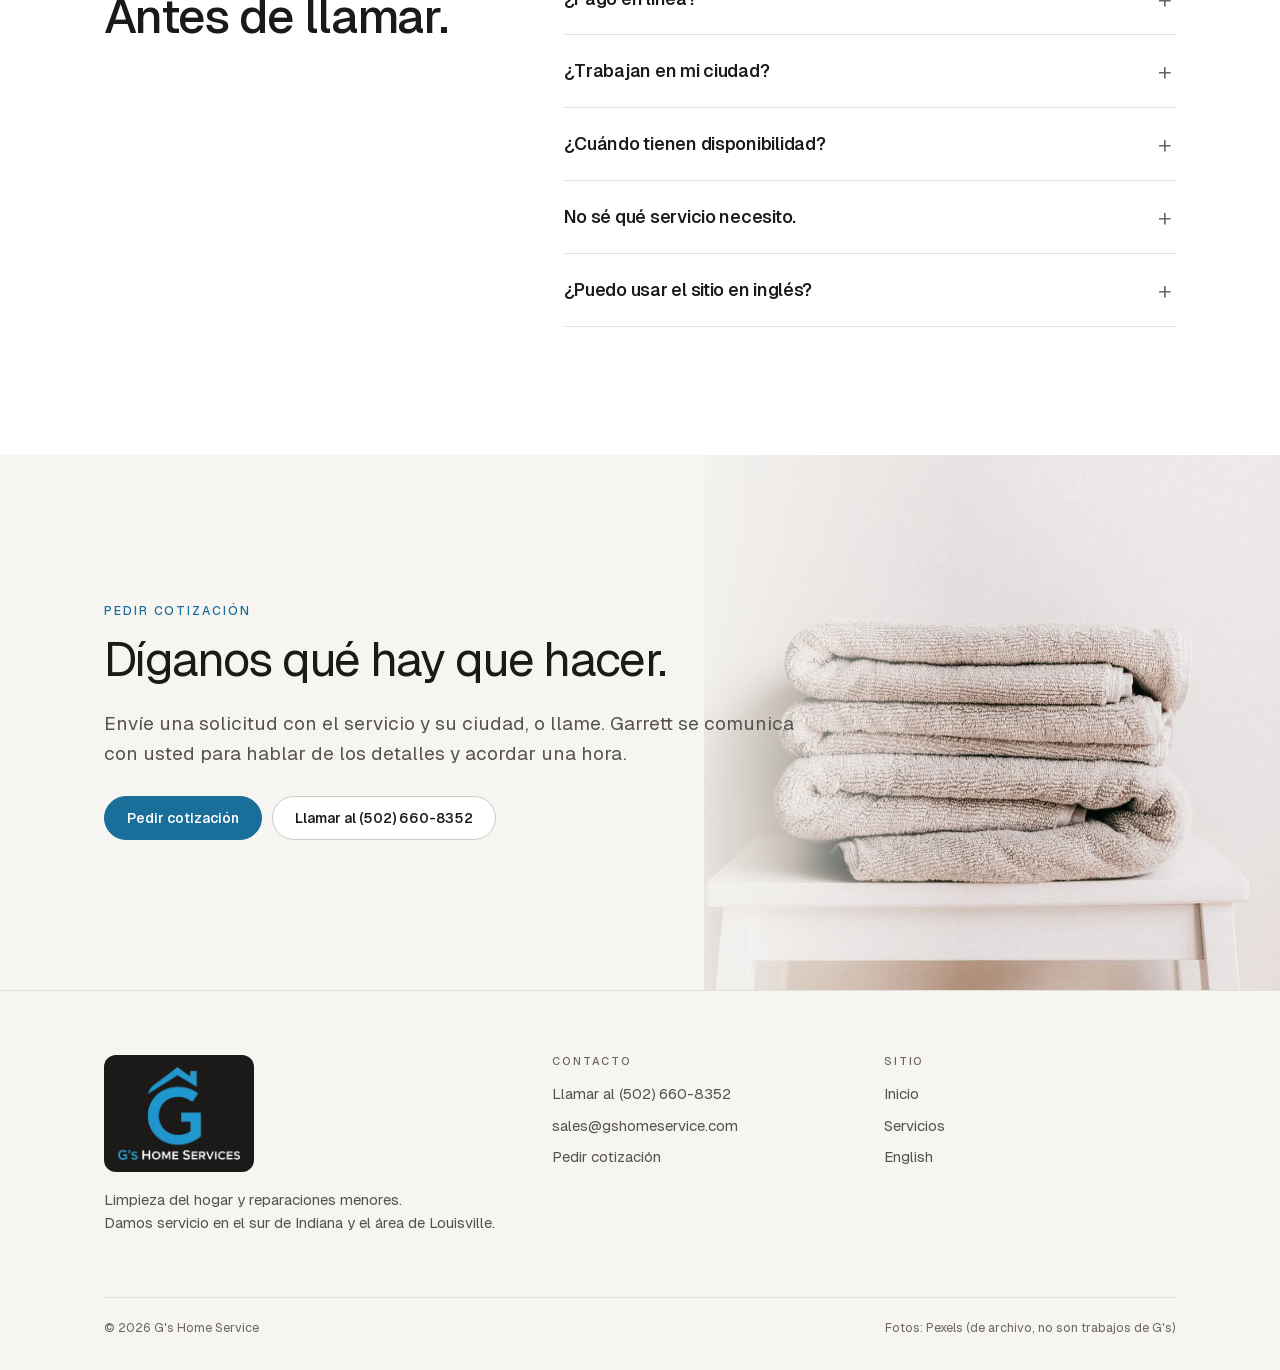
==== commit 691ecd03: "Contact email: sales@gshomeservice.com (Jacob, Nov 5)" ====
--- a/es/index.html
+++ b/es/index.html
@@ -167,7 +167,7 @@
 <footer><div class="wrap">
 <div class="grid">
 <div><img class="flogo" src="../assets/gs-logo.png" alt="G's Home Service" width="150" height="114"><p>Limpieza del hogar y reparaciones menores.<br>Damos servicio en el sur de Indiana y el área de Louisville.</p></div>
-<div><h2 class="fh">Contacto</h2><ul><li><a href="tel:+15026608352">Llamar al (502) 660-8352</a></li><li><a href="mailto:garrett@gshomeservice.com">garrett@gshomeservice.com</a></li><li><a href="solicitar.html">Pedir cotización</a></li></ul></div>
+<div><h2 class="fh">Contacto</h2><ul><li><a href="tel:+15026608352">Llamar al (502) 660-8352</a></li><li><a href="mailto:sales@gshomeservice.com">sales@gshomeservice.com</a></li><li><a href="solicitar.html">Pedir cotización</a></li></ul></div>
 <div><h2 class="fh">Sitio</h2><ul><li><a href="index.html">Inicio</a></li><li><a href="servicios.html">Servicios</a></li><li><a href="../index.html">English</a></li></ul></div>
 </div>
 <div class="legal"><span>© 2026 G's Home Service</span><span>Fotos: Pexels (de archivo, no son trabajos de G's)</span></div>
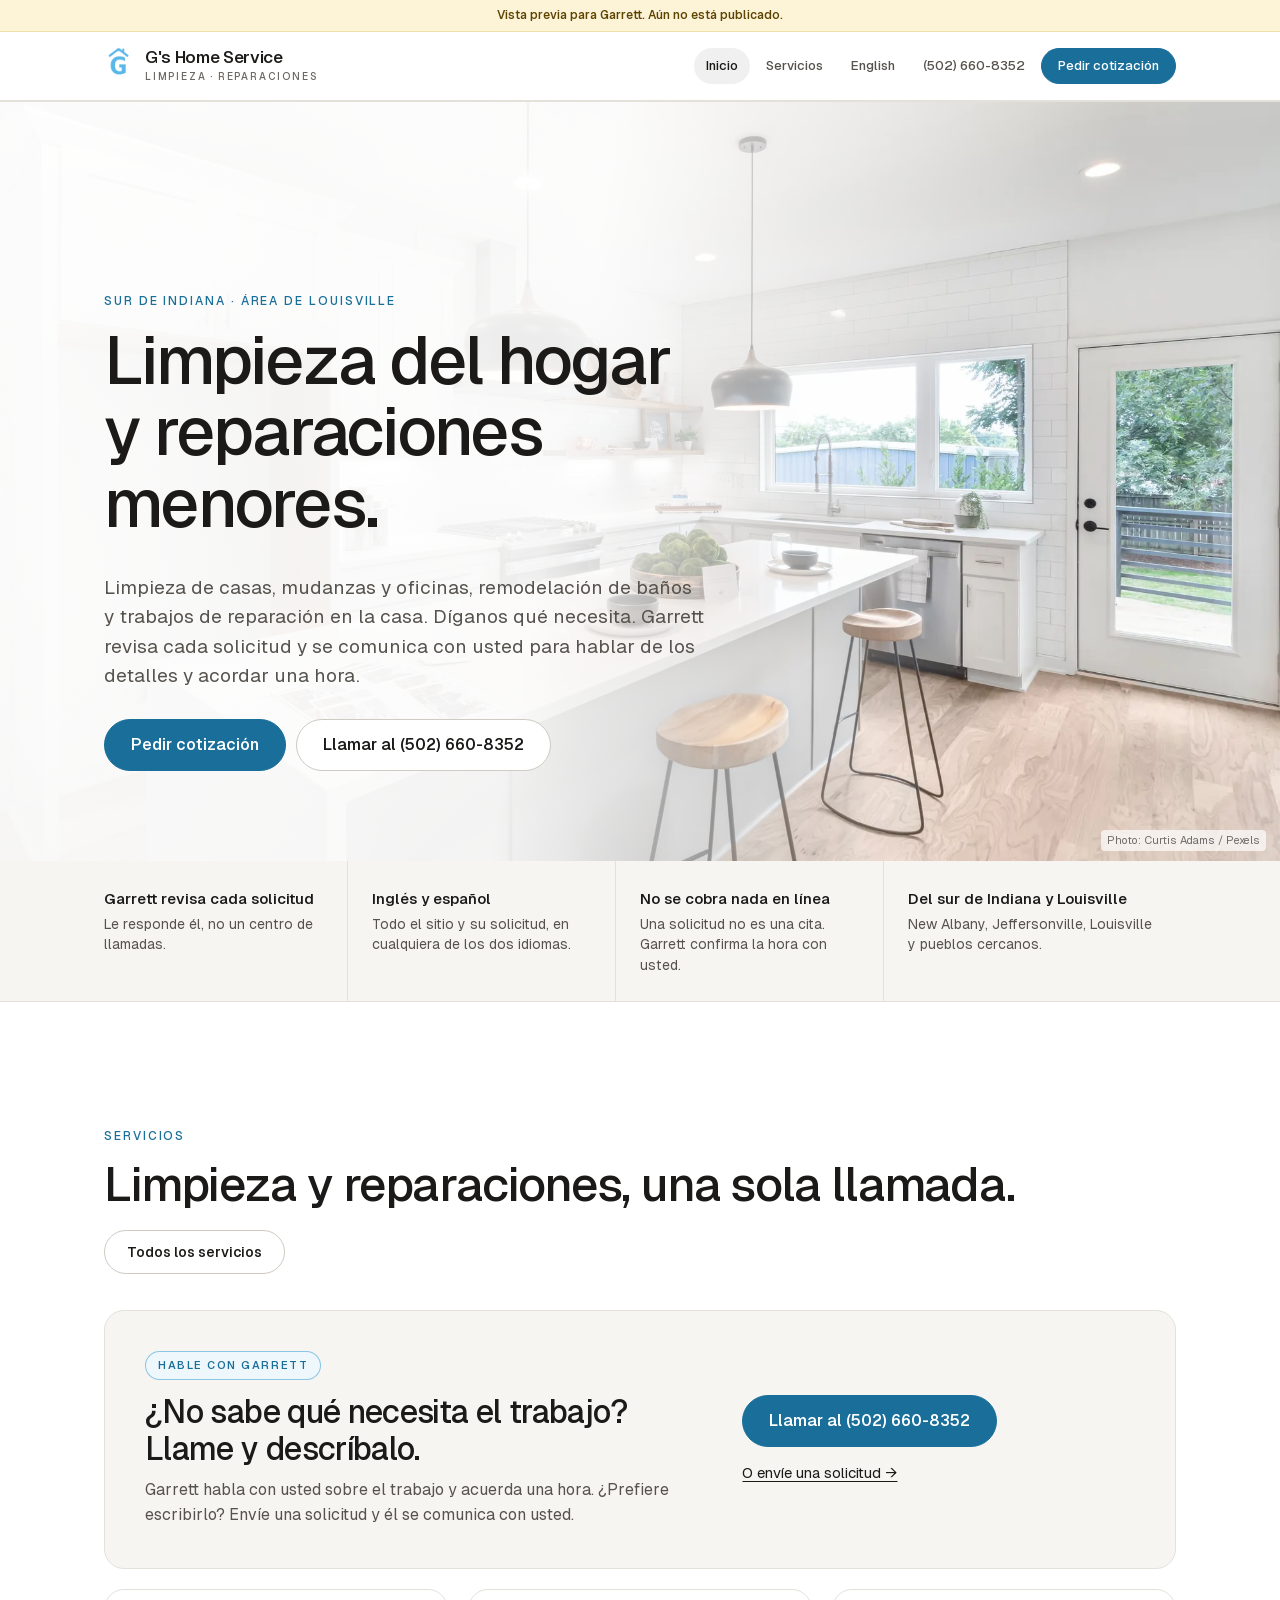
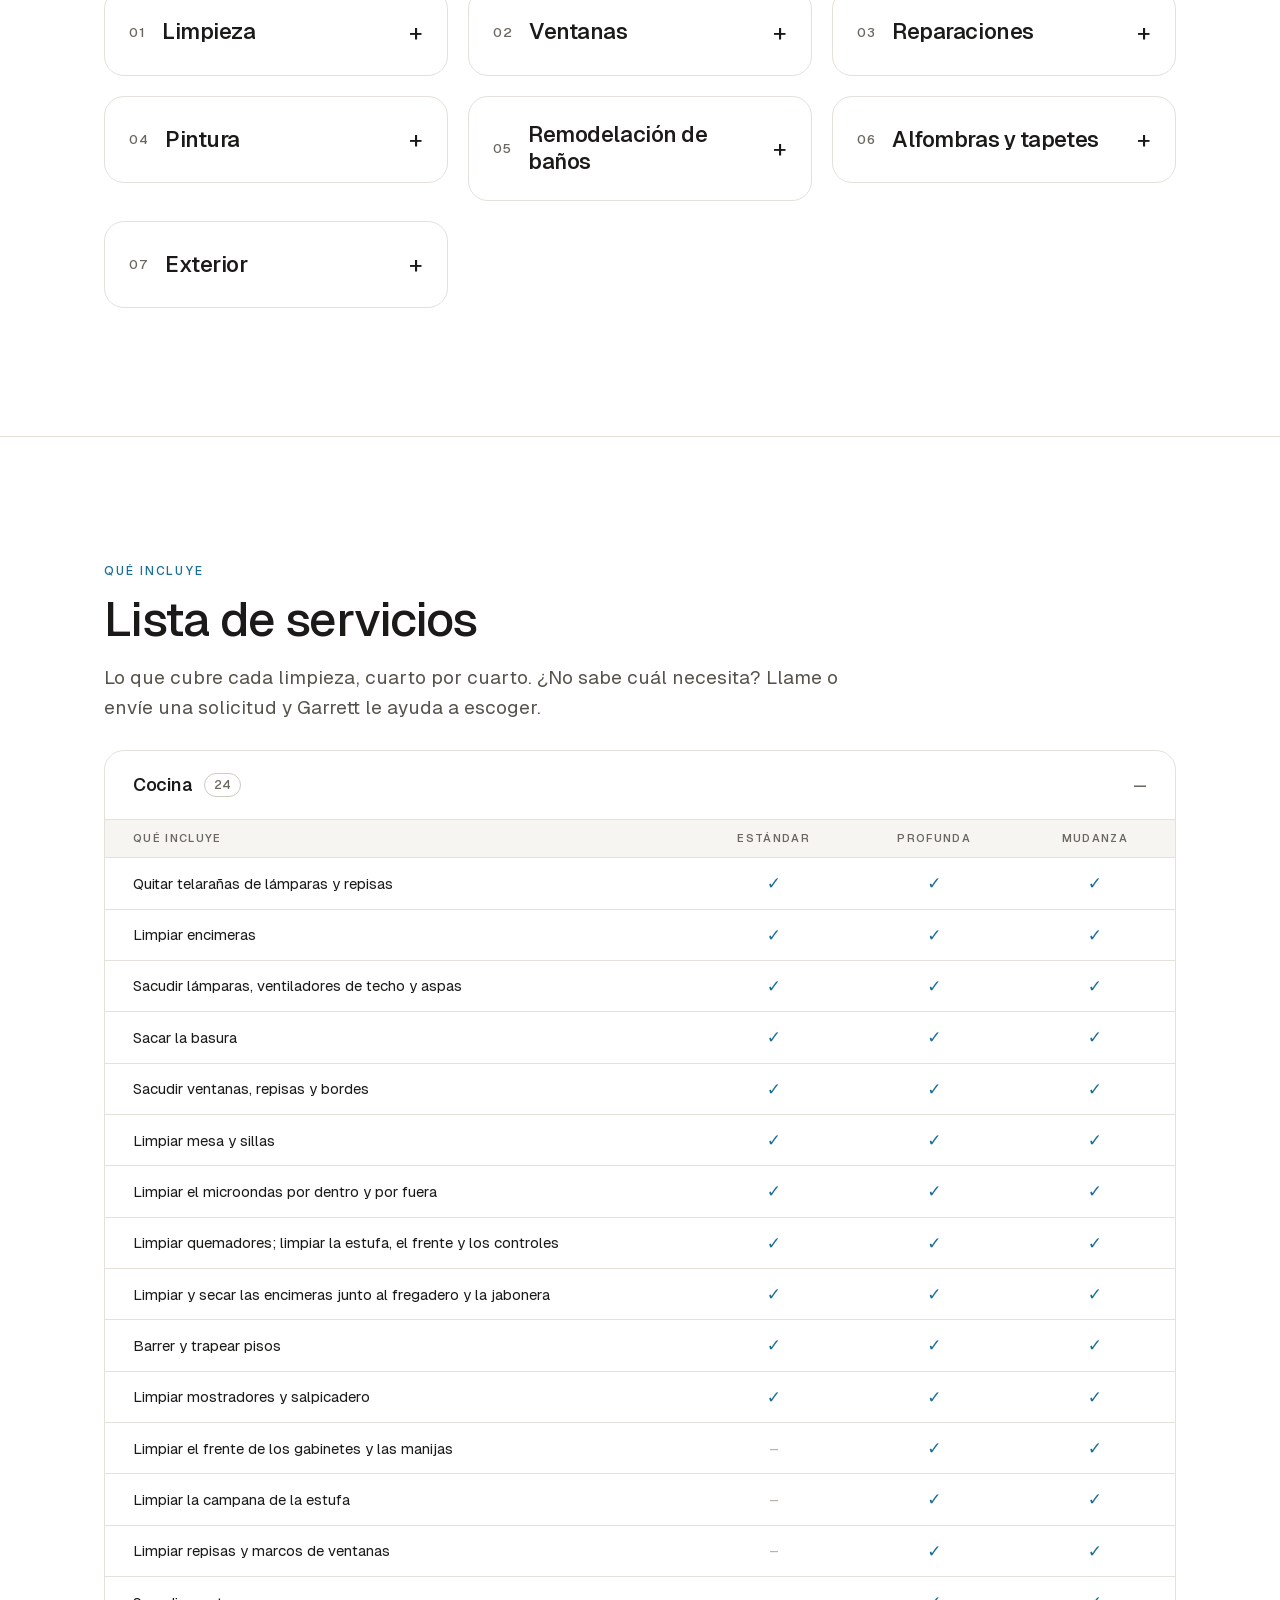
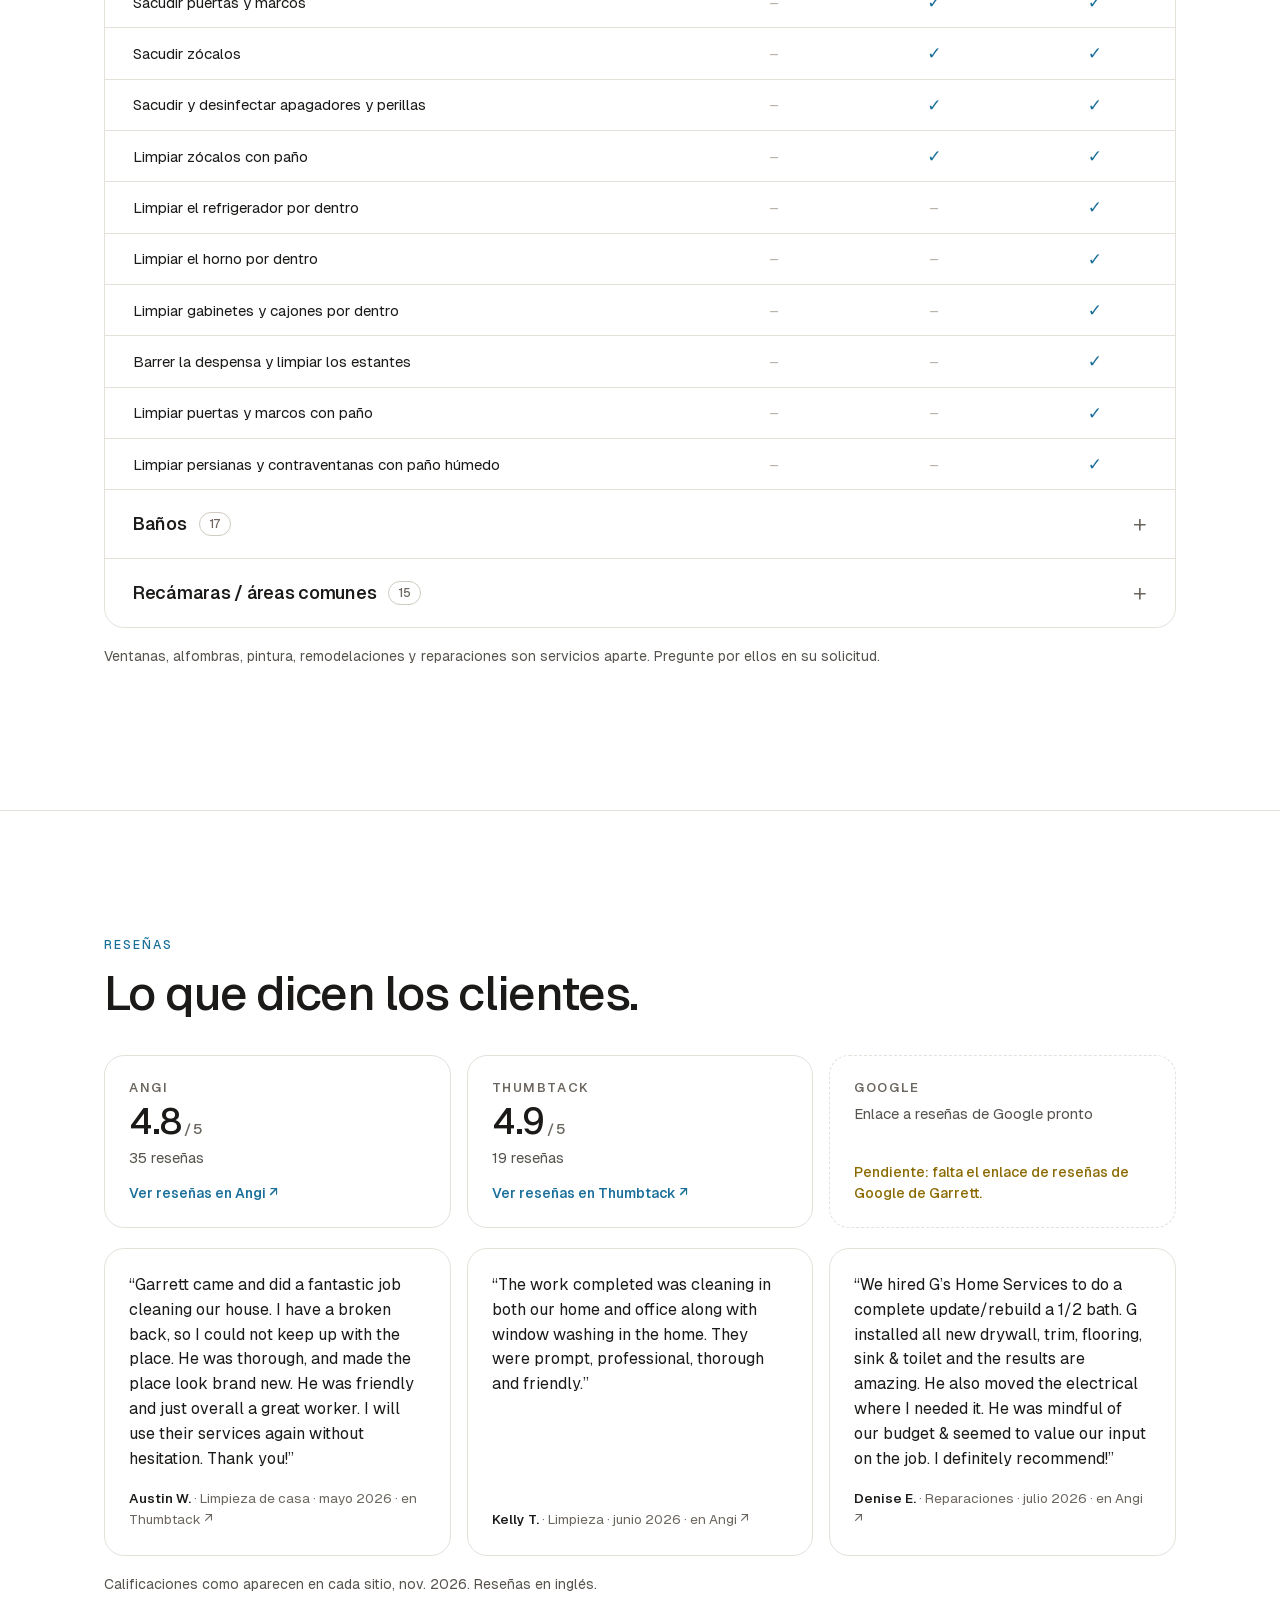
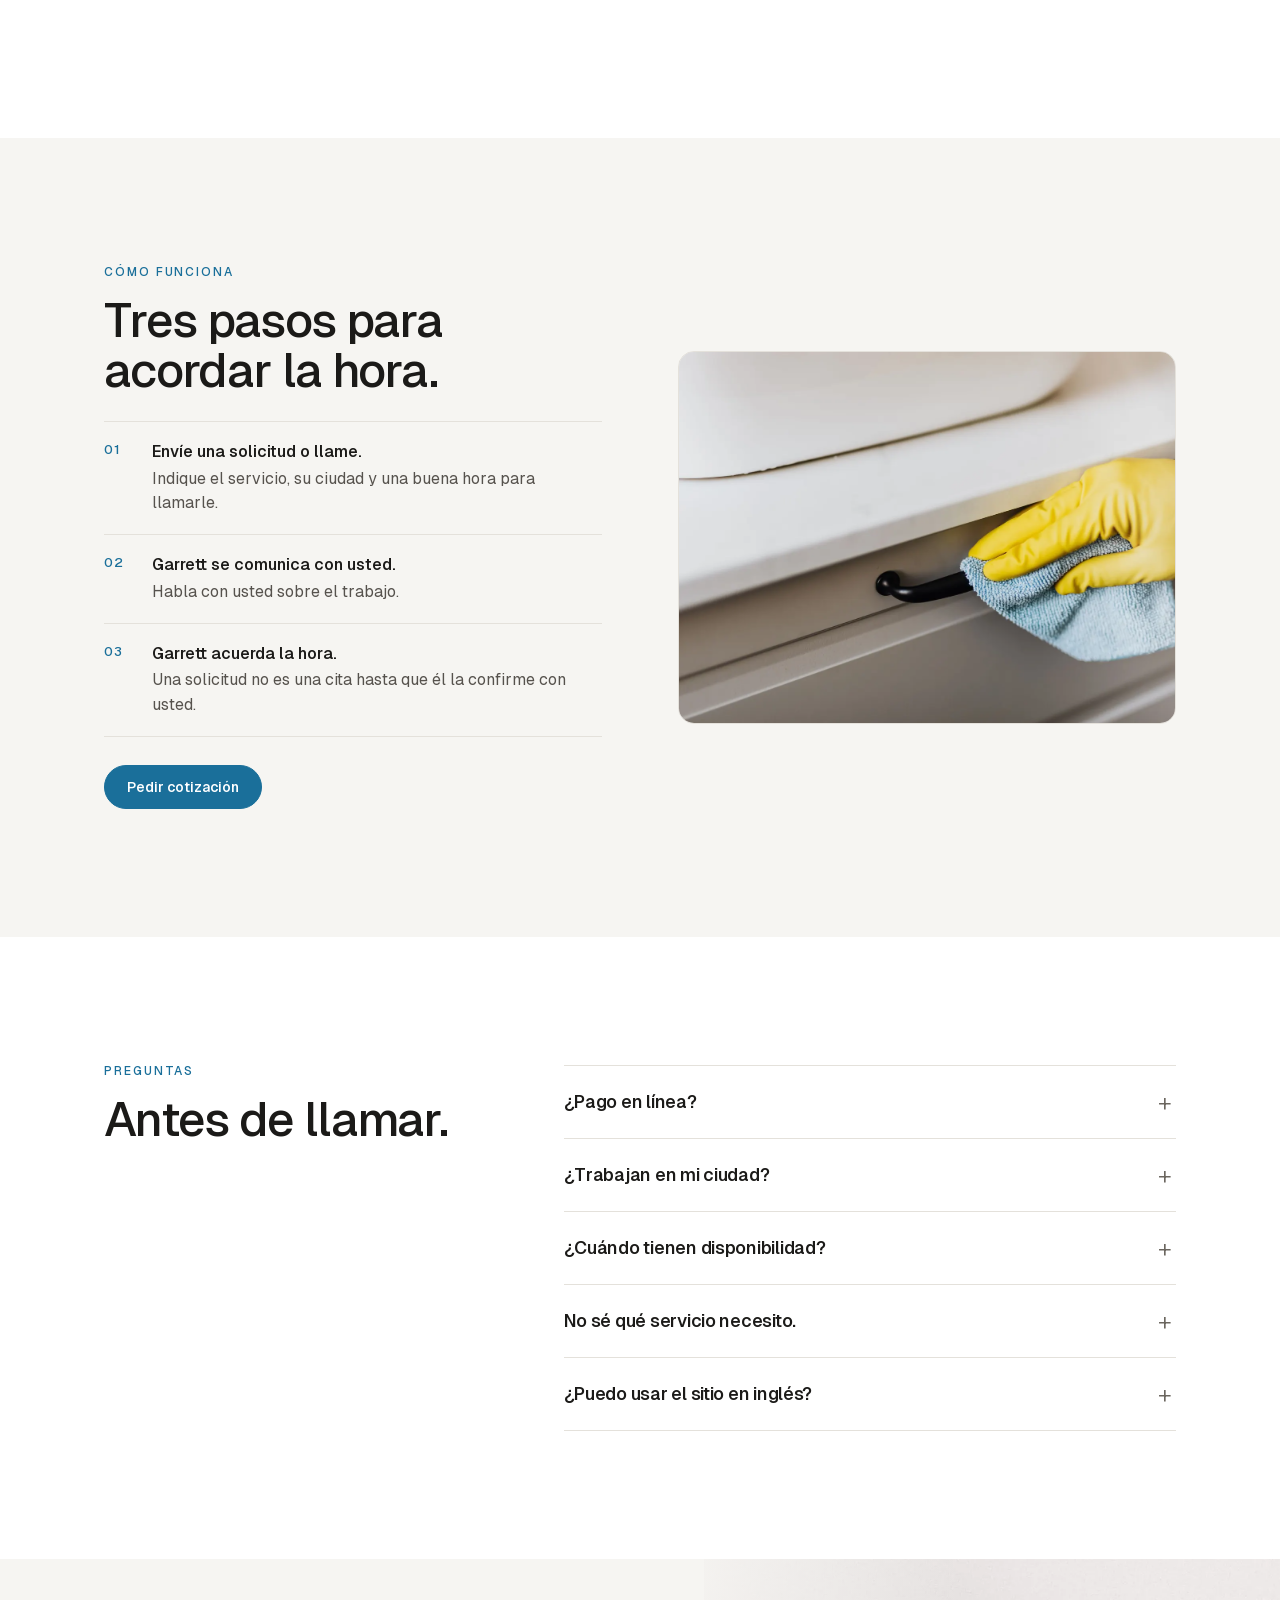
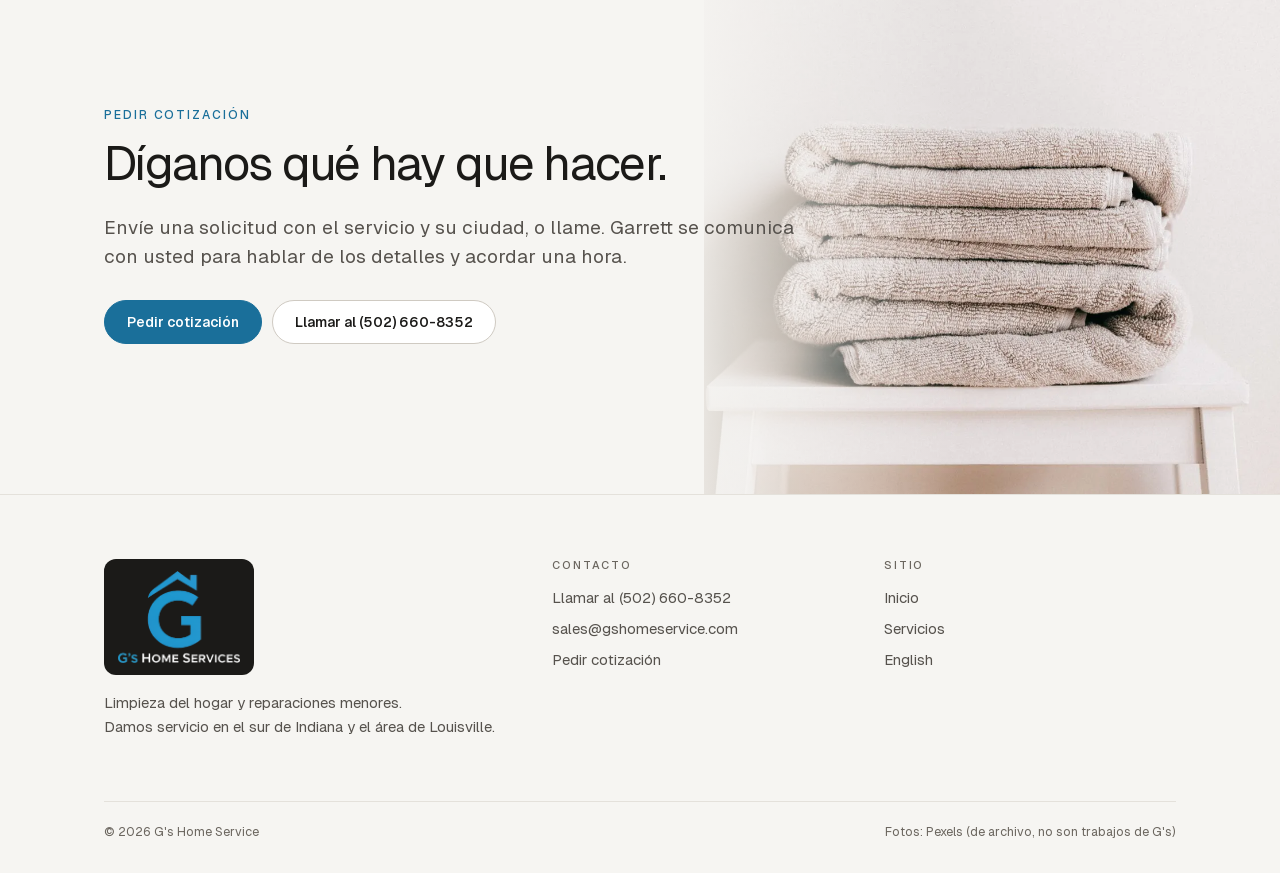
==== commit 8877ef8a: "Review service categories and Spanish precision: es/index.html" ====
--- a/es/index.html
+++ b/es/index.html
@@ -52,80 +52,89 @@
 <div class="fd-card-actions"><a class="btn big" href="tel:+15026608352">Llamar al (502) 660-8352</a><a class="fd-card-link" href="solicitar.html">O envíe una solicitud →</a></div>
 </div>
 <!-- svc:start -->
-<ul class="offer-grid"><li class="offer"><span class="num">01</span><h3>Limpieza de casas</h3><p>Limpieza única o recurrente para su hogar.</p><ul class="subs"><li>Limpieza estándar</li><li>Limpieza profunda</li><li>Limpieza de mudanza</li><li>Limpieza recurrente</li></ul><a class="svc-link" href="servicios.html#checklist">Vea qué incluye cada limpieza →</a></li><li class="offer"><span class="num">02</span><h3>Limpieza comercial</h3><p>Limpieza para oficinas, rentas y otros negocios.</p><ul class="subs"><li>Oficinas</li><li>Rentas vacacionales</li><li>Conserjería para negocios</li></ul></li><li class="offer"><span class="num">03</span><h3>Remodelación de baños</h3><p>Renovación de baños pequeños y medios baños, de principio a fin.</p><ul class="subs"><li>Renovación de medio baño y baño pequeño</li><li>Mueble de baño, lavabo y llave</li><li>Instalación de inodoro</li><li>Pisos</li><li>Paneles de yeso y molduras</li><li>Desagües y accesorios de tina y regadera</li><li>Pintura</li></ul></li><li class="offer"><span class="num">04</span><h3>Arreglos y reparaciones menores</h3><p>Trabajos pequeños en la casa.</p><ul class="subs"><li>Reparación de paneles de yeso</li><li>Molduras y marcos de puertas</li><li>Pisos</li><li>Lámparas y accesorios de luz</li><li>Pintura</li><li>Armado de muebles y gabinetes</li><li>Reparación de cercas</li><li>Otras reparaciones menores: pregunte</li></ul></li><li class="offer"><span class="num">05</span><h3>Ventanas, canaletas y exterior</h3><p>El exterior de la casa, de arriba a abajo.</p><ul class="subs"><li>Limpieza de ventanas</li><li>Limpieza de canaletas</li><li>Lavado a presión</li><li>Remoción de nieve</li></ul></li><li class="offer"><span class="num">06</span><h3>Alfombras, tapetes y tapicería</h3><p>Limpieza profunda de telas y pisos.</p><ul class="subs"><li>Limpieza de alfombras</li><li>Limpieza de tapetes</li><li>Tapicería y muebles</li><li>Cortinas y persianas</li><li>Azulejos y juntas</li></ul></li></ul>
+<ul class="offer-grid service-accordions">
+<li class="offer"><details class="service-category"><summary><span class="num">01</span><h3>Limpieza</h3></summary><div class="service-content"><ul class="subs"><li>Limpieza estándar</li><li>Limpieza profunda</li><li>Limpieza de mudanza</li><li>Limpieza recurrente</li><li>Limpieza comercial y de mantenimiento</li></ul><a class="svc-link" href="servicios.html#checklist">Ver la lista de limpieza</a></div></details></li>
+<li class="offer"><details class="service-category"><summary><span class="num">02</span><h3>Ventanas</h3></summary><div class="service-content"><ul class="subs"><li>Residencial</li></ul></div></details></li>
+<li class="offer"><details class="service-category"><summary><span class="num">03</span><h3>Reparaciones</h3></summary><div class="service-content"><ul class="subs"><li>Reparación de paneles de yeso</li><li>Molduras y marcos de puertas</li><li>Pisos</li><li>Accesorios de iluminación</li><li>Otras reparaciones menores: pregunte</li></ul></div></details></li>
+<li class="offer"><details class="service-category"><summary><span class="num">04</span><h3>Pintura</h3></summary><div class="service-content"><p>Pregunte para confirmar el alcance de su trabajo.</p></div></details></li>
+<li class="offer"><details class="service-category"><summary><span class="num">05</span><h3>Remodelación de baños</h3></summary><div class="service-content"><ul class="subs"><li>Renovaciones de medios baños y baños pequeños</li><li>Mueble de baño, lavabo y llave</li><li>Instalación de inodoro</li><li>Pisos</li><li>Paneles de yeso y molduras</li></ul></div></details></li>
+<li class="offer"><details class="service-category"><summary><span class="num">06</span><h3>Alfombras y tapetes</h3></summary><div class="service-content"><ul class="subs"><li>Limpieza de alfombras</li><li>Limpieza de tapetes</li></ul></div></details></li>
+<li class="offer"><details class="service-category"><summary><span class="num">07</span><h3>Exterior</h3></summary><div class="service-content"><p>Pregunte para confirmar el alcance de su trabajo.</p></div></details></li>
+</ul>
 <!-- svc:end -->
 </div></section>
-<!-- checklist:start (from gshomeservice.com, see checklist/build_checklist.py) -->
+<!-- checklist:start (verbatim from gshomeservice.com; built by tools/build_sections.py) -->
 <section class="checklist" id="checklist"><div class="wrap">
 <div class="sec-head"><div><span class="eyebrow">Qué incluye</span><h2>Lista de servicios</h2></div></div>
 <p class="lede ck-lede">Lo que cubre cada limpieza, cuarto por cuarto. ¿No sabe cuál necesita? Llame o envíe una solicitud y Garrett le ayuda a escoger.</p>
 <div class="ck">
-<details open><summary>Cocina<span class="ck-n">23</span></summary>
+<details open><summary>Cocina<span class="ck-n">24</span></summary>
 <table><caption class="sr">Cocina</caption><thead><tr><th scope="col">Qué incluye</th><th scope="col">Estándar</th><th scope="col">Profunda</th><th scope="col">Mudanza</th></tr></thead><tbody>
 <tr><th scope="row">Quitar telarañas de lámparas y repisas</th><td class="y"><span class="sr">Incluido</span></td><td class="y"><span class="sr">Incluido</span></td><td class="y"><span class="sr">Incluido</span></td></tr>
-<tr><th scope="row">Limpiar encimeras y salpicadero</th><td class="y"><span class="sr">Incluido</span></td><td class="y"><span class="sr">Incluido</span></td><td class="y"><span class="sr">Incluido</span></td></tr>
+<tr><th scope="row">Limpiar encimeras</th><td class="y"><span class="sr">Incluido</span></td><td class="y"><span class="sr">Incluido</span></td><td class="y"><span class="sr">Incluido</span></td></tr>
 <tr><th scope="row">Sacudir lámparas, ventiladores de techo y aspas</th><td class="y"><span class="sr">Incluido</span></td><td class="y"><span class="sr">Incluido</span></td><td class="y"><span class="sr">Incluido</span></td></tr>
 <tr><th scope="row">Sacar la basura</th><td class="y"><span class="sr">Incluido</span></td><td class="y"><span class="sr">Incluido</span></td><td class="y"><span class="sr">Incluido</span></td></tr>
 <tr><th scope="row">Sacudir ventanas, repisas y bordes</th><td class="y"><span class="sr">Incluido</span></td><td class="y"><span class="sr">Incluido</span></td><td class="y"><span class="sr">Incluido</span></td></tr>
 <tr><th scope="row">Limpiar mesa y sillas</th><td class="y"><span class="sr">Incluido</span></td><td class="y"><span class="sr">Incluido</span></td><td class="y"><span class="sr">Incluido</span></td></tr>
 <tr><th scope="row">Limpiar el microondas por dentro y por fuera</th><td class="y"><span class="sr">Incluido</span></td><td class="y"><span class="sr">Incluido</span></td><td class="y"><span class="sr">Incluido</span></td></tr>
-<tr><th scope="row">Limpiar quemadores, superficie de la estufa, frente y panel de control</th><td class="y"><span class="sr">Incluido</span></td><td class="y"><span class="sr">Incluido</span></td><td class="y"><span class="sr">Incluido</span></td></tr>
-<tr><th scope="row">Limpiar el exterior del refrigerador y del lavaplatos</th><td class="y"><span class="sr">Incluido</span></td><td class="y"><span class="sr">Incluido</span></td><td class="y"><span class="sr">Incluido</span></td></tr>
-<tr><th scope="row">Limpiar y secar el fregadero, su encimera y la jabonera</th><td class="y"><span class="sr">Incluido</span></td><td class="y"><span class="sr">Incluido</span></td><td class="y"><span class="sr">Incluido</span></td></tr>
+<tr><th scope="row">Limpiar quemadores; limpiar la estufa, el frente y los controles</th><td class="y"><span class="sr">Incluido</span></td><td class="y"><span class="sr">Incluido</span></td><td class="y"><span class="sr">Incluido</span></td></tr>
+<tr><th scope="row">Limpiar y secar las encimeras junto al fregadero y la jabonera</th><td class="y"><span class="sr">Incluido</span></td><td class="y"><span class="sr">Incluido</span></td><td class="y"><span class="sr">Incluido</span></td></tr>
 <tr><th scope="row">Barrer y trapear pisos</th><td class="y"><span class="sr">Incluido</span></td><td class="y"><span class="sr">Incluido</span></td><td class="y"><span class="sr">Incluido</span></td></tr>
+<tr><th scope="row">Limpiar mostradores y salpicadero</th><td class="y"><span class="sr">Incluido</span></td><td class="y"><span class="sr">Incluido</span></td><td class="y"><span class="sr">Incluido</span></td></tr>
 <tr><th scope="row">Limpiar el frente de los gabinetes y las manijas</th><td class="n"><span class="sr">No incluido</span></td><td class="y"><span class="sr">Incluido</span></td><td class="y"><span class="sr">Incluido</span></td></tr>
 <tr><th scope="row">Limpiar la campana de la estufa</th><td class="n"><span class="sr">No incluido</span></td><td class="y"><span class="sr">Incluido</span></td><td class="y"><span class="sr">Incluido</span></td></tr>
 <tr><th scope="row">Limpiar repisas y marcos de ventanas</th><td class="n"><span class="sr">No incluido</span></td><td class="y"><span class="sr">Incluido</span></td><td class="y"><span class="sr">Incluido</span></td></tr>
 <tr><th scope="row">Sacudir puertas y marcos</th><td class="n"><span class="sr">No incluido</span></td><td class="y"><span class="sr">Incluido</span></td><td class="y"><span class="sr">Incluido</span></td></tr>
-<tr><th scope="row">Sacudir y limpiar zócalos</th><td class="n"><span class="sr">No incluido</span></td><td class="y"><span class="sr">Incluido</span></td><td class="y"><span class="sr">Incluido</span></td></tr>
-<tr><th scope="row">Sacudir y desinfectar interruptores y perillas</th><td class="n"><span class="sr">No incluido</span></td><td class="y"><span class="sr">Incluido</span></td><td class="y"><span class="sr">Incluido</span></td></tr>
-<tr><th scope="row">Limpiar el interior del refrigerador</th><td class="n"><span class="sr">No incluido</span></td><td class="n"><span class="sr">No incluido</span></td><td class="y"><span class="sr">Incluido</span></td></tr>
-<tr><th scope="row">Limpiar el interior del horno</th><td class="n"><span class="sr">No incluido</span></td><td class="n"><span class="sr">No incluido</span></td><td class="y"><span class="sr">Incluido</span></td></tr>
-<tr><th scope="row">Limpiar el interior de gabinetes y cajones</th><td class="n"><span class="sr">No incluido</span></td><td class="n"><span class="sr">No incluido</span></td><td class="y"><span class="sr">Incluido</span></td></tr>
+<tr><th scope="row">Sacudir zócalos</th><td class="n"><span class="sr">No incluido</span></td><td class="y"><span class="sr">Incluido</span></td><td class="y"><span class="sr">Incluido</span></td></tr>
+<tr><th scope="row">Sacudir y desinfectar apagadores y perillas</th><td class="n"><span class="sr">No incluido</span></td><td class="y"><span class="sr">Incluido</span></td><td class="y"><span class="sr">Incluido</span></td></tr>
+<tr><th scope="row">Limpiar zócalos con paño</th><td class="n"><span class="sr">No incluido</span></td><td class="y"><span class="sr">Incluido</span></td><td class="y"><span class="sr">Incluido</span></td></tr>
+<tr><th scope="row">Limpiar el refrigerador por dentro</th><td class="n"><span class="sr">No incluido</span></td><td class="n"><span class="sr">No incluido</span></td><td class="y"><span class="sr">Incluido</span></td></tr>
+<tr><th scope="row">Limpiar el horno por dentro</th><td class="n"><span class="sr">No incluido</span></td><td class="n"><span class="sr">No incluido</span></td><td class="y"><span class="sr">Incluido</span></td></tr>
+<tr><th scope="row">Limpiar gabinetes y cajones por dentro</th><td class="n"><span class="sr">No incluido</span></td><td class="n"><span class="sr">No incluido</span></td><td class="y"><span class="sr">Incluido</span></td></tr>
 <tr><th scope="row">Barrer la despensa y limpiar los estantes</th><td class="n"><span class="sr">No incluido</span></td><td class="n"><span class="sr">No incluido</span></td><td class="y"><span class="sr">Incluido</span></td></tr>
-<tr><th scope="row">Limpiar puertas y marcos con trapo húmedo</th><td class="n"><span class="sr">No incluido</span></td><td class="n"><span class="sr">No incluido</span></td><td class="y"><span class="sr">Incluido</span></td></tr>
-<tr><th scope="row">Limpiar persianas y contraventanas con trapo húmedo</th><td class="n"><span class="sr">No incluido</span></td><td class="n"><span class="sr">No incluido</span></td><td class="y"><span class="sr">Incluido</span></td></tr>
+<tr><th scope="row">Limpiar puertas y marcos con paño</th><td class="n"><span class="sr">No incluido</span></td><td class="n"><span class="sr">No incluido</span></td><td class="y"><span class="sr">Incluido</span></td></tr>
+<tr><th scope="row">Limpiar persianas y contraventanas con paño húmedo</th><td class="n"><span class="sr">No incluido</span></td><td class="n"><span class="sr">No incluido</span></td><td class="y"><span class="sr">Incluido</span></td></tr>
 </tbody></table></details>
-<details><summary>Baños<span class="ck-n">18</span></summary>
+<details><summary>Baños<span class="ck-n">17</span></summary>
 <table><caption class="sr">Baños</caption><thead><tr><th scope="col">Qué incluye</th><th scope="col">Estándar</th><th scope="col">Profunda</th><th scope="col">Mudanza</th></tr></thead><tbody>
 <tr><th scope="row">Quitar telarañas y sacudir estantes</th><td class="y"><span class="sr">Incluido</span></td><td class="y"><span class="sr">Incluido</span></td><td class="y"><span class="sr">Incluido</span></td></tr>
 <tr><th scope="row">Limpiar y pulir espejos y vidrios</th><td class="y"><span class="sr">Incluido</span></td><td class="y"><span class="sr">Incluido</span></td><td class="y"><span class="sr">Incluido</span></td></tr>
 <tr><th scope="row">Limpiar encimeras y salpicadero</th><td class="y"><span class="sr">Incluido</span></td><td class="y"><span class="sr">Incluido</span></td><td class="y"><span class="sr">Incluido</span></td></tr>
-<tr><th scope="row">Sacudir todas las lámparas</th><td class="y"><span class="sr">Incluido</span></td><td class="y"><span class="sr">Incluido</span></td><td class="y"><span class="sr">Incluido</span></td></tr>
+<tr><th scope="row">Sacudir lámparas y limpiar lavabo(s)</th><td class="y"><span class="sr">Incluido</span></td><td class="y"><span class="sr">Incluido</span></td><td class="y"><span class="sr">Incluido</span></td></tr>
 <tr><th scope="row">Limpiar y secar puerta, riel y vidrio de la regadera</th><td class="y"><span class="sr">Incluido</span></td><td class="y"><span class="sr">Incluido</span></td><td class="y"><span class="sr">Incluido</span></td></tr>
-<tr><th scope="row">Tallar la tina y las paredes de la regadera</th><td class="y"><span class="sr">Incluido</span></td><td class="y"><span class="sr">Incluido</span></td><td class="y"><span class="sr">Incluido</span></td></tr>
-<tr><th scope="row">Limpiar y secar lavabo(s)</th><td class="y"><span class="sr">Incluido</span></td><td class="y"><span class="sr">Incluido</span></td><td class="y"><span class="sr">Incluido</span></td></tr>
+<tr><th scope="row">Limpiar y secar el lavabo</th><td class="y"><span class="sr">Incluido</span></td><td class="y"><span class="sr">Incluido</span></td><td class="y"><span class="sr">Incluido</span></td></tr>
 <tr><th scope="row">Limpiar el inodoro por dentro y por fuera</th><td class="y"><span class="sr">Incluido</span></td><td class="y"><span class="sr">Incluido</span></td><td class="y"><span class="sr">Incluido</span></td></tr>
 <tr><th scope="row">Vaciar la basura</th><td class="y"><span class="sr">Incluido</span></td><td class="y"><span class="sr">Incluido</span></td><td class="y"><span class="sr">Incluido</span></td></tr>
-<tr><th scope="row">Barrer o aspirar y trapear pisos</th><td class="y"><span class="sr">Incluido</span></td><td class="y"><span class="sr">Incluido</span></td><td class="y"><span class="sr">Incluido</span></td></tr>
+<tr><th scope="row">Barrer/aspirar y trapear pisos</th><td class="y"><span class="sr">Incluido</span></td><td class="y"><span class="sr">Incluido</span></td><td class="y"><span class="sr">Incluido</span></td></tr>
 <tr><th scope="row">Sacudir y limpiar repisas, marcos y bordes de ventanas</th><td class="y"><span class="sr">Incluido</span></td><td class="y"><span class="sr">Incluido</span></td><td class="y"><span class="sr">Incluido</span></td></tr>
 <tr><th scope="row">Limpiar el frente de los gabinetes</th><td class="y"><span class="sr">Incluido</span></td><td class="y"><span class="sr">Incluido</span></td><td class="y"><span class="sr">Incluido</span></td></tr>
 <tr><th scope="row">Sacudir y limpiar puertas y marcos</th><td class="n"><span class="sr">No incluido</span></td><td class="y"><span class="sr">Incluido</span></td><td class="y"><span class="sr">Incluido</span></td></tr>
 <tr><th scope="row">Tallar las juntas de los azulejos</th><td class="n"><span class="sr">No incluido</span></td><td class="y"><span class="sr">Incluido</span></td><td class="y"><span class="sr">Incluido</span></td></tr>
 <tr><th scope="row">Sacudir y limpiar zócalos</th><td class="n"><span class="sr">No incluido</span></td><td class="y"><span class="sr">Incluido</span></td><td class="y"><span class="sr">Incluido</span></td></tr>
-<tr><th scope="row">Limpiar el interior de los gabinetes</th><td class="n"><span class="sr">No incluido</span></td><td class="n"><span class="sr">No incluido</span></td><td class="y"><span class="sr">Incluido</span></td></tr>
+<tr><th scope="row">Limpiar gabinetes por dentro</th><td class="n"><span class="sr">No incluido</span></td><td class="n"><span class="sr">No incluido</span></td><td class="y"><span class="sr">Incluido</span></td></tr>
 <tr><th scope="row">Sacudir y limpiar persianas</th><td class="n"><span class="sr">No incluido</span></td><td class="n"><span class="sr">No incluido</span></td><td class="y"><span class="sr">Incluido</span></td></tr>
-<tr><th scope="row">Limpiar el interior del botiquín</th><td class="n"><span class="sr">No incluido</span></td><td class="n"><span class="sr">No incluido</span></td><td class="y"><span class="sr">Incluido</span></td></tr>
+<tr><th scope="row">Limpiar el botiquín por dentro</th><td class="n"><span class="sr">No incluido</span></td><td class="n"><span class="sr">No incluido</span></td><td class="y"><span class="sr">Incluido</span></td></tr>
 </tbody></table></details>
-<details><summary>Recámaras y áreas comunes<span class="ck-n">14</span></summary>
-<table><caption class="sr">Recámaras y áreas comunes</caption><thead><tr><th scope="col">Qué incluye</th><th scope="col">Estándar</th><th scope="col">Profunda</th><th scope="col">Mudanza</th></tr></thead><tbody>
-<tr><th scope="row">Quitar telarañas y sacudir estantes</th><td class="y"><span class="sr">Incluido</span></td><td class="y"><span class="sr">Incluido</span></td><td class="y"><span class="sr">Incluido</span></td></tr>
-<tr><th scope="row">Sacudir ventilador de techo y aspas</th><td class="y"><span class="sr">Incluido</span></td><td class="y"><span class="sr">Incluido</span></td><td class="y"><span class="sr">Incluido</span></td></tr>
+<details><summary>Recámaras / áreas comunes<span class="ck-n">15</span></summary>
+<table><caption class="sr">Recámaras / áreas comunes</caption><thead><tr><th scope="col">Qué incluye</th><th scope="col">Estándar</th><th scope="col">Profunda</th><th scope="col">Mudanza</th></tr></thead><tbody>
+<tr><th scope="row">Quitar telarañas, sacudir estantes</th><td class="y"><span class="sr">Incluido</span></td><td class="y"><span class="sr">Incluido</span></td><td class="y"><span class="sr">Incluido</span></td></tr>
+<tr><th scope="row">Sacudir el ventilador de techo y las aspas</th><td class="y"><span class="sr">Incluido</span></td><td class="y"><span class="sr">Incluido</span></td><td class="y"><span class="sr">Incluido</span></td></tr>
 <tr><th scope="row">Limpiar y pulir espejos</th><td class="y"><span class="sr">Incluido</span></td><td class="y"><span class="sr">Incluido</span></td><td class="y"><span class="sr">Incluido</span></td></tr>
-<tr><th scope="row">Sacudir muebles, lámparas, pantallas y lámparas colgantes</th><td class="y"><span class="sr">Incluido</span></td><td class="y"><span class="sr">Incluido</span></td><td class="y"><span class="sr">Incluido</span></td></tr>
+<tr><th scope="row">Sacudir muebles, lámparas, pantallas de lámparas y lámparas colgantes</th><td class="y"><span class="sr">Incluido</span></td><td class="y"><span class="sr">Incluido</span></td><td class="y"><span class="sr">Incluido</span></td></tr>
 <tr><th scope="row">Limpiar repisas y marcos de ventanas y molduras de pared</th><td class="y"><span class="sr">Incluido</span></td><td class="y"><span class="sr">Incluido</span></td><td class="y"><span class="sr">Incluido</span></td></tr>
-<tr><th scope="row">Aspirar o trapear el piso</th><td class="y"><span class="sr">Incluido</span></td><td class="y"><span class="sr">Incluido</span></td><td class="y"><span class="sr">Incluido</span></td></tr>
-<tr><th scope="row">Tender camas y cambiar sábanas (si deja sábanas limpias)</th><td class="y"><span class="sr">Incluido</span></td><td class="y"><span class="sr">Incluido</span></td><td class="y"><span class="sr">Incluido</span></td></tr>
-<tr><th scope="row">Limpiar interruptores y perillas</th><td class="y"><span class="sr">Incluido</span></td><td class="y"><span class="sr">Incluido</span></td><td class="y"><span class="sr">Incluido</span></td></tr>
+<tr><th scope="row">Aspirar / trapear el piso</th><td class="y"><span class="sr">Incluido</span></td><td class="y"><span class="sr">Incluido</span></td><td class="y"><span class="sr">Incluido</span></td></tr>
+<tr><th scope="row">Tender camas y cambiar sábanas (si hay sábanas limpias disponibles)</th><td class="y"><span class="sr">Incluido</span></td><td class="y"><span class="sr">Incluido</span></td><td class="y"><span class="sr">Incluido</span></td></tr>
+<tr><th scope="row">Limpiar apagadores y perillas</th><td class="y"><span class="sr">Incluido</span></td><td class="y"><span class="sr">Incluido</span></td><td class="y"><span class="sr">Incluido</span></td></tr>
 <tr><th scope="row">Ordenar, doblar cobijas, acomodar almohadas, etc.</th><td class="y"><span class="sr">Incluido</span></td><td class="y"><span class="sr">Incluido</span></td><td class="y"><span class="sr">Incluido</span></td></tr>
 <tr><th scope="row">Vaciar la basura</th><td class="y"><span class="sr">Incluido</span></td><td class="y"><span class="sr">Incluido</span></td><td class="y"><span class="sr">Incluido</span></td></tr>
+<tr><th scope="row">Sacudir repisas y marcos de ventanas</th><td class="y"><span class="sr">Incluido</span></td><td class="y"><span class="sr">Incluido</span></td><td class="y"><span class="sr">Incluido</span></td></tr>
 <tr><th scope="row">Sacudir y limpiar puertas y marcos</th><td class="n"><span class="sr">No incluido</span></td><td class="y"><span class="sr">Incluido</span></td><td class="y"><span class="sr">Incluido</span></td></tr>
 <tr><th scope="row">Sacudir y limpiar zócalos</th><td class="n"><span class="sr">No incluido</span></td><td class="y"><span class="sr">Incluido</span></td><td class="y"><span class="sr">Incluido</span></td></tr>
 <tr><th scope="row">Limpiar el clóset</th><td class="n"><span class="sr">No incluido</span></td><td class="n"><span class="sr">No incluido</span></td><td class="y"><span class="sr">Incluido</span></td></tr>
 <tr><th scope="row">Sacudir y limpiar persianas</th><td class="n"><span class="sr">No incluido</span></td><td class="n"><span class="sr">No incluido</span></td><td class="y"><span class="sr">Incluido</span></td></tr>
 </tbody></table></details>
 </div>
-<p class="small ck-foot">Ventanas, alfombras, canaletas y reparaciones son servicios aparte. Pregunte por ellos en su solicitud.</p>
+<p class="small ck-foot">Ventanas, alfombras, pintura, remodelaciones y reparaciones son servicios aparte. Pregunte por ellos en su solicitud.</p>
 </div></section>
 <!-- checklist:end -->
 <!-- reviews:start (verified public profiles; see checklist/build_checklist.py) -->
--- a/styles.css
+++ b/styles.css
@@ -271,3 +271,15 @@
 .offer .subs li{font-size:13px;line-height:1.2;color:var(--ink2);border:1px solid var(--line2);border-radius:var(--pill);padding:6px 10px;background:#fff}
 .offer .svc-link{margin-top:14px;font-size:14px;font-weight:550;color:var(--blue-ink);text-decoration:none}
 .offer .svc-link:hover{text-decoration:underline}
+
+/* Native collapsible service categories: usable without JavaScript. */
+.service-accordions .offer{display:block;padding:0;align-self:start}
+.service-category{width:100%}
+.service-category summary{display:flex;align-items:center;gap:16px;cursor:pointer;padding:24px;list-style:none}
+.service-category summary::-webkit-details-marker{display:none}
+.service-category summary::after{content:"+";margin-left:auto;font-size:24px}
+.service-category[open] summary::after{content:"−"}
+.service-category summary:focus-visible{outline:3px solid var(--blue-ink);outline-offset:-4px;border-radius:16px}
+.service-category summary .num{margin:0}.service-category summary h3{margin:0;font-size:22px}
+.service-content{padding:0 24px 24px}.service-content .subs{margin-top:0}
+.service-content .svc-link{display:inline-block}
